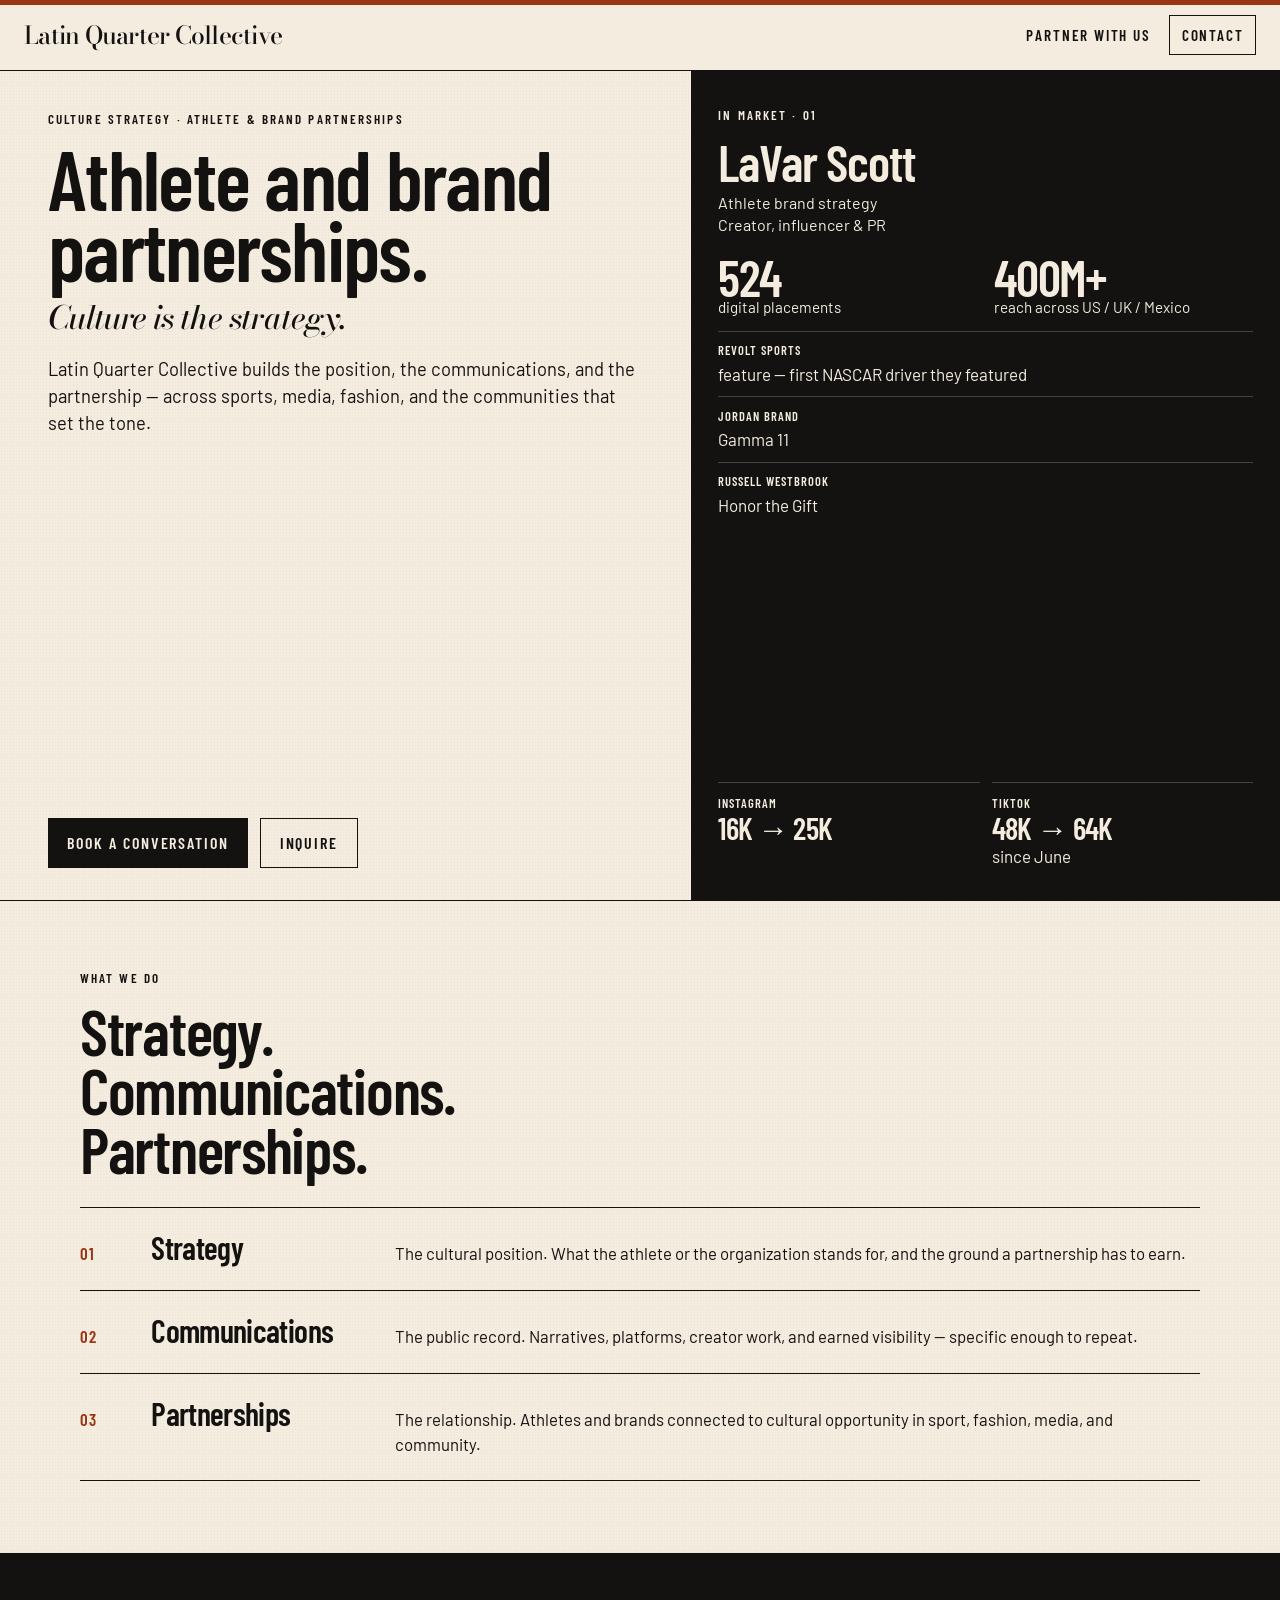
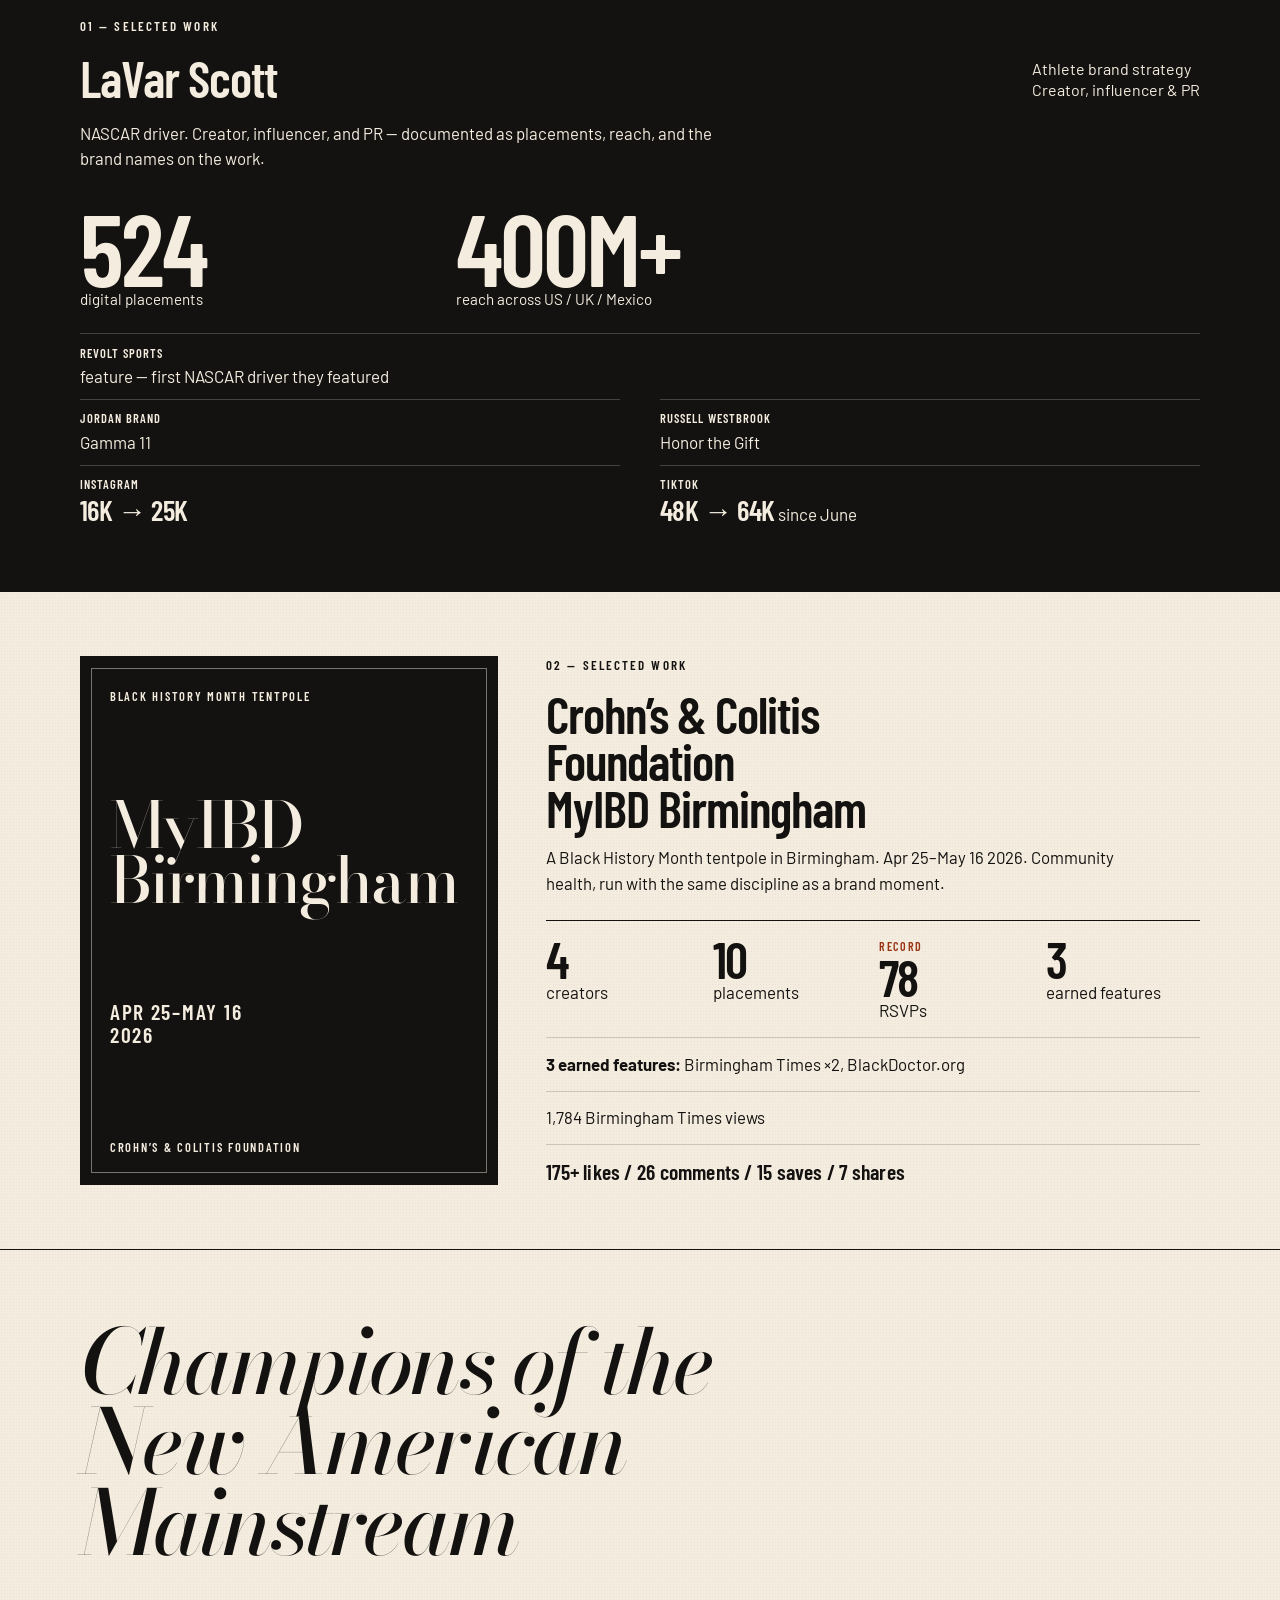
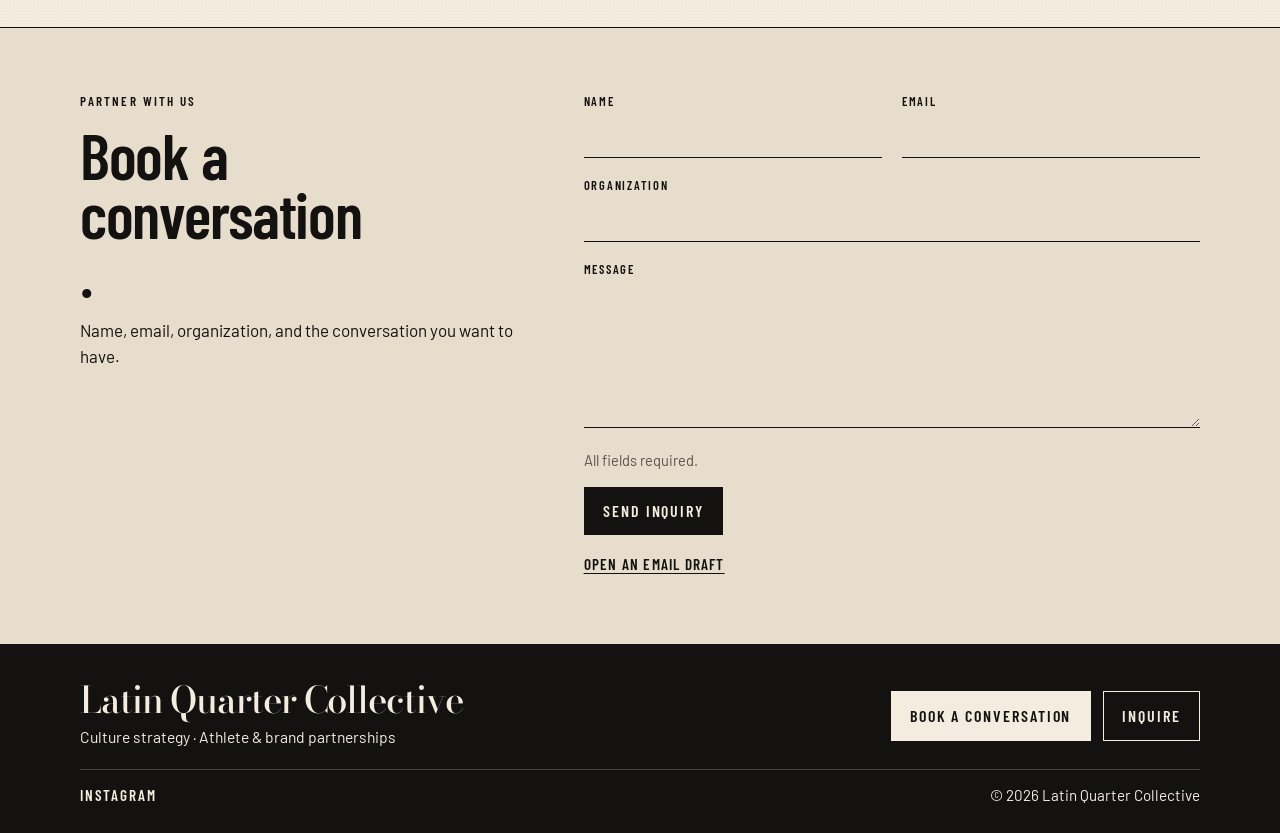
==== index.html @ ed638eba "Add Latin Quarter Collective sales-call draft Single-page pitch with LaVar Scott proof, MyIBD Birmin" ====
<!DOCTYPE html>
<html lang="en">
<head>
  <meta charset="utf-8">
  <meta name="viewport" content="width=device-width, initial-scale=1">
  <meta name="robots" content="noindex">
  <meta name="description" content="Latin Quarter Collective is a culture strategy practice for athlete and brand partnerships. LaVar Scott and MyIBD Birmingham.">
  <meta property="og:title" content="Latin Quarter Collective">
  <meta property="og:description" content="Culture strategy for athlete and brand partnerships. LaVar Scott, MyIBD Birmingham, and a working inquiry.">
  <meta property="og:type" content="website">
  <meta property="og:url" content="https://kaysongt.github.io/lqc-sales-draft/">
  <meta name="twitter:card" content="summary">
  <meta name="theme-color" content="#f3ecdf">
  <title>Latin Quarter Collective — Culture Strategy</title>
  <link rel="icon" href="favicon.svg" type="image/svg+xml">
  <link rel="preconnect" href="https://fonts.googleapis.com">
  <link rel="preconnect" href="https://fonts.gstatic.com" crossorigin>
  <link href="https://fonts.googleapis.com/css2?family=Barlow+Condensed:wght@500;600;700&family=Barlow:ital,wght@0,400;0,500;0,600;1,400&family=Bodoni+Moda:ital,wght@0,500;0,600;1,500;1,600&display=swap" rel="stylesheet">
  <link rel="stylesheet" href="styles.css">
</head>
<body>
  <a class="skip" href="#content">Skip to content</a>

  <header class="nav">
    <div class="nav-inner">
      <a class="brand" href="#top">Latin Quarter Collective</a>
      <nav class="nav-links" aria-label="Primary">
        <a href="#partner">Partner With Us</a>
        <a class="nav-cta" href="#contact">Contact</a>
      </nav>
    </div>
  </header>

  <main id="content">
    <section class="hero" id="top">
      <div class="hero-copy">
        <div>
          <p class="eyebrow">Culture strategy <span aria-hidden="true">·</span> Athlete &amp; brand partnerships</p>
          <h1>
            <span class="l1">Athlete and brand</span>
            <span class="l2">partnerships.</span>
            <span class="l3">Culture is the strategy.</span>
          </h1>
          <p class="deck">Latin Quarter Collective builds the position, the communications, and the partnership — across sports, media, fashion, and the communities that set the tone.</p>
        </div>
        <div class="cta-row">
          <a class="btn btn-solid" href="#contact">Book a conversation</a>
          <a class="btn btn-ghost" href="#partner">Inquire</a>
        </div>
      </div>

      <aside class="proof" aria-labelledby="lavar-hero">
        <div class="proof-main">
          <p class="eyebrow eyebrow-light">In market · 01</p>
          <h2 id="lavar-hero">LaVar Scott</h2>
          <p class="role">Athlete brand strategy<br>Creator, influencer &amp; PR</p>
          <div class="duo">
            <p><strong>524</strong> digital placements</p>
            <p><strong>400M+</strong> reach across US / UK / Mexico</p>
          </div>
          <ul class="credits">
            <li><strong>Revolt Sports</strong> feature — first NASCAR driver they featured</li>
            <li><strong>Jordan Brand</strong> Gamma 11</li>
            <li><strong>Russell Westbrook</strong> Honor the Gift</li>
          </ul>
        </div>
        <ul class="growth">
          <li><strong>Instagram</strong> <span>16K → 25K</span></li>
          <li><strong>TikTok</strong> <span>48K → 64K</span> since June</li>
        </ul>
      </aside>
    </section>

    <section class="services" id="services" aria-labelledby="services-title">
      <div class="wrap">
        <p class="eyebrow">What we do</p>
        <h2 id="services-title">Strategy. Communications. Partnerships.</h2>
        <ol class="practice">
          <li>
            <span class="idx">01</span>
            <h3>Strategy</h3>
            <p>The cultural position. What the athlete or the organization stands for, and the ground a partnership has to earn.</p>
          </li>
          <li>
            <span class="idx">02</span>
            <h3>Communications</h3>
            <p>The public record. Narratives, platforms, creator work, and earned visibility — specific enough to repeat.</p>
          </li>
          <li>
            <span class="idx">03</span>
            <h3>Partnerships</h3>
            <p>The relationship. Athletes and brands connected to cultural opportunity in sport, fashion, media, and community.</p>
          </li>
        </ol>
      </div>
    </section>

    <section class="case-lavar" id="work" aria-labelledby="lavar-title">
      <div class="wrap">
        <p class="eyebrow eyebrow-light">01 — Selected work</p>
        <div class="lavar-head">
          <h2 id="lavar-title">LaVar Scott</h2>
          <p class="role">Athlete brand strategy<br>Creator, influencer &amp; PR</p>
        </div>
        <p class="lede">NASCAR driver. Creator, influencer, and PR — documented as placements, reach, and the brand names on the work.</p>
        <div class="duo duo-case">
          <p><strong>524</strong> digital placements</p>
          <p><strong>400M+</strong> reach across US / UK / Mexico</p>
        </div>
        <ul class="tear">
          <li class="wide"><strong>Revolt Sports</strong> feature — first NASCAR driver they featured</li>
          <li><strong>Jordan Brand</strong> Gamma 11</li>
          <li><strong>Russell Westbrook</strong> Honor the Gift</li>
          <li><strong>Instagram</strong> <span class="fig">16K → 25K</span></li>
          <li><strong>TikTok</strong> <span class="fig">48K → 64K</span> since June</li>
        </ul>
      </div>
    </section>

    <section class="case-bhm" id="birmingham" aria-labelledby="bhm-title">
      <div class="wrap bhm-grid">
        <div class="poster">
          <div class="poster-inner">
            <p class="poster-kicker">Black History Month tentpole</p>
            <p class="poster-title">MyIBD<br>Birmingham</p>
            <p class="poster-date">Apr 25–May 16<br>2026</p>
            <p class="poster-org">Crohn’s &amp; Colitis Foundation</p>
          </div>
        </div>
        <div class="bhm-copy">
          <p class="eyebrow">02 — Selected work</p>
          <h2 id="bhm-title">Crohn’s &amp; Colitis Foundation<br>MyIBD Birmingham</h2>
          <p class="lede">A Black History Month tentpole in Birmingham. Apr 25–May 16 2026. Community health, run with the same discipline as a brand moment.</p>
          <ul class="metrics">
            <li><strong>4</strong> creators</li>
            <li><strong>10</strong> placements</li>
            <li><span class="m-kicker">Record</span><strong>78</strong> RSVPs</li>
            <li><strong>3</strong> earned features</li>
          </ul>
          <p class="spec-line"><strong>3 earned features:</strong> Birmingham Times ×2, BlackDoctor.org</p>
          <p class="spec-line">1,784 Birmingham Times views</p>
          <p class="spec-line engage-line">175+ likes / 26 comments / 15 saves / 7 shares</p>
        </div>
      </div>
    </section>

    <section class="close" aria-label="Close">
      <div class="wrap">
        <p class="close-line">Champions of the<br>New American<br>Mainstream</p>
      </div>
    </section>

    <section class="partner" id="partner" aria-labelledby="partner-title">
      <div class="wrap partner-grid">
        <div>
          <p class="eyebrow">Partner With Us</p>
          <h2 id="partner-title">Book a conversation.</h2>
          <p class="lede">Name, email, organization, and the conversation you want to have.</p>
        </div>
        <div>
          <form id="contact" action="mailto:?subject=Latin%20Quarter%20Collective%20%E2%80%94%20partnership%20inquiry" method="post" enctype="text/plain" novalidate>
            <div class="form-grid">
              <div class="field">
                <label for="name">Name</label>
                <input id="name" name="name" type="text" autocomplete="name" required maxlength="120">
              </div>
              <div class="field">
                <label for="email">Email</label>
                <input id="email" name="email" type="email" autocomplete="email" required maxlength="160">
              </div>
              <div class="field field-wide">
                <label for="organization">Organization</label>
                <input id="organization" name="organization" type="text" autocomplete="organization" required maxlength="160">
              </div>
              <div class="field field-wide">
                <label for="message">Message</label>
                <textarea id="message" name="message" required maxlength="2000" rows="5"></textarea>
              </div>
            </div>
            <p class="form-note">All fields required.</p>
            <button class="btn btn-solid" type="submit">Send inquiry</button>
          </form>

          <div id="inquiry-success" class="success" hidden>
            <p class="eyebrow">Inquiry received</p>
            <h3 tabindex="-1">We’ll be in touch.</h3>
            <p>Thank you, <span data-name></span>. The note from <span data-org></span> is in — we’ll reply to <span data-email></span>.</p>
            <button class="btn btn-ghost" id="write-another" type="button">Write another note</button>
          </div>

          <p class="draft-note"><a id="draft-link" href="mailto:?subject=Latin%20Quarter%20Collective%20%E2%80%94%20partnership%20inquiry">Open an email draft</a></p>
        </div>
      </div>
    </section>
  </main>

  <footer class="site-footer">
    <div class="wrap footer-grid">
      <div>
        <p class="brand">Latin Quarter Collective</p>
        <p class="footer-pos">Culture strategy · Athlete &amp; brand partnerships</p>
      </div>
      <div class="cta-row">
        <a class="btn btn-solid" href="#contact">Book a conversation</a>
        <a class="btn btn-ghost" href="#partner">Inquire</a>
      </div>
      <div class="footer-meta">
        <a href="https://www.instagram.com/latinquartercollective" target="_blank" rel="noopener noreferrer">Instagram</a>
        <p>© 2026 Latin Quarter Collective</p>
      </div>
    </div>
  </footer>

  <script src="site.js"></script>
</body>
</html>
---- styles.css ----
:root {
  --ink: #141210;
  --paper: #f3ecdf;
  --paper-2: #e7ddcc;
  --signal: #9a3412;
  --cream: #f3ecdf;
  --muted: #5a534c;
  --line-soft: rgba(244, 236, 223, 0.22);
  --serif: "Bodoni Moda", "Iowan Old Style", Palatino, "Palatino Linotype", Georgia, serif;
  --sans: "Barlow", "Avenir Next", "Segoe UI", Helvetica, Arial, sans-serif;
  --cond: "Barlow Condensed", "Arial Narrow", Barlow, sans-serif;
  --nav-h: 4.4rem;
}

*,
*::before,
*::after {
  box-sizing: border-box;
}

html {
  scroll-behavior: smooth;
}

body {
  margin: 0;
  color: var(--ink);
  background-color: var(--paper);
  background-image: radial-gradient(rgba(20, 18, 16, 0.045) 0.7px, transparent 0.7px);
  background-size: 3px 3px;
  font-family: var(--sans);
  font-size: 1.0625rem;
  line-height: 1.5;
  color-scheme: light;
}

body,
p,
li,
h1,
h2,
h3 {
  overflow-wrap: break-word;
}

h1,
h2,
h3,
p,
ul,
ol {
  margin: 0;
}

ul,
ol {
  padding: 0;
  list-style: none;
}

a {
  color: inherit;
}

:focus-visible {
  outline: 2px solid var(--signal);
  outline-offset: 3px;
}

::selection {
  background: var(--signal);
  color: var(--paper);
}

.skip {
  position: absolute;
  left: 1rem;
  top: -4rem;
  z-index: 80;
  background: var(--ink);
  color: var(--paper);
  padding: 0.6rem 0.8rem;
}

.skip:focus {
  top: 0.6rem;
}

.wrap {
  width: min(1120px, calc(100% - 3rem));
  margin-inline: auto;
}

.eyebrow {
  margin: 0 0 0.85rem;
  font-family: var(--cond);
  font-weight: 600;
  font-size: 0.82rem;
  letter-spacing: 0.16em;
  text-transform: uppercase;
}

.eyebrow-light {
  color: var(--cream);
}

.brand {
  font-family: var(--serif);
  font-weight: 500;
  letter-spacing: -0.03em;
  text-decoration: none;
  color: inherit;
}

.nav {
  position: sticky;
  top: 0;
  z-index: 30;
  background: var(--paper);
  border-bottom: 1px solid var(--ink);
  box-shadow: inset 0 5px 0 var(--signal);
}

.nav-inner {
  width: min(1280px, calc(100% - 3rem));
  margin-inline: auto;
  min-height: var(--nav-h);
  display: flex;
  align-items: center;
  justify-content: space-between;
  gap: 1rem 1.5rem;
  padding: 0.85rem 0;
}

.nav .brand {
  font-size: clamp(1.25rem, 2vw, 1.55rem);
  line-height: 1;
}

.nav-links {
  display: flex;
  align-items: center;
  gap: 1.15rem;
}

.nav-links a {
  font-family: var(--cond);
  font-weight: 600;
  font-size: 0.95rem;
  letter-spacing: 0.12em;
  text-transform: uppercase;
  text-decoration: none;
}

.nav-cta {
  border: 1px solid var(--ink);
  padding: 0.48rem 0.72rem;
}

.nav-cta:hover {
  background: var(--ink);
  color: var(--paper);
}

.hero {
  display: grid;
  grid-template-columns: minmax(0, 1.08fr) minmax(320px, 0.92fr);
  min-height: calc(100vh - var(--nav-h));
  min-height: calc(100svh - var(--nav-h));
  border-bottom: 1px solid var(--ink);
}

.hero-copy,
.proof {
  min-width: 0;
}

.hero-copy {
  display: flex;
  flex-direction: column;
  justify-content: space-between;
  gap: 2.5rem;
  padding: 2.4rem 3rem 2rem;
}

.l1,
.l2 {
  display: block;
  font-family: var(--cond);
  font-weight: 600;
  font-size: clamp(3.5rem, 6.6vw, 6.4rem);
  line-height: 0.84;
  letter-spacing: -0.02em;
}

.l3 {
  display: block;
  margin-top: 1rem;
  font-family: var(--serif);
  font-style: italic;
  font-weight: 500;
  font-size: clamp(1.7rem, 2.5vw, 2.35rem);
  line-height: 1.05;
  letter-spacing: -0.03em;
  max-width: 16ch;
}

.deck,
.lede {
  max-width: 38rem;
  color: var(--ink);
}

.deck {
  margin-top: 1.35rem;
  font-size: 1.15rem;
  line-height: 1.45;
}

.cta-row {
  display: flex;
  flex-wrap: wrap;
  gap: 0.75rem;
}

.btn {
  display: inline-flex;
  align-items: center;
  justify-content: center;
  min-height: 3rem;
  padding: 0.75rem 1.15rem;
  border: 1px solid var(--ink);
  font-family: var(--cond);
  font-weight: 600;
  font-size: 1rem;
  letter-spacing: 0.12em;
  text-transform: uppercase;
  text-decoration: none;
  cursor: pointer;
  background: transparent;
  color: var(--ink);
  transition: background-color 150ms ease, color 150ms ease, border-color 150ms ease;
}

.btn-solid {
  background: var(--ink);
  color: var(--paper);
}

.btn-solid:hover,
.btn-ghost:hover {
  background: var(--signal);
  border-color: var(--signal);
  color: var(--paper);
}

.proof {
  display: flex;
  flex-direction: column;
  background: var(--ink);
  color: var(--cream);
  padding: 2.15rem 1.7rem 1.35rem;
}

.proof h2,
.case-lavar h2 {
  font-family: var(--cond);
  font-weight: 600;
  font-size: clamp(2.6rem, 4vw, 3.6rem);
  line-height: 0.9;
  letter-spacing: -0.02em;
}

.role {
  margin-top: 0.45rem;
  font-size: 1rem;
  line-height: 1.35;
}

.duo {
  display: grid;
  grid-template-columns: 1fr 1fr;
  gap: 0.8rem 1rem;
  margin-top: 1.2rem;
}

.duo strong {
  display: block;
  font-family: var(--cond);
  font-weight: 600;
  font-size: clamp(2.8rem, 4vw, 3.8rem);
  line-height: 0.85;
  letter-spacing: -0.03em;
}

.duo p {
  font-size: 0.95rem;
  line-height: 1.25;
}

.credits,
.growth,
.tear {
  margin-top: 0.85rem;
}

.credits li,
.growth li,
.tear li {
  border-top: 1px solid var(--line-soft);
  padding: 0.58rem 0;
}

.credits strong,
.growth strong,
.tear strong,
.metrics strong {
  font-family: var(--cond);
  font-weight: 600;
  letter-spacing: 0.08em;
  text-transform: uppercase;
}

.credits strong,
.tear strong {
  display: block;
  font-size: 0.78rem;
  margin-bottom: 0.12rem;
}

.growth {
  margin-top: auto;
  display: grid;
  grid-template-columns: 1fr 1fr;
  gap: 0.75rem;
  padding-top: 0.4rem;
}

.growth li {
  border-top: 1px solid var(--line-soft);
  padding-top: 0.7rem;
}

.growth strong {
  display: block;
  font-size: 0.78rem;
}

.growth span {
  display: block;
  font-family: var(--cond);
  font-weight: 600;
  font-size: clamp(1.7rem, 2.4vw, 2.15rem);
  line-height: 1;
  letter-spacing: -0.02em;
}

.services {
  padding: 4.25rem 0 4.5rem;
}

.services h2,
.partner h2,
.case-bhm h2 {
  font-family: var(--cond);
  font-weight: 600;
  letter-spacing: -0.02em;
  line-height: 0.92;
}

.services h2 {
  font-size: clamp(2.4rem, 5vw, 4rem);
  max-width: 16ch;
  margin-bottom: 1.75rem;
}

.practice li {
  display: grid;
  grid-template-columns: 3.2rem minmax(9rem, 14rem) minmax(0, 1fr);
  gap: 0.75rem 1.25rem;
  align-items: baseline;
  padding: 1.45rem 0;
  border-top: 1px solid var(--ink);
}

.practice li:last-child {
  border-bottom: 1px solid var(--ink);
}

.idx {
  font-family: var(--cond);
  font-weight: 600;
  color: var(--signal);
  letter-spacing: 0.06em;
}

.practice h3 {
  font-family: var(--cond);
  font-weight: 600;
  font-size: 2rem;
  letter-spacing: -0.02em;
  line-height: 1;
}

.practice p,
.case-lavar .lede,
.case-bhm .lede {
  font-size: 1.05rem;
}

.case-lavar {
  background: var(--ink);
  color: var(--cream);
  padding: 4rem 0 3.5rem;
}

.case-lavar .lede {
  color: var(--cream);
  margin-top: 1.25rem;
  max-width: 40rem;
}

.lavar-head {
  display: flex;
  justify-content: space-between;
  align-items: flex-end;
  gap: 1.5rem;
}

.duo-case {
  margin-top: 2rem;
  max-width: 46rem;
}

.duo-case strong {
  font-size: clamp(4rem, 8vw, 6.5rem);
}

.tear {
  display: grid;
  grid-template-columns: 1fr 1fr;
  gap: 0 2.5rem;
  margin-top: 1.5rem;
}

.tear li.wide {
  grid-column: 1 / -1;
}

.tear .fig {
  font-family: var(--cond);
  font-weight: 600;
  font-size: 1.8rem;
  letter-spacing: -0.02em;
  line-height: 1;
}

.case-bhm {
  padding: 4rem 0;
  border-bottom: 1px solid var(--ink);
}

.bhm-grid {
  display: grid;
  grid-template-columns: minmax(240px, 0.78fr) minmax(0, 1.22fr);
  gap: 2.5rem 3rem;
  align-items: stretch;
}

.poster {
  background: var(--ink);
  color: var(--cream);
  padding: 0.7rem;
  min-height: 100%;
}

.poster-inner {
  height: 100%;
  min-height: 26rem;
  border: 1px solid rgba(243, 236, 223, 0.45);
  padding: 1.15rem 1.1rem 1rem;
  display: flex;
  flex-direction: column;
  justify-content: space-between;
  gap: 1.25rem;
}

.poster-kicker,
.poster-org,
.poster-date {
  font-family: var(--cond);
  font-weight: 600;
  letter-spacing: 0.14em;
  text-transform: uppercase;
}

.poster-kicker,
.poster-org {
  font-size: 0.78rem;
}

.poster-title {
  font-family: var(--serif);
  font-weight: 500;
  font-size: clamp(3.2rem, 5vw, 4.6rem);
  line-height: 0.86;
  letter-spacing: -0.03em;
}

.poster-date {
  font-size: 1.35rem;
  letter-spacing: 0.08em;
  line-height: 1.05;
}

.case-bhm h2 {
  font-size: clamp(2.2rem, 4vw, 3.3rem);
  max-width: 16ch;
}

.case-bhm .lede {
  margin-top: 0.9rem;
}

.metrics {
  display: grid;
  grid-template-columns: repeat(4, minmax(0, 1fr));
  gap: 0.75rem;
  margin-top: 1.5rem;
  padding-top: 1rem;
  border-top: 1px solid var(--ink);
}

.metrics li {
  min-width: 0;
}

.metrics strong {
  display: block;
  font-size: clamp(2.4rem, 4vw, 3.4rem);
  line-height: 0.85;
  letter-spacing: -0.03em;
  text-transform: none;
}

.m-kicker {
  display: block;
  font-family: var(--cond);
  font-weight: 600;
  font-size: 0.75rem;
  letter-spacing: 0.14em;
  text-transform: uppercase;
  color: var(--signal);
}

.spec-line {
  margin-top: 0.85rem;
  padding-top: 0.85rem;
  border-top: 1px solid rgba(20, 18, 16, 0.18);
  font-size: 1.05rem;
}

.engage-line {
  font-family: var(--cond);
  font-weight: 600;
  font-size: 1.35rem;
  letter-spacing: 0.01em;
  line-height: 1.2;
}

.close {
  padding: 4.5rem 0 4rem;
  border-bottom: 1px solid var(--ink);
}

.close-line {
  font-family: var(--serif);
  font-style: italic;
  font-weight: 500;
  font-size: clamp(3rem, 7vw, 6.4rem);
  line-height: 0.9;
  letter-spacing: -0.035em;
  max-width: 12ch;
}

.partner {
  background: var(--paper-2);
  padding: 4rem 0 4.25rem;
}

.partner-grid {
  display: grid;
  grid-template-columns: minmax(0, 0.85fr) minmax(0, 1.15fr);
  gap: 2.5rem 3rem;
  align-items: start;
}

.partner h2 {
  font-size: clamp(2.6rem, 5vw, 4.2rem);
  max-width: 10ch;
}

.partner .lede {
  margin-top: 1rem;
}

.form-grid {
  display: grid;
  grid-template-columns: 1fr 1fr;
  gap: 1.1rem 1.25rem;
}

.field-wide {
  grid-column: 1 / -1;
}

.field label {
  display: block;
  margin-bottom: 0.2rem;
  font-family: var(--cond);
  font-weight: 600;
  font-size: 0.78rem;
  letter-spacing: 0.14em;
  text-transform: uppercase;
}

.field input,
.field textarea {
  width: 100%;
  border: 0;
  border-bottom: 1px solid var(--ink);
  border-radius: 0;
  background: transparent;
  color: var(--ink);
  font: inherit;
  padding: 0.55rem 0;
  resize: vertical;
}

.field input:focus,
.field textarea:focus {
  outline: none;
  border-bottom-color: var(--signal);
  border-bottom-width: 2px;
}

.form-note {
  margin: 0.9rem 0 1rem;
  color: var(--muted);
  font-size: 0.92rem;
}

#contact[hidden],
#inquiry-success[hidden] {
  display: none;
}

.success {
  border-top: 1px solid var(--ink);
  padding-top: 1rem;
}

.success h3 {
  font-family: var(--serif);
  font-weight: 500;
  font-style: italic;
  font-size: clamp(2rem, 4vw, 3rem);
  line-height: 1;
  letter-spacing: -0.03em;
  margin-bottom: 0.75rem;
}

.success p {
  max-width: 36rem;
}

.success .btn {
  margin-top: 1.25rem;
}

.draft-note {
  margin-top: 1.15rem;
  font-family: var(--cond);
  font-weight: 600;
  letter-spacing: 0.08em;
  text-transform: uppercase;
  font-size: 0.95rem;
}

.draft-note a {
  text-underline-offset: 0.18em;
}

.site-footer {
  background: var(--ink);
  color: var(--cream);
  padding: 2.4rem 0 1.6rem;
}

.footer-grid {
  display: grid;
  grid-template-columns: minmax(0, 1fr) auto;
  gap: 1.25rem 2rem;
  align-items: center;
}

.site-footer .brand {
  font-size: clamp(1.7rem, 3vw, 2.3rem);
  line-height: 1;
}

.footer-pos {
  margin-top: 0.4rem;
  font-size: 0.98rem;
}

.site-footer .btn-solid {
  background: var(--cream);
  color: var(--ink);
  border-color: var(--cream);
}

.site-footer .btn-ghost {
  color: var(--cream);
  border-color: var(--cream);
}

.site-footer .btn-solid:hover,
.site-footer .btn-ghost:hover {
  background: var(--signal);
  border-color: var(--signal);
  color: var(--paper);
}

.footer-meta {
  grid-column: 1 / -1;
  display: flex;
  justify-content: space-between;
  gap: 1rem;
  border-top: 1px solid var(--line-soft);
  padding-top: 0.9rem;
  font-size: 0.95rem;
}

.footer-meta a {
  font-family: var(--cond);
  font-weight: 600;
  letter-spacing: 0.12em;
  text-transform: uppercase;
  text-decoration: none;
}

.footer-meta p {
  margin: 0;
}

#partner,
#contact,
#work,
#birmingham,
#services {
  scroll-margin-top: calc(var(--nav-h) + 0.75rem);
}

@media (max-width: 980px) {
  .hero,
  .bhm-grid,
  .partner-grid,
  .tear,
  .form-grid,
  .footer-grid {
    grid-template-columns: 1fr;
  }

  .hero {
    min-height: 0;
  }

  .hero-copy {
    padding: 2rem 1.35rem 1.5rem;
  }

  .growth {
    margin-top: 0.5rem;
  }

  .lavar-head,
  .footer-meta {
    display: block;
  }

  .footer-meta p {
    margin-top: 0.35rem;
  }

  .practice li {
    grid-template-columns: 2.6rem 1fr;
  }

  .practice p {
    grid-column: 2;
  }

  .metrics {
    grid-template-columns: 1fr 1fr;
  }

  .poster-inner {
    min-height: 0;
  }
}

@media (max-width: 640px) {
  .wrap,
  .nav-inner {
    width: min(1120px, calc(100% - 1.7rem));
  }

  .nav-inner {
    align-items: flex-start;
    flex-direction: column;
    padding: 0.8rem 0;
  }

  .duo,
  .growth {
    grid-template-columns: 1fr;
  }

  .l1,
  .l2 {
    font-size: 3.15rem;
  }

  .close-line {
    font-size: 2.7rem;
  }
}

@media (prefers-reduced-motion: reduce) {
  html {
    scroll-behavior: auto;
  }

  .btn {
    transition: none;
  }
}

@media print {
  .nav {
    position: static;
  }

  .proof,
  .case-lavar,
  .poster,
  .site-footer {
    background: #fff;
    color: #000;
  }
}
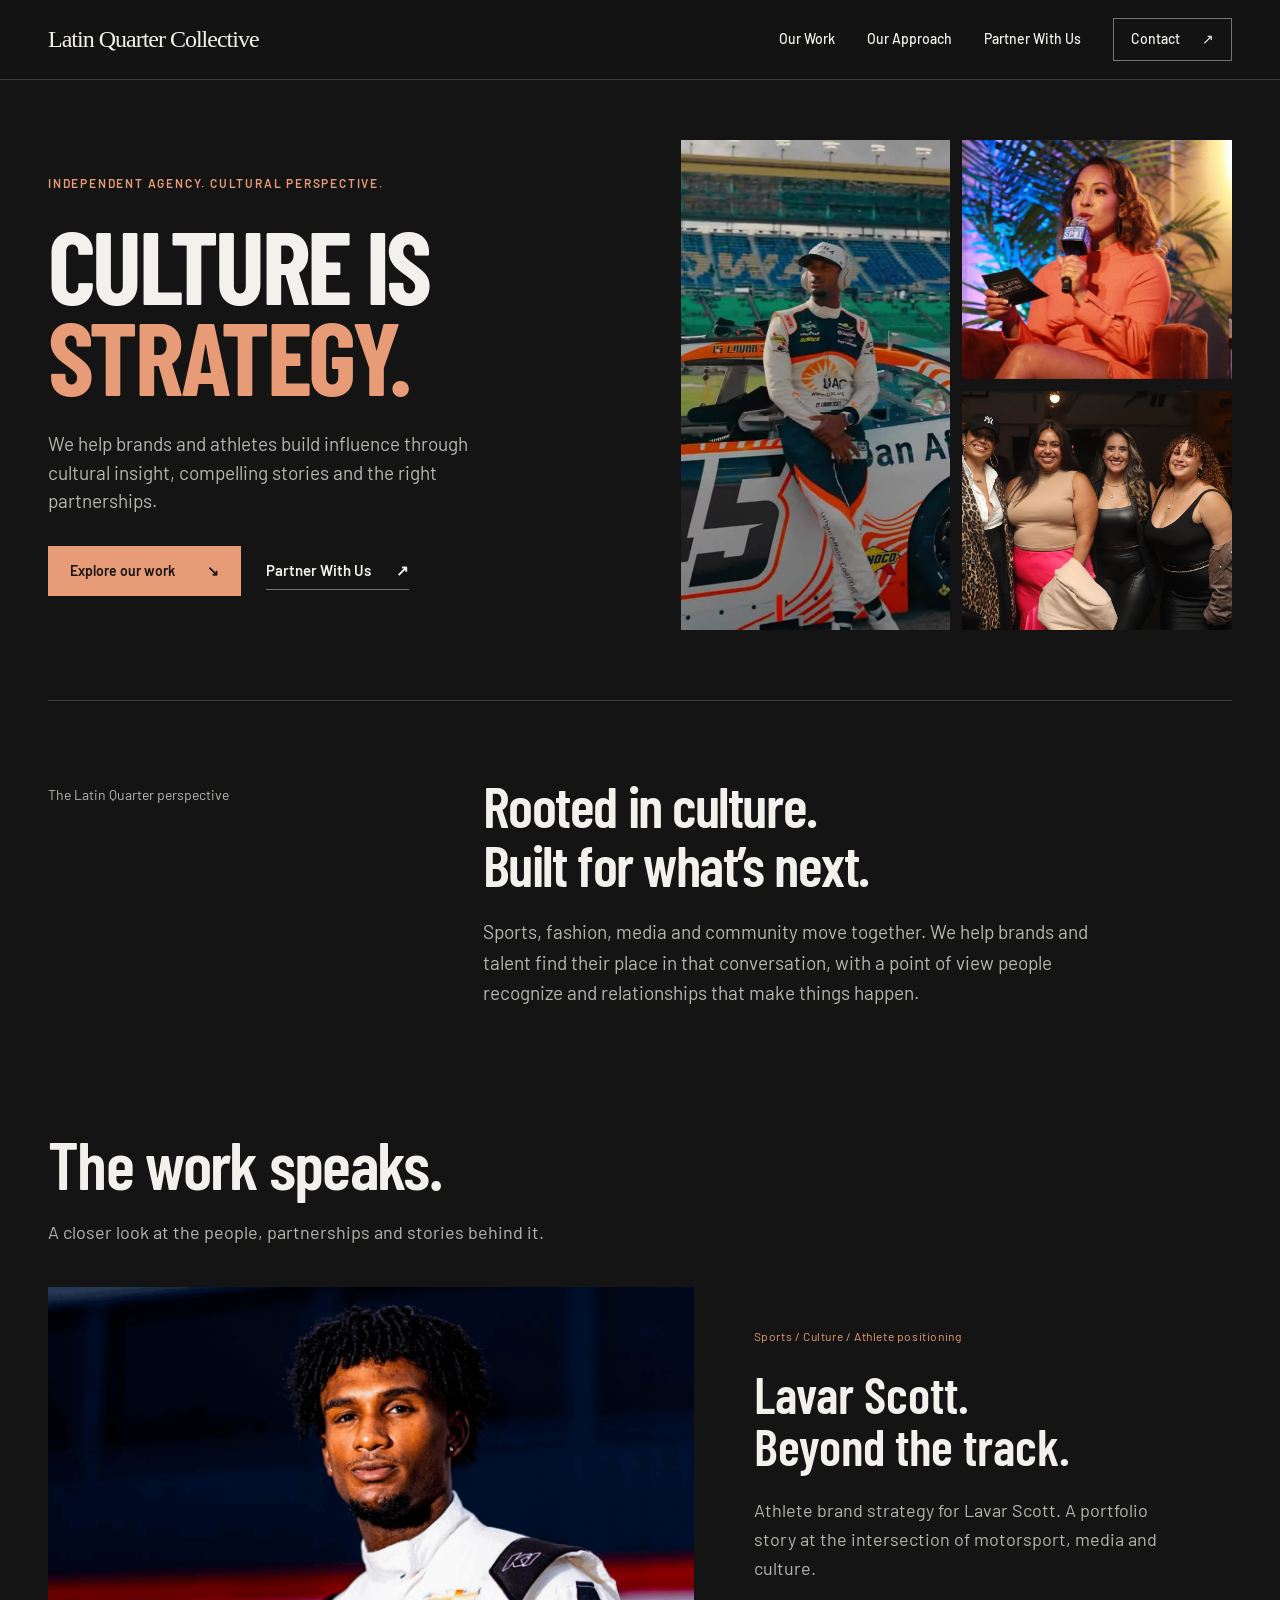
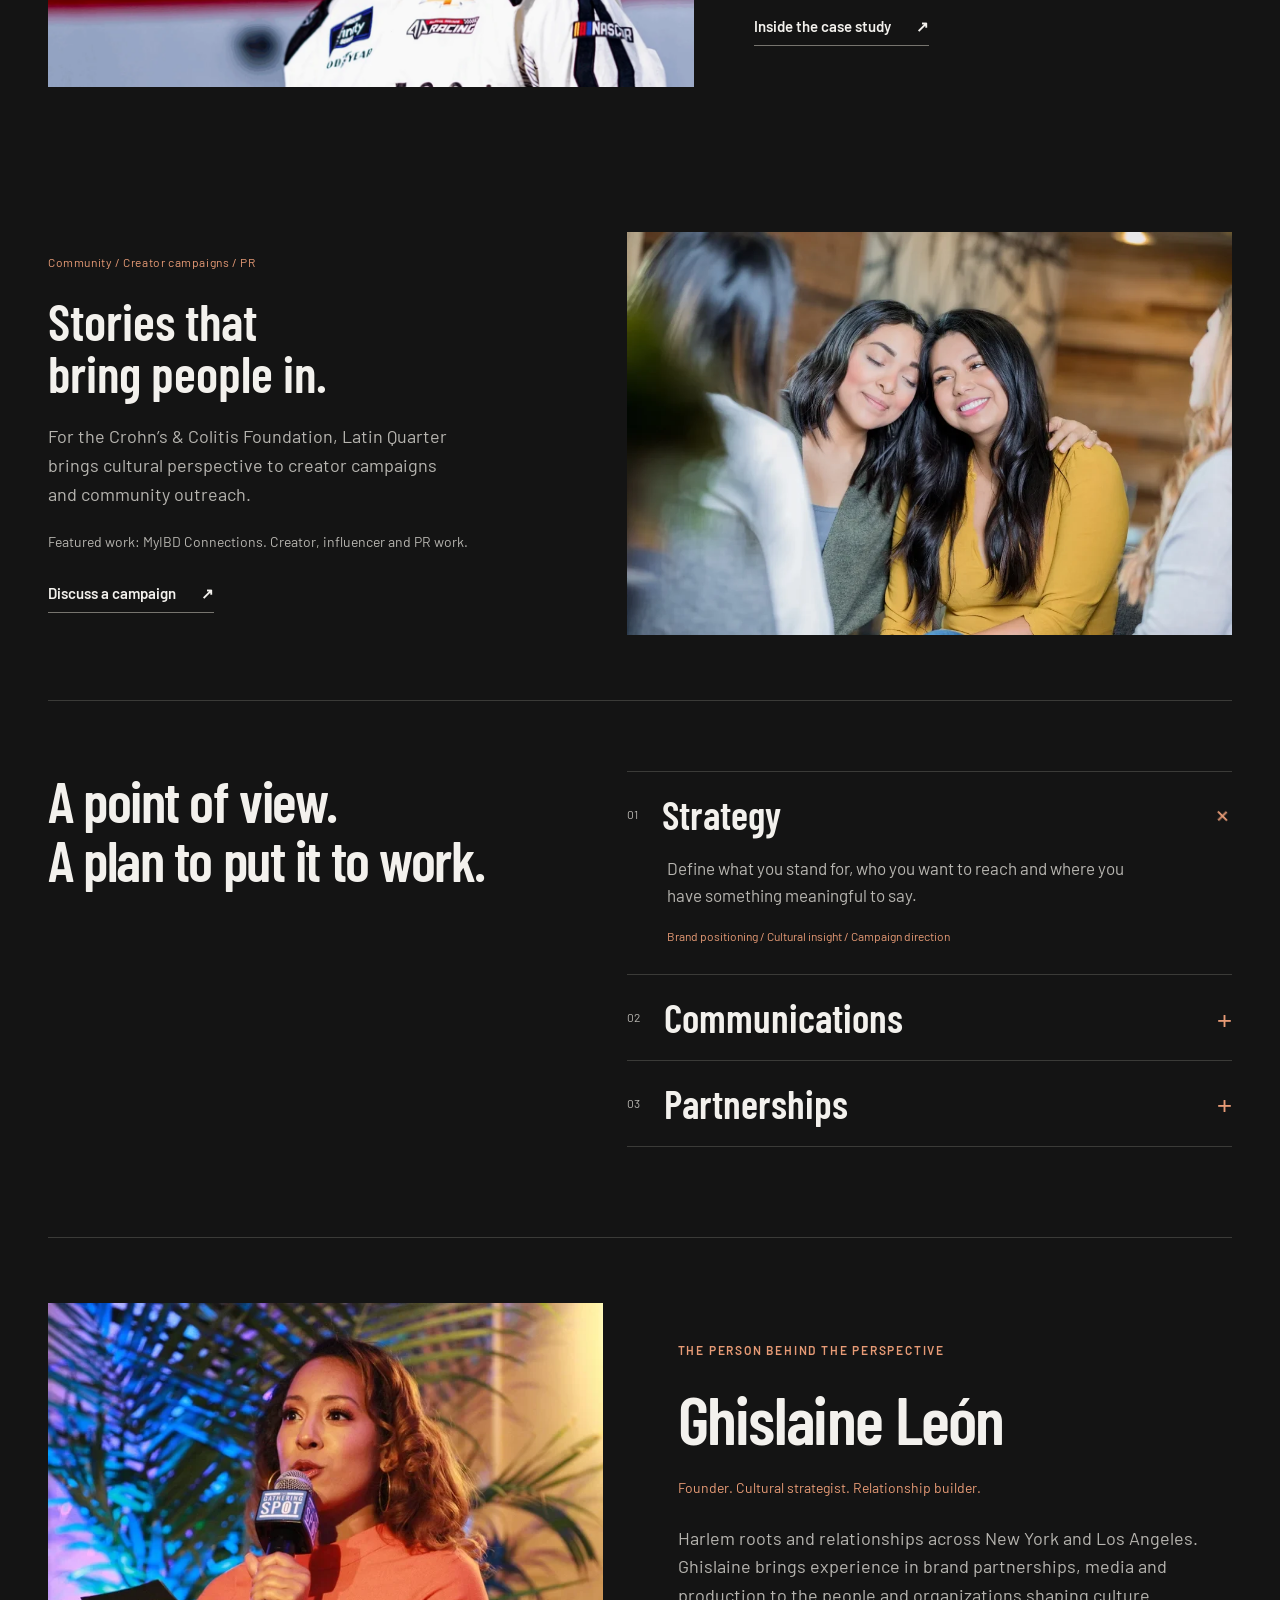
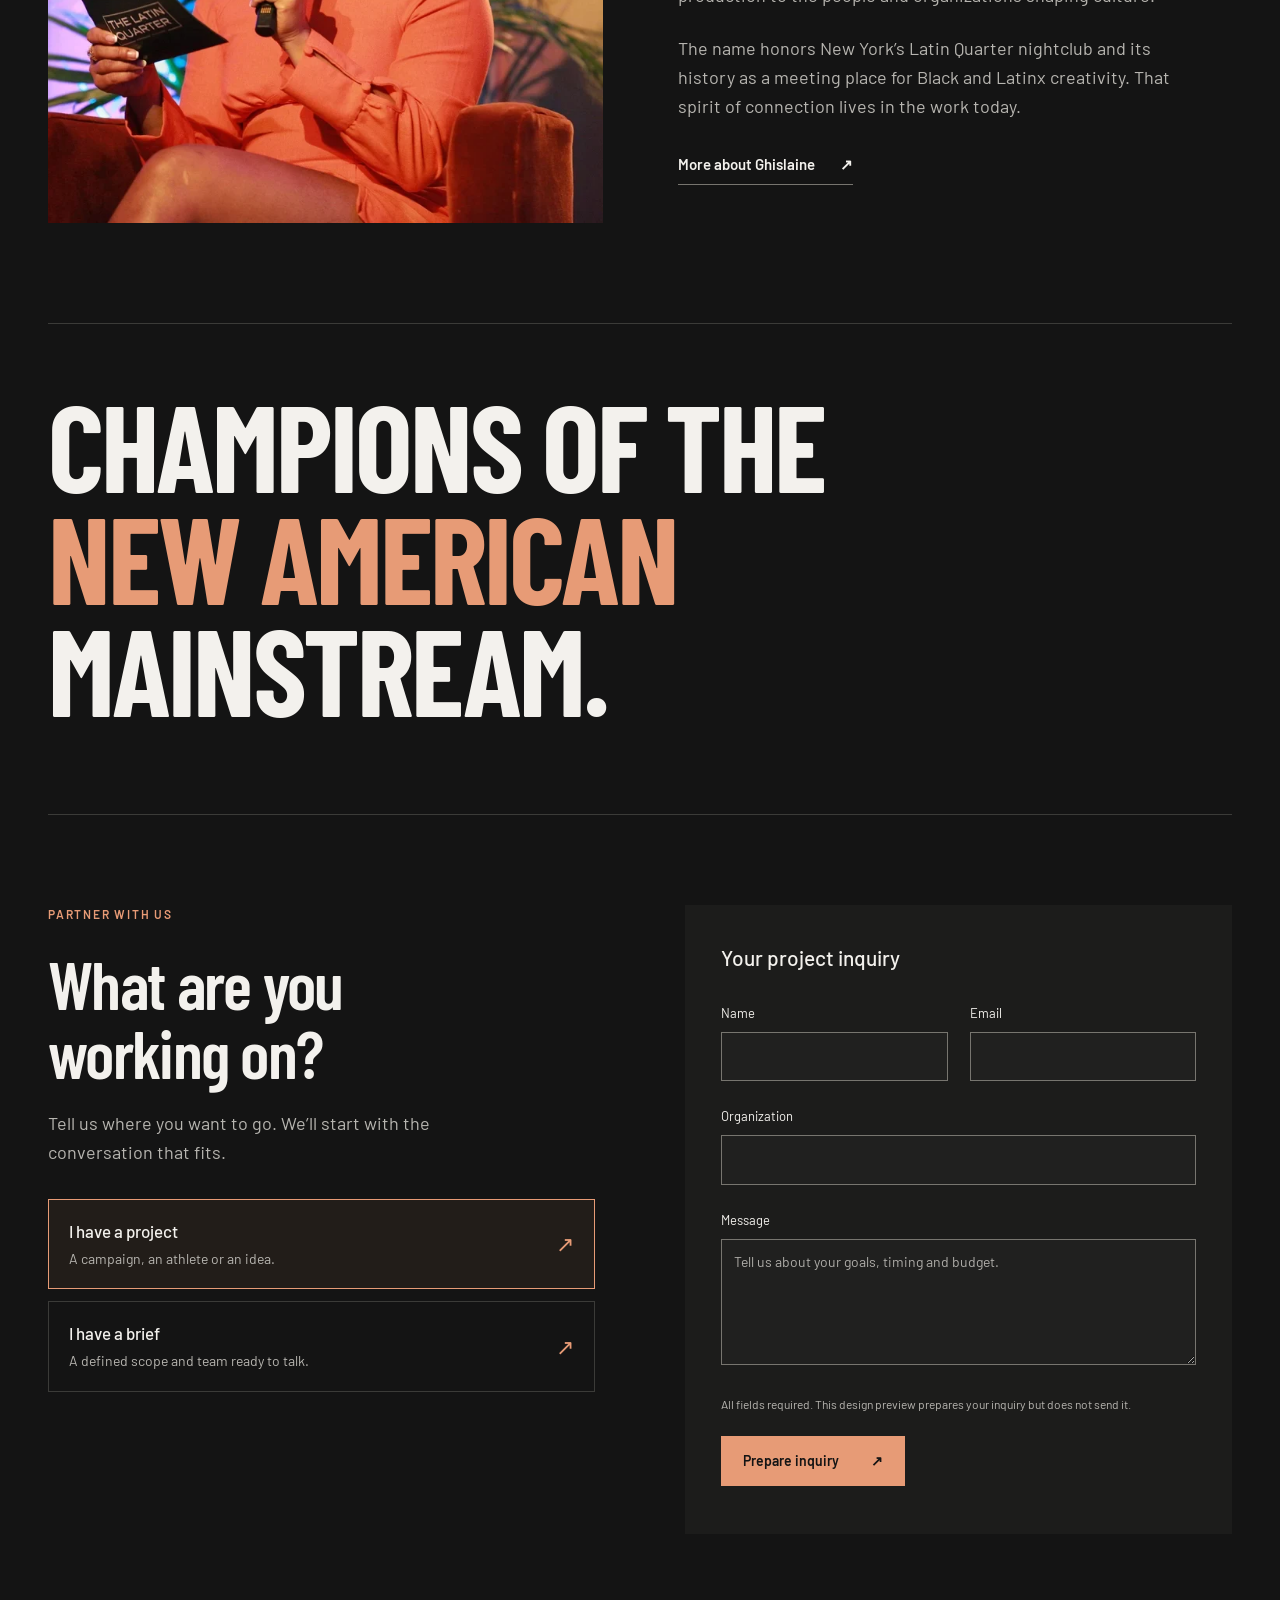
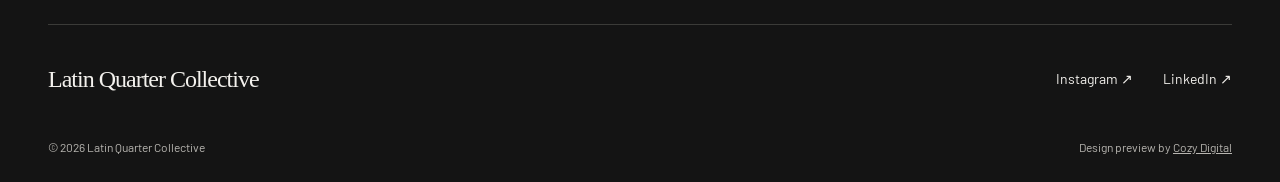
==== commit a9814f0f: "Redesign Latin Quarter public portfolio preview and fix inquiry confirmation" ====
--- a/index.html
+++ b/index.html
@@ -1,216 +1,31 @@
 <!DOCTYPE html>
 <html lang="en">
 <head>
-  <meta charset="utf-8">
-  <meta name="viewport" content="width=device-width, initial-scale=1">
-  <meta name="robots" content="noindex">
-  <meta name="description" content="Latin Quarter Collective is a culture strategy practice for athlete and brand partnerships. LaVar Scott and MyIBD Birmingham.">
-  <meta property="og:title" content="Latin Quarter Collective">
-  <meta property="og:description" content="Culture strategy for athlete and brand partnerships. LaVar Scott, MyIBD Birmingham, and a working inquiry.">
-  <meta property="og:type" content="website">
-  <meta property="og:url" content="https://kaysongt.github.io/lqc-sales-draft/">
-  <meta name="twitter:card" content="summary">
-  <meta name="theme-color" content="#f3ecdf">
-  <title>Latin Quarter Collective — Culture Strategy</title>
-  <link rel="icon" href="favicon.svg" type="image/svg+xml">
-  <link rel="preconnect" href="https://fonts.googleapis.com">
-  <link rel="preconnect" href="https://fonts.gstatic.com" crossorigin>
-  <link href="https://fonts.googleapis.com/css2?family=Barlow+Condensed:wght@500;600;700&family=Barlow:ital,wght@0,400;0,500;0,600;1,400&family=Bodoni+Moda:ital,wght@0,500;0,600;1,500;1,600&display=swap" rel="stylesheet">
-  <link rel="stylesheet" href="styles.css">
+<meta charset="utf-8"><meta name="viewport" content="width=device-width,initial-scale=1"><meta name="robots" content="noindex">
+<title>Latin Quarter Collective | Culture Is Strategy</title>
+<meta name="description" content="Culture strategy, communications and partnerships. Latin Quarter Collective helps brands and athletes build their place in culture.">
+<meta property="og:title" content="Latin Quarter Collective | Culture Is Strategy"><meta property="og:description" content="The stories. The relationships. The work. Explore a new direction for Latin Quarter Collective."><meta property="og:type" content="website"><meta property="og:url" content="https://kaysongt.github.io/lqc-sales-draft/"><meta property="og:image" content="https://kaysongt.github.io/lqc-sales-draft/assets/culture.webp"><meta name="twitter:card" content="summary_large_image"><meta name="theme-color" content="#141414">
+<link rel="icon" href="favicon.svg" type="image/svg+xml"><link rel="stylesheet" href="fonts.css"><link rel="stylesheet" href="styles.css"><link rel="preload" as="image" href="assets/lavar-portrait.webp">
 </head>
 <body>
-  <a class="skip" href="#content">Skip to content</a>
-
-  <header class="nav">
-    <div class="nav-inner">
-      <a class="brand" href="#top">Latin Quarter Collective</a>
-      <nav class="nav-links" aria-label="Primary">
-        <a href="#partner">Partner With Us</a>
-        <a class="nav-cta" href="#contact">Contact</a>
-      </nav>
-    </div>
-  </header>
-
-  <main id="content">
-    <section class="hero" id="top">
-      <div class="hero-copy">
-        <div>
-          <p class="eyebrow">Culture strategy <span aria-hidden="true">·</span> Athlete &amp; brand partnerships</p>
-          <h1>
-            <span class="l1">Athlete and brand</span>
-            <span class="l2">partnerships.</span>
-            <span class="l3">Culture is the strategy.</span>
-          </h1>
-          <p class="deck">Latin Quarter Collective builds the position, the communications, and the partnership — across sports, media, fashion, and the communities that set the tone.</p>
-        </div>
-        <div class="cta-row">
-          <a class="btn btn-solid" href="#contact">Book a conversation</a>
-          <a class="btn btn-ghost" href="#partner">Inquire</a>
-        </div>
-      </div>
-
-      <aside class="proof" aria-labelledby="lavar-hero">
-        <div class="proof-main">
-          <p class="eyebrow eyebrow-light">In market · 01</p>
-          <h2 id="lavar-hero">LaVar Scott</h2>
-          <p class="role">Athlete brand strategy<br>Creator, influencer &amp; PR</p>
-          <div class="duo">
-            <p><strong>524</strong> digital placements</p>
-            <p><strong>400M+</strong> reach across US / UK / Mexico</p>
-          </div>
-          <ul class="credits">
-            <li><strong>Revolt Sports</strong> feature — first NASCAR driver they featured</li>
-            <li><strong>Jordan Brand</strong> Gamma 11</li>
-            <li><strong>Russell Westbrook</strong> Honor the Gift</li>
-          </ul>
-        </div>
-        <ul class="growth">
-          <li><strong>Instagram</strong> <span>16K → 25K</span></li>
-          <li><strong>TikTok</strong> <span>48K → 64K</span> since June</li>
-        </ul>
-      </aside>
-    </section>
-
-    <section class="services" id="services" aria-labelledby="services-title">
-      <div class="wrap">
-        <p class="eyebrow">What we do</p>
-        <h2 id="services-title">Strategy. Communications. Partnerships.</h2>
-        <ol class="practice">
-          <li>
-            <span class="idx">01</span>
-            <h3>Strategy</h3>
-            <p>The cultural position. What the athlete or the organization stands for, and the ground a partnership has to earn.</p>
-          </li>
-          <li>
-            <span class="idx">02</span>
-            <h3>Communications</h3>
-            <p>The public record. Narratives, platforms, creator work, and earned visibility — specific enough to repeat.</p>
-          </li>
-          <li>
-            <span class="idx">03</span>
-            <h3>Partnerships</h3>
-            <p>The relationship. Athletes and brands connected to cultural opportunity in sport, fashion, media, and community.</p>
-          </li>
-        </ol>
-      </div>
-    </section>
-
-    <section class="case-lavar" id="work" aria-labelledby="lavar-title">
-      <div class="wrap">
-        <p class="eyebrow eyebrow-light">01 — Selected work</p>
-        <div class="lavar-head">
-          <h2 id="lavar-title">LaVar Scott</h2>
-          <p class="role">Athlete brand strategy<br>Creator, influencer &amp; PR</p>
-        </div>
-        <p class="lede">NASCAR driver. Creator, influencer, and PR — documented as placements, reach, and the brand names on the work.</p>
-        <div class="duo duo-case">
-          <p><strong>524</strong> digital placements</p>
-          <p><strong>400M+</strong> reach across US / UK / Mexico</p>
-        </div>
-        <ul class="tear">
-          <li class="wide"><strong>Revolt Sports</strong> feature — first NASCAR driver they featured</li>
-          <li><strong>Jordan Brand</strong> Gamma 11</li>
-          <li><strong>Russell Westbrook</strong> Honor the Gift</li>
-          <li><strong>Instagram</strong> <span class="fig">16K → 25K</span></li>
-          <li><strong>TikTok</strong> <span class="fig">48K → 64K</span> since June</li>
-        </ul>
-      </div>
-    </section>
-
-    <section class="case-bhm" id="birmingham" aria-labelledby="bhm-title">
-      <div class="wrap bhm-grid">
-        <div class="poster">
-          <div class="poster-inner">
-            <p class="poster-kicker">Black History Month tentpole</p>
-            <p class="poster-title">MyIBD<br>Birmingham</p>
-            <p class="poster-date">Apr 25–May 16<br>2026</p>
-            <p class="poster-org">Crohn’s &amp; Colitis Foundation</p>
-          </div>
-        </div>
-        <div class="bhm-copy">
-          <p class="eyebrow">02 — Selected work</p>
-          <h2 id="bhm-title">Crohn’s &amp; Colitis Foundation<br>MyIBD Birmingham</h2>
-          <p class="lede">A Black History Month tentpole in Birmingham. Apr 25–May 16 2026. Community health, run with the same discipline as a brand moment.</p>
-          <ul class="metrics">
-            <li><strong>4</strong> creators</li>
-            <li><strong>10</strong> placements</li>
-            <li><span class="m-kicker">Record</span><strong>78</strong> RSVPs</li>
-            <li><strong>3</strong> earned features</li>
-          </ul>
-          <p class="spec-line"><strong>3 earned features:</strong> Birmingham Times ×2, BlackDoctor.org</p>
-          <p class="spec-line">1,784 Birmingham Times views</p>
-          <p class="spec-line engage-line">175+ likes / 26 comments / 15 saves / 7 shares</p>
-        </div>
-      </div>
-    </section>
-
-    <section class="close" aria-label="Close">
-      <div class="wrap">
-        <p class="close-line">Champions of the<br>New American<br>Mainstream</p>
-      </div>
-    </section>
-
-    <section class="partner" id="partner" aria-labelledby="partner-title">
-      <div class="wrap partner-grid">
-        <div>
-          <p class="eyebrow">Partner With Us</p>
-          <h2 id="partner-title">Book a conversation.</h2>
-          <p class="lede">Name, email, organization, and the conversation you want to have.</p>
-        </div>
-        <div>
-          <form id="contact" action="mailto:?subject=Latin%20Quarter%20Collective%20%E2%80%94%20partnership%20inquiry" method="post" enctype="text/plain" novalidate>
-            <div class="form-grid">
-              <div class="field">
-                <label for="name">Name</label>
-                <input id="name" name="name" type="text" autocomplete="name" required maxlength="120">
-              </div>
-              <div class="field">
-                <label for="email">Email</label>
-                <input id="email" name="email" type="email" autocomplete="email" required maxlength="160">
-              </div>
-              <div class="field field-wide">
-                <label for="organization">Organization</label>
-                <input id="organization" name="organization" type="text" autocomplete="organization" required maxlength="160">
-              </div>
-              <div class="field field-wide">
-                <label for="message">Message</label>
-                <textarea id="message" name="message" required maxlength="2000" rows="5"></textarea>
-              </div>
-            </div>
-            <p class="form-note">All fields required.</p>
-            <button class="btn btn-solid" type="submit">Send inquiry</button>
-          </form>
-
-          <div id="inquiry-success" class="success" hidden>
-            <p class="eyebrow">Inquiry received</p>
-            <h3 tabindex="-1">We’ll be in touch.</h3>
-            <p>Thank you, <span data-name></span>. The note from <span data-org></span> is in — we’ll reply to <span data-email></span>.</p>
-            <button class="btn btn-ghost" id="write-another" type="button">Write another note</button>
-          </div>
-
-          <p class="draft-note"><a id="draft-link" href="mailto:?subject=Latin%20Quarter%20Collective%20%E2%80%94%20partnership%20inquiry">Open an email draft</a></p>
-        </div>
-      </div>
-    </section>
-  </main>
-
-  <footer class="site-footer">
-    <div class="wrap footer-grid">
-      <div>
-        <p class="brand">Latin Quarter Collective</p>
-        <p class="footer-pos">Culture strategy · Athlete &amp; brand partnerships</p>
-      </div>
-      <div class="cta-row">
-        <a class="btn btn-solid" href="#contact">Book a conversation</a>
-        <a class="btn btn-ghost" href="#partner">Inquire</a>
-      </div>
-      <div class="footer-meta">
-        <a href="https://www.instagram.com/latinquartercollective" target="_blank" rel="noopener noreferrer">Instagram</a>
-        <p>© 2026 Latin Quarter Collective</p>
-      </div>
-    </div>
-  </footer>
-
-  <script src="site.js"></script>
-</body>
-</html>
+<a class="skip" href="#content">Skip to content</a>
+<header class="nav"><div class="nav-inner"><a class="brand" href="#top">Latin Quarter Collective</a><button class="menu-toggle" type="button" aria-expanded="false" aria-controls="main-nav">Menu <span aria-hidden="true">+</span></button><nav class="nav-links" id="main-nav" aria-label="Primary"><a href="#work">Our Work</a><a href="#services">Our Approach</a><a href="#partner">Partner With Us</a><a class="nav-cta" href="#contact">Contact <span aria-hidden="true">↗</span></a></nav></div></header>
+<main id="content">
+<section class="hero wrap" id="top">
+ <div class="hero-copy"><p class="eyebrow">Independent agency. Cultural perspective.</p><h1>CULTURE IS<br><span>STRATEGY.</span></h1><p class="hero-deck">We help brands and athletes build influence through cultural insight, compelling stories and the right partnerships.</p><div class="cta-row"><a class="btn btn-solid" href="#work">Explore our work <span aria-hidden="true">↘</span></a><a class="text-link" href="#partner">Partner With Us <span aria-hidden="true">↗</span></a></div></div>
+ <div class="hero-art" aria-label="People and culture at the heart of Latin Quarter"><div class="hero-photo tall"><img src="assets/lavar-portrait.webp" alt="Lavar Scott beside his race car" width="540" height="960" fetchpriority="high"></div><div class="hero-photo small"><img src="assets/founder.webp" alt="Ghislaine León hosting a conversation at The Gathering Spot" width="1000" height="667"></div><div class="hero-photo wide"><img src="assets/culture.webp" alt="Guests connecting at a Latin Quarter event" width="1500" height="1000"></div></div>
+</section>
+<section class="intro wrap reveal" aria-labelledby="intro-title"><p class="section-label">The Latin Quarter perspective</p><div><h2 id="intro-title">Rooted in culture.<br>Built for what’s next.</h2><p>Sports, fashion, media and community move together. We help brands and talent find their place in that conversation, with a point of view people recognize and relationships that make things happen.</p></div></section>
+<section class="work wrap" id="work" aria-labelledby="work-title"><div class="section-heading reveal"><h2 id="work-title">The work speaks.</h2><p>A closer look at the people, partnerships and stories behind it.</p></div>
+<article class="case-feature reveal"><div class="case-image"><img src="assets/lavar-feature.webp" alt="Lavar Scott featured in media coverage" width="1500" height="840" loading="lazy"></div><div class="case-copy"><p class="category">Sports / Culture / Athlete positioning</p><h3>Lavar Scott.<br>Beyond the track.</h3><p>Athlete brand strategy for Lavar Scott. A portfolio story at the intersection of motorsport, media and culture.</p><button class="text-link" type="button" data-open-case="lavar-case">Inside the case study <span aria-hidden="true">↗</span></button></div></article>
+<article class="community-case reveal" id="birmingham"><div><p class="category">Community / Creator campaigns / PR</p><h3>Stories that<br>bring people in.</h3><p>For the Crohn’s &amp; Colitis Foundation, Latin Quarter brings cultural perspective to creator campaigns and community outreach.</p><p class="small-copy">Featured work: MyIBD Connections. Creator, influencer and PR work.</p><a class="text-link" href="#partner">Discuss a campaign <span aria-hidden="true">↗</span></a></div><img src="assets/community.webp" alt="MyIBD Connections campaign artwork from Latin Quarter’s portfolio" width="1200" height="800" loading="lazy"></article>
+</section>
+<section class="services wrap" id="services" aria-labelledby="services-title"><div class="section-heading reveal"><h2 id="services-title">A point of view.<br>A plan to put it to work.</h2></div><div class="service-list"><details open class="reveal"><summary><span class="service-number">01</span><h3>Strategy</h3><span class="expand" aria-hidden="true">+</span></summary><div class="service-body"><p>Define what you stand for, who you want to reach and where you have something meaningful to say.</p><p class="service-tags">Brand positioning / Cultural insight / Campaign direction</p></div></details><details class="reveal"><summary><span class="service-number">02</span><h3>Communications</h3><span class="expand" aria-hidden="true">+</span></summary><div class="service-body"><p>Build the story and put it in the right hands, through editorial, branded content, creator campaigns and public relations.</p><p class="service-tags">Storytelling / PR &amp; earned media / Creator amplification</p></div></details><details class="reveal"><summary><span class="service-number">03</span><h3>Partnerships</h3><span class="expand" aria-hidden="true">+</span></summary><div class="service-body"><p>Connect brands, athletes and cultural talent around opportunities that make sense for everyone involved.</p><p class="service-tags">Brand collaborations / Athlete partnerships / Cultural moments</p></div></details></div></section>
+<section class="founder wrap reveal" id="about" aria-labelledby="founder-title"><div class="founder-image"><img src="assets/founder.webp" alt="Ghislaine León, founder of Latin Quarter Collective" width="1000" height="667" loading="lazy"></div><div class="founder-copy"><p class="eyebrow">The person behind the perspective</p><h2 id="founder-title">Ghislaine León</h2><p class="founder-role">Founder. Cultural strategist. Relationship builder.</p><p>Harlem roots and relationships across New York and Los Angeles. Ghislaine brings experience in brand partnerships, media and production to the people and organizations shaping culture.</p><p>The name honors New York’s Latin Quarter nightclub and its history as a meeting place for Black and Latinx creativity. That spirit of connection lives in the work today.</p><a class="text-link" href="https://latinquartercollective.com/about" target="_blank" rel="noopener noreferrer">More about Ghislaine <span aria-hidden="true">↗</span></a></div></section>
+<section class="manifesto wrap reveal"><h2>CHAMPIONS OF THE<br><span>NEW AMERICAN</span><br>MAINSTREAM.</h2></section>
+<section class="partner wrap" id="partner" aria-labelledby="partner-title"><div class="partner-copy reveal"><p class="eyebrow">Partner With Us</p><h2 id="partner-title">What are you<br>working on?</h2><p>Tell us where you want to go. We’ll start with the conversation that fits.</p><div class="inquiry-paths" role="group" aria-label="Choose an inquiry type"><button class="path active" type="button" data-intent="Project inquiry" aria-pressed="true"><strong>I have a project</strong><span>A campaign, an athlete or an idea.</span><span aria-hidden="true">↗</span></button><button class="path" type="button" data-intent="Corporate brief" aria-pressed="false"><strong>I have a brief</strong><span>A defined scope and team ready to talk.</span><span aria-hidden="true">↗</span></button></div></div><div class="form-panel reveal"><form id="contact" novalidate><p class="form-title">Your project inquiry</p><div class="form-grid"><div class="field"><label for="name">Name</label><input id="name" name="name" type="text" autocomplete="name" required maxlength="120"></div><div class="field"><label for="email">Email</label><input id="email" name="email" type="email" autocomplete="email" required maxlength="160"></div><div class="field field-wide"><label for="organization">Organization</label><input id="organization" name="organization" type="text" autocomplete="organization" required maxlength="160"></div><div class="field field-wide"><label for="message">Message</label><textarea id="message" name="message" required maxlength="2000" rows="4" placeholder="Tell us about your goals, timing and budget."></textarea></div></div><p class="form-note">All fields required. This design preview prepares your inquiry but does not send it.</p><button class="btn btn-solid" type="submit">Prepare inquiry <span aria-hidden="true">↗</span></button><p id="form-error" class="form-error" role="alert"></p></form><div class="inquiry-result" id="inquiry-result" hidden><h3 tabindex="-1">Your inquiry is ready.</h3><p>Nothing has been sent. Copy this draft to use with your preferred contact method.</p><textarea id="inquiry-text" aria-label="Prepared inquiry" readonly rows="9"></textarea><div class="cta-row"><button type="button" id="copy-inquiry" class="btn btn-solid">Copy inquiry</button><button type="button" id="edit-inquiry" class="text-link">Edit details</button></div><p id="copy-status" role="status" aria-live="polite"></p></div></div></section>
+</main>
+<footer class="site-footer wrap"><a class="brand" href="#top">Latin Quarter Collective</a><div class="footer-links"><a href="https://www.instagram.com/latinquartercollective" target="_blank" rel="noopener noreferrer">Instagram ↗</a><a href="https://www.linkedin.com/company/thelqtr/" target="_blank" rel="noopener noreferrer">LinkedIn ↗</a></div><div class="footer-bottom"><p>© 2026 Latin Quarter Collective</p><p>Design preview by <a href="https://cozydigital.org" target="_blank" rel="noopener noreferrer">Cozy Digital</a></p></div></footer>
+<dialog id="lavar-case" aria-labelledby="case-dialog-title"><div class="dialog-top"><span>Latin Quarter / Selected work</span><button type="button" class="close-dialog" aria-label="Close case study">Close ×</button></div><div class="dialog-content"><p class="category">Athlete brand strategy</p><h2 id="case-dialog-title">Lavar Scott.<br>More than race day.</h2><p class="dialog-intro">Athlete brand strategy, creator work and PR for NASCAR driver Lavar Scott.</p><img class="dialog-portrait" src="assets/lavar-feature.webp" alt="Lavar Scott in his racing suit" width="1500" height="840" loading="lazy"><div class="case-chapters"><div><h3>Strategy</h3><p>A clear position for the athlete and the opportunities around him.</p></div><div><h3>Communications</h3><p>A story that connects sport with the audiences and communities around it.</p></div><div><h3>Partnerships</h3><p>Connections across sport, fashion, media and culture.</p></div></div><p class="source-note">Selected work from Latin Quarter’s public portfolio. Expanded case-study content will follow approval.</p><a href="#partner" class="btn btn-solid" id="case-inquire">Discuss a partnership <span aria-hidden="true">↗</span></a></div></dialog>
+<script src="site.js"></script>
+</body></html>
--- a/fonts.css
+++ b/fonts.css
@@ -0,0 +1,42 @@
+@font-face {
+  font-family: 'Barlow';
+  font-style: normal;
+  font-weight: 400;
+  font-display: swap;
+  src: url(assets/7cHpv4kjgoGqM7EPCw.ttf) format('truetype');
+}
+@font-face {
+  font-family: 'Barlow';
+  font-style: normal;
+  font-weight: 500;
+  font-display: swap;
+  src: url(assets/7cHqv4kjgoGqM7E3_-gc4A.ttf) format('truetype');
+}
+@font-face {
+  font-family: 'Barlow';
+  font-style: normal;
+  font-weight: 600;
+  font-display: swap;
+  src: url(assets/7cHqv4kjgoGqM7E30-8c4A.ttf) format('truetype');
+}
+@font-face {
+  font-family: 'Barlow';
+  font-style: normal;
+  font-weight: 700;
+  font-display: swap;
+  src: url(assets/7cHqv4kjgoGqM7E3t-4c4A.ttf) format('truetype');
+}
+@font-face {
+  font-family: 'Barlow Condensed';
+  font-style: normal;
+  font-weight: 600;
+  font-display: swap;
+  src: url(assets/HTxwL3I-JCGChYJ8VI-L6OO_au7B4873_3E.ttf) format('truetype');
+}
+@font-face {
+  font-family: 'Barlow Condensed';
+  font-style: normal;
+  font-weight: 700;
+  font-display: swap;
+  src: url(assets/HTxwL3I-JCGChYJ8VI-L6OO_au7B46r2_3E.ttf) format('truetype');
+}
--- a/styles.css
+++ b/styles.css
@@ -1,862 +1,12 @@
-:root {
-  --ink: #141210;
-  --paper: #f3ecdf;
-  --paper-2: #e7ddcc;
-  --signal: #9a3412;
-  --cream: #f3ecdf;
-  --muted: #5a534c;
-  --line-soft: rgba(244, 236, 223, 0.22);
-  --serif: "Bodoni Moda", "Iowan Old Style", Palatino, "Palatino Linotype", Georgia, serif;
-  --sans: "Barlow", "Avenir Next", "Segoe UI", Helvetica, Arial, sans-serif;
-  --cond: "Barlow Condensed", "Arial Narrow", Barlow, sans-serif;
-  --nav-h: 4.4rem;
-}
+/* Editorial cultural-agency direction: native CSS; variance 8, motion 4, density 3.
+   One dark theme. Copper derives from the original draft's rust accent.
+   Sharp geometry throughout. Existing routes and key anchors retained. */
+:root{--ink:#141414;--surface:#1c1c1b;--text:#f3f1ed;--muted:#b7b5b0;--accent:#e79b76;--line:#3b3b38;--sans:'Barlow',Arial,sans-serif;--display:'Barlow Condensed','Arial Narrow',Arial,sans-serif;color-scheme:dark}*{box-sizing:border-box}html{scroll-behavior:smooth;scroll-padding-top:100px}body{margin:0;background:var(--ink);color:var(--text);font:18px/1.6 var(--sans);-webkit-font-smoothing:antialiased}h1,h2,h3,p{margin:0}h1,h2,h3{line-height:1.02;font-weight:600}h2{font-family:var(--display);font-size:clamp(44px,5.3vw,78px);letter-spacing:-.025em}h3{font-family:var(--display);font-size:clamp(36px,4vw,58px)}a{color:inherit;text-decoration:none}button,input,textarea{font:inherit}button{cursor:pointer;color:inherit}button,a,input,textarea,summary{-webkit-tap-highlight-color:transparent}button:active,.btn:active{transform:translateY(1px)}a,button{touch-action:manipulation}button{border:0;background:none}img{display:block;width:100%;height:100%;object-fit:cover}::selection{background:var(--accent);color:var(--ink)}:focus-visible{outline:2px solid var(--accent);outline-offset:6px}[hidden]{display:none!important}.wrap{width:min(1440px,calc(100% - 96px));margin-inline:auto}.skip{position:fixed;top:-100px;left:24px;padding:12px;background:var(--accent);color:var(--ink);z-index:100}.skip:focus{top:12px}.nav{height:80px;border-bottom:1px solid var(--line);position:sticky;top:0;background:rgba(20,20,20,.97);z-index:20}.nav-inner{height:100%;display:flex;align-items:center;justify-content:space-between;padding:0 48px;max-width:1536px;margin:auto;gap:30px}.brand{font-family:Georgia,serif;font-size:24px;letter-spacing:-1px;white-space:nowrap}.nav-links{display:flex;align-items:center;gap:32px;font-size:14px;font-weight:500}.nav-links a{transition:color .2s}.nav-links a:hover{color:var(--accent)}.nav-cta{border:1px solid #77756f;padding:9px 17px;display:flex;gap:22px}.menu-toggle{display:none}.hero{display:grid;grid-template-columns:1.06fr 1fr;gap:48px;align-items:center;min-height:620px;padding-block:50px 60px}.eyebrow{font-size:12px;text-transform:uppercase;letter-spacing:.15em;font-weight:600;color:var(--accent);margin-bottom:24px}h1{font-family:var(--display);font-size:clamp(80px,8.1vw,126px);line-height:.88;letter-spacing:-.035em;font-weight:700}h1 span{color:var(--accent)}.hero-deck{max-width:440px;font-size:19px;line-height:1.5;margin-top:30px;color:var(--muted)}.cta-row{display:flex;align-items:center;gap:25px;flex-wrap:wrap;margin-top:30px}.btn{min-height:50px;display:inline-flex;align-items:center;justify-content:space-between;gap:32px;padding:14px 22px;font-size:14px;font-weight:600;white-space:nowrap;line-height:1.4;transition:background .2s,color .2s}.btn-solid{background:var(--accent);color:var(--ink)}.btn-solid:hover{background:#f5b995}.text-link{display:inline-flex;align-items:center;gap:25px;font-size:15px;font-weight:600;line-height:1.5;padding:8px 0;border-bottom:1px solid #77756f}.text-link:hover{color:var(--accent);border-color:var(--accent)}.hero-art{height:490px;display:grid;grid-template-columns:1fr 1fr;grid-template-rows:1fr 1fr;gap:12px}.hero-photo{overflow:hidden}.hero-photo.tall{grid-row:span 2}.hero-photo.tall img{object-position:50% 45%}.hero-photo.small img{object-position:40% 50%}.hero-photo.wide img{object-position:49% 40%}.hero-art img{animation:photo-enter 1.1s ease-out both}.hero-copy{animation:copy-enter .8s ease-out both}.intro{border-top:1px solid var(--line);padding-block:75px 85px;display:grid;grid-template-columns:1fr 2fr;gap:60px}.section-label{font-size:14px;color:var(--muted);padding-top:8px}.intro h2{font-size:clamp(40px,4.5vw,66px)}.intro p:not(.section-label){max-width:640px;margin-top:24px;color:var(--muted);font-size:19px}.work{padding-block:35px 65px}.section-heading{margin-bottom:40px}.section-heading p{color:var(--muted);margin-top:20px;max-width:590px}.case-feature{display:grid;grid-template-columns:1.35fr 1fr;gap:60px;align-items:center}.case-image{height:400px;overflow:hidden}.case-image img{transition:transform .65s}.case-feature:hover .case-image img{transform:scale(1.025)}.category{font-size:12px;color:var(--accent);margin-bottom:22px;letter-spacing:.05em}.case-copy>p:not(.category){color:var(--muted);margin-block:24px;max-width:420px}.results{display:grid;grid-template-columns:repeat(3,1fr);border-top:1px solid var(--line);border-bottom:1px solid var(--line);padding:30px 0;margin-top:48px;gap:30px}.results>div{display:flex;flex-direction:column}.results strong{font:600 clamp(42px,4.5vw,67px)/1.1 var(--display);letter-spacing:-.025em}.results span{font-size:14px;color:var(--muted);margin-top:6px}.source-note{font-size:12px;color:var(--muted);line-height:1.6;margin-top:14px}.community-case{display:grid;grid-template-columns:1fr 1.2fr;gap:75px;align-items:center;padding-top:100px}.community-case>div>p:not(.category){color:var(--muted);max-width:420px;margin-top:23px}.community-case .small-copy{font-size:14px}.community-case .text-link{margin-top:20px}.community-case>img{height:auto;aspect-ratio:1.5;object-fit:contain;background:var(--surface)}.services{padding-block:70px 90px;display:grid;grid-template-columns:1fr 1.2fr;gap:75px;border-top:1px solid var(--line)}.services h2{font-size:clamp(40px,4.5vw,64px)}details{border-top:1px solid var(--line);padding:22px 0}details:last-child{border-bottom:1px solid var(--line)}summary{display:flex;align-items:center;gap:24px;cursor:pointer;list-style:none}summary::-webkit-details-marker{display:none}summary h3{font-size:40px}.service-number{font-size:12px;color:var(--muted)}.expand{margin-left:auto;color:var(--accent);font-size:30px;line-height:1;transition:transform .2s}details[open] .expand{transform:rotate(45deg)}.service-body{padding:20px 30px 6px 40px;color:var(--muted);font-size:17px;max-width:560px}.service-tags{font-size:12px;color:var(--accent);margin-top:18px}.founder{display:grid;grid-template-columns:1fr 1fr;gap:75px;align-items:center;padding-block:65px 100px;border-top:1px solid var(--line)}.founder-image{height:520px}.founder-image img{object-position:38% center}.founder-copy>p:not(.eyebrow){color:var(--muted);max-width:530px;margin-top:24px}.founder-copy .founder-role{font-size:14px;color:var(--accent)!important}.founder-copy .text-link{margin-top:25px}.manifesto{padding-block:65px 90px;border-top:1px solid var(--line)}.manifesto h2{font-size:clamp(58px,9.5vw,146px);line-height:.92;font-weight:700;letter-spacing:-.025em}.manifesto span{color:var(--accent)}.partner{display:grid;grid-template-columns:1fr 1fr;gap:90px;border-top:1px solid var(--line);padding-block:90px}.partner-copy>p:not(.eyebrow){max-width:400px;color:var(--muted);margin-top:22px}.inquiry-paths{display:grid;margin-top:32px;gap:12px}.path{text-align:left;display:grid;grid-template-columns:1fr auto;gap:3px 15px;border:1px solid var(--line);padding:18px 20px}.path.active{border-color:var(--accent);background:#221d19}.path strong{font-size:17px;font-weight:500}.path>span:first-of-type{font-size:14px;color:var(--muted);grid-column:1}.path>span:last-child{grid-column:2;grid-row:1/3;align-self:center;color:var(--accent);font-size:22px}.form-panel{background:var(--surface);padding:36px}.form-title{font-size:21px;margin-bottom:28px;font-weight:500}.form-grid{display:grid;grid-template-columns:1fr 1fr;gap:25px 22px}.field-wide{grid-column:1/-1}label{display:block;font-size:13px;margin-bottom:8px;color:var(--text)}input,textarea{width:100%;border:1px solid #77756f;border-radius:0;background:#20201f;padding:11px 12px;color:var(--text);font-size:16px;min-height:46px}textarea{resize:vertical}input:focus,textarea:focus{border-color:var(--accent)}::placeholder{color:#afada9;font-size:14px}.form-note{font-size:12px;color:var(--muted);margin-block:22px}.form-error{font-size:14px;color:#ffb8a3;margin-top:12px}.inquiry-result h3{font-size:38px}.inquiry-result>p{margin-block:20px;font-size:16px;color:var(--muted)}#copy-status{font-size:14px;color:var(--accent)}.site-footer{border-top:1px solid var(--line);padding-block:35px 24px;display:grid;grid-template-columns:1fr auto;gap:40px}.footer-links{display:flex;gap:30px;font-size:14px;align-items:center}.footer-links a:hover{color:var(--accent)}.footer-bottom{grid-column:1/-1;display:flex;justify-content:space-between;gap:20px;font-size:12px;color:var(--muted)}.footer-bottom a{text-decoration:underline}dialog{border:1px solid var(--line);background:var(--ink);color:var(--text);padding:0;width:min(1000px,calc(100% - 40px));max-height:90dvh;overscroll-behavior:contain}dialog::backdrop{background:rgba(0,0,0,.8)}.dialog-top{display:flex;justify-content:space-between;align-items:center;padding:18px 30px;background:var(--ink);position:sticky;top:0;border-bottom:1px solid var(--line);font-size:13px;z-index:1}.close-dialog{padding:10px;color:var(--accent)}.dialog-content{padding:45px 50px}.dialog-intro{font-size:22px;max-width:660px;color:var(--muted);margin:25px 0 40px}.case-chapters{display:grid;grid-template-columns:1fr 1fr 1fr;gap:30px}.case-chapters h3{font-size:29px;margin-bottom:14px}.case-chapters p{font-size:16px;color:var(--muted)}.dialog-stats{display:grid;grid-template-columns:repeat(3,1fr);gap:25px;border-top:1px solid var(--line);padding-top:25px;margin-top:36px;font-size:13px}.dialog-stats strong{display:block;font:600 60px/1.2 var(--display)}.dialog-content>.btn{margin-top:30px}.reveal{opacity:1}.js-motion .reveal{opacity:0;transform:translateY(22px);transition:opacity .65s ease,transform .65s ease}.js-motion .reveal.in-view{opacity:1;transform:none}@keyframes photo-enter{from{opacity:.5;transform:scale(1.035)}to{opacity:1;transform:scale(1)}}@keyframes copy-enter{from{opacity:0;transform:translateY(12px)}to{opacity:1;transform:none}}
+@media(min-width:1600px){.hero{min-height:720px}.hero-art{height:570px}}
+@media(max-width:1100px){.wrap{width:calc(100% - 64px)}.nav-inner{padding:0 32px}.nav-links{gap:20px}.brand{font-size:21px}.hero{gap:28px;min-height:590px}.hero-art{height:460px}h1{font-size:8.7vw}.hero-deck{font-size:17px}.hero .cta-row{gap:18px}.hero .btn{gap:20px;padding-inline:16px}.hero .text-link{font-size:13px;gap:12px}.case-feature,.community-case,.services,.founder{gap:40px}.partner{gap:45px}.case-image{height:350px}.form-panel{padding:26px}.founder-image{height:470px}}
+@media(max-width:850px){.nav-links{gap:16px;font-size:12px}.nav-links>a:nth-child(2){display:none}.hero{grid-template-columns:1.08fr 1fr}.hero-art{height:400px;gap:8px}.hero-copy .eyebrow{font-size:10px}.hero .cta-row{align-items:flex-start;flex-direction:column;gap:10px}.intro{gap:35px}.intro p:not(.section-label){font-size:17px}.case-feature{gap:30px}.case-image{height:330px}.case-copy>p:not(.category){font-size:16px}.services{grid-template-columns:1fr;gap:0}.founder{gap:30px}.founder-image{height:450px}.partner{gap:32px}.form-panel{padding:24px}.form-grid{grid-template-columns:1fr}.partner h2{font-size:56px}.footer-links{gap:20px}.case-chapters{grid-template-columns:1fr}.dialog-content{padding:30px}}
+@media(max-width:650px){.wrap{width:calc(100% - 40px)}.nav{height:68px}.nav-inner{padding:0 20px}.brand{font-size:20px}.menu-toggle{display:flex;align-items:center;gap:12px;font-size:14px;padding:12px 0}.menu-toggle span{font-size:23px}.nav-links{display:none;position:absolute;top:67px;left:0;right:0;background:var(--ink);padding:20px;border-bottom:1px solid var(--line);flex-direction:column;align-items:stretch;font-size:17px;gap:16px}.nav-links.is-open{display:flex}.nav-links>a:nth-child(2){display:block}.nav-cta{padding:12px}.hero{grid-template-columns:1fr;gap:32px;padding-block:35px 45px;min-height:0}.hero-copy .eyebrow{font-size:10px;margin-bottom:22px}h1{font-size:clamp(74px,17.7vw,110px);line-height:.9}.hero-deck{font-size:17px;margin-top:22px;max-width:380px}.hero .cta-row{flex-direction:row;align-items:center;gap:24px;margin-top:25px}.hero-art{height:360px;grid-template-columns:1fr 1fr}.intro{grid-template-columns:1fr;gap:20px;padding-block:45px}.intro h2{font-size:46px}.intro p:not(.section-label){margin-top:20px}.work{padding-block:20px 50px}.section-heading{margin-bottom:30px}h2{font-size:48px}.case-feature{grid-template-columns:1fr;gap:25px}.case-image{height:auto;aspect-ratio:1.5}.category{margin-bottom:15px;font-size:11px}.case-copy h3,.community-case h3{font-size:48px}.case-copy>p:not(.category){font-size:17px;margin:20px 0}.results{gap:18px;padding:22px 0;margin-top:30px}.results strong{font-size:33px}.results span{font-size:11px;line-height:1.5}.source-note{font-size:10px}.community-case{grid-template-columns:1fr;gap:28px;padding-top:55px}.community-case>img{grid-row:1}.services{padding-block:45px}.services h2{font-size:46px}.services .section-heading{margin-bottom:30px}.service-body{padding-left:32px}.founder{grid-template-columns:1fr;gap:30px;padding-block:50px}.founder-image{height:420px}.founder-copy .eyebrow{font-size:10px;margin-bottom:18px}.founder-copy>p:not(.eyebrow){font-size:17px;margin-top:20px}.manifesto{padding-block:45px 55px}.manifesto h2{font-size:clamp(45px,10.7vw,70px);line-height:.95}.partner{grid-template-columns:1fr;gap:36px;padding-block:50px}.partner h2{font-size:58px}.form-panel{padding:25px 20px}.form-grid{grid-template-columns:1fr;gap:20px}.site-footer{grid-template-columns:1fr;gap:24px}.footer-bottom{flex-direction:column;gap:8px}.dialog-top{padding:12px 20px}.dialog-top>span{font-size:11px}.dialog-content{padding:25px}.dialog-content h2{font-size:48px}.dialog-intro{font-size:19px}.dialog-stats{gap:15px;font-size:11px}.dialog-stats strong{font-size:40px}.dialog-content .source-note{font-size:11px}.js-motion .reveal{transform:translateY(12px)}}
+@media(prefers-reduced-motion:reduce){html{scroll-behavior:auto}*,*::before,*::after{animation:none!important;transition:none!important}.js-motion .reveal{opacity:1;transform:none}}
+@media print{.nav,.menu-toggle,.hero-art,.inquiry-paths,.form-panel,dialog{display:none}body{background:white;color:black}.wrap{width:100%}.hero{min-height:0}.reveal{opacity:1!important;transform:none!important}}
 
-*,
-*::before,
-*::after {
-  box-sizing: border-box;
-}
-
-html {
-  scroll-behavior: smooth;
-}
-
-body {
-  margin: 0;
-  color: var(--ink);
-  background-color: var(--paper);
-  background-image: radial-gradient(rgba(20, 18, 16, 0.045) 0.7px, transparent 0.7px);
-  background-size: 3px 3px;
-  font-family: var(--sans);
-  font-size: 1.0625rem;
-  line-height: 1.5;
-  color-scheme: light;
-}
-
-body,
-p,
-li,
-h1,
-h2,
-h3 {
-  overflow-wrap: break-word;
-}
-
-h1,
-h2,
-h3,
-p,
-ul,
-ol {
-  margin: 0;
-}
-
-ul,
-ol {
-  padding: 0;
-  list-style: none;
-}
-
-a {
-  color: inherit;
-}
-
-:focus-visible {
-  outline: 2px solid var(--signal);
-  outline-offset: 3px;
-}
-
-::selection {
-  background: var(--signal);
-  color: var(--paper);
-}
-
-.skip {
-  position: absolute;
-  left: 1rem;
-  top: -4rem;
-  z-index: 80;
-  background: var(--ink);
-  color: var(--paper);
-  padding: 0.6rem 0.8rem;
-}
-
-.skip:focus {
-  top: 0.6rem;
-}
-
-.wrap {
-  width: min(1120px, calc(100% - 3rem));
-  margin-inline: auto;
-}
-
-.eyebrow {
-  margin: 0 0 0.85rem;
-  font-family: var(--cond);
-  font-weight: 600;
-  font-size: 0.82rem;
-  letter-spacing: 0.16em;
-  text-transform: uppercase;
-}
-
-.eyebrow-light {
-  color: var(--cream);
-}
-
-.brand {
-  font-family: var(--serif);
-  font-weight: 500;
-  letter-spacing: -0.03em;
-  text-decoration: none;
-  color: inherit;
-}
-
-.nav {
-  position: sticky;
-  top: 0;
-  z-index: 30;
-  background: var(--paper);
-  border-bottom: 1px solid var(--ink);
-  box-shadow: inset 0 5px 0 var(--signal);
-}
-
-.nav-inner {
-  width: min(1280px, calc(100% - 3rem));
-  margin-inline: auto;
-  min-height: var(--nav-h);
-  display: flex;
-  align-items: center;
-  justify-content: space-between;
-  gap: 1rem 1.5rem;
-  padding: 0.85rem 0;
-}
-
-.nav .brand {
-  font-size: clamp(1.25rem, 2vw, 1.55rem);
-  line-height: 1;
-}
-
-.nav-links {
-  display: flex;
-  align-items: center;
-  gap: 1.15rem;
-}
-
-.nav-links a {
-  font-family: var(--cond);
-  font-weight: 600;
-  font-size: 0.95rem;
-  letter-spacing: 0.12em;
-  text-transform: uppercase;
-  text-decoration: none;
-}
-
-.nav-cta {
-  border: 1px solid var(--ink);
-  padding: 0.48rem 0.72rem;
-}
-
-.nav-cta:hover {
-  background: var(--ink);
-  color: var(--paper);
-}
-
-.hero {
-  display: grid;
-  grid-template-columns: minmax(0, 1.08fr) minmax(320px, 0.92fr);
-  min-height: calc(100vh - var(--nav-h));
-  min-height: calc(100svh - var(--nav-h));
-  border-bottom: 1px solid var(--ink);
-}
-
-.hero-copy,
-.proof {
-  min-width: 0;
-}
-
-.hero-copy {
-  display: flex;
-  flex-direction: column;
-  justify-content: space-between;
-  gap: 2.5rem;
-  padding: 2.4rem 3rem 2rem;
-}
-
-.l1,
-.l2 {
-  display: block;
-  font-family: var(--cond);
-  font-weight: 600;
-  font-size: clamp(3.5rem, 6.6vw, 6.4rem);
-  line-height: 0.84;
-  letter-spacing: -0.02em;
-}
-
-.l3 {
-  display: block;
-  margin-top: 1rem;
-  font-family: var(--serif);
-  font-style: italic;
-  font-weight: 500;
-  font-size: clamp(1.7rem, 2.5vw, 2.35rem);
-  line-height: 1.05;
-  letter-spacing: -0.03em;
-  max-width: 16ch;
-}
-
-.deck,
-.lede {
-  max-width: 38rem;
-  color: var(--ink);
-}
-
-.deck {
-  margin-top: 1.35rem;
-  font-size: 1.15rem;
-  line-height: 1.45;
-}
-
-.cta-row {
-  display: flex;
-  flex-wrap: wrap;
-  gap: 0.75rem;
-}
-
-.btn {
-  display: inline-flex;
-  align-items: center;
-  justify-content: center;
-  min-height: 3rem;
-  padding: 0.75rem 1.15rem;
-  border: 1px solid var(--ink);
-  font-family: var(--cond);
-  font-weight: 600;
-  font-size: 1rem;
-  letter-spacing: 0.12em;
-  text-transform: uppercase;
-  text-decoration: none;
-  cursor: pointer;
-  background: transparent;
-  color: var(--ink);
-  transition: background-color 150ms ease, color 150ms ease, border-color 150ms ease;
-}
-
-.btn-solid {
-  background: var(--ink);
-  color: var(--paper);
-}
-
-.btn-solid:hover,
-.btn-ghost:hover {
-  background: var(--signal);
-  border-color: var(--signal);
-  color: var(--paper);
-}
-
-.proof {
-  display: flex;
-  flex-direction: column;
-  background: var(--ink);
-  color: var(--cream);
-  padding: 2.15rem 1.7rem 1.35rem;
-}
-
-.proof h2,
-.case-lavar h2 {
-  font-family: var(--cond);
-  font-weight: 600;
-  font-size: clamp(2.6rem, 4vw, 3.6rem);
-  line-height: 0.9;
-  letter-spacing: -0.02em;
-}
-
-.role {
-  margin-top: 0.45rem;
-  font-size: 1rem;
-  line-height: 1.35;
-}
-
-.duo {
-  display: grid;
-  grid-template-columns: 1fr 1fr;
-  gap: 0.8rem 1rem;
-  margin-top: 1.2rem;
-}
-
-.duo strong {
-  display: block;
-  font-family: var(--cond);
-  font-weight: 600;
-  font-size: clamp(2.8rem, 4vw, 3.8rem);
-  line-height: 0.85;
-  letter-spacing: -0.03em;
-}
-
-.duo p {
-  font-size: 0.95rem;
-  line-height: 1.25;
-}
-
-.credits,
-.growth,
-.tear {
-  margin-top: 0.85rem;
-}
-
-.credits li,
-.growth li,
-.tear li {
-  border-top: 1px solid var(--line-soft);
-  padding: 0.58rem 0;
-}
-
-.credits strong,
-.growth strong,
-.tear strong,
-.metrics strong {
-  font-family: var(--cond);
-  font-weight: 600;
-  letter-spacing: 0.08em;
-  text-transform: uppercase;
-}
-
-.credits strong,
-.tear strong {
-  display: block;
-  font-size: 0.78rem;
-  margin-bottom: 0.12rem;
-}
-
-.growth {
-  margin-top: auto;
-  display: grid;
-  grid-template-columns: 1fr 1fr;
-  gap: 0.75rem;
-  padding-top: 0.4rem;
-}
-
-.growth li {
-  border-top: 1px solid var(--line-soft);
-  padding-top: 0.7rem;
-}
-
-.growth strong {
-  display: block;
-  font-size: 0.78rem;
-}
-
-.growth span {
-  display: block;
-  font-family: var(--cond);
-  font-weight: 600;
-  font-size: clamp(1.7rem, 2.4vw, 2.15rem);
-  line-height: 1;
-  letter-spacing: -0.02em;
-}
-
-.services {
-  padding: 4.25rem 0 4.5rem;
-}
-
-.services h2,
-.partner h2,
-.case-bhm h2 {
-  font-family: var(--cond);
-  font-weight: 600;
-  letter-spacing: -0.02em;
-  line-height: 0.92;
-}
-
-.services h2 {
-  font-size: clamp(2.4rem, 5vw, 4rem);
-  max-width: 16ch;
-  margin-bottom: 1.75rem;
-}
-
-.practice li {
-  display: grid;
-  grid-template-columns: 3.2rem minmax(9rem, 14rem) minmax(0, 1fr);
-  gap: 0.75rem 1.25rem;
-  align-items: baseline;
-  padding: 1.45rem 0;
-  border-top: 1px solid var(--ink);
-}
-
-.practice li:last-child {
-  border-bottom: 1px solid var(--ink);
-}
-
-.idx {
-  font-family: var(--cond);
-  font-weight: 600;
-  color: var(--signal);
-  letter-spacing: 0.06em;
-}
-
-.practice h3 {
-  font-family: var(--cond);
-  font-weight: 600;
-  font-size: 2rem;
-  letter-spacing: -0.02em;
-  line-height: 1;
-}
-
-.practice p,
-.case-lavar .lede,
-.case-bhm .lede {
-  font-size: 1.05rem;
-}
-
-.case-lavar {
-  background: var(--ink);
-  color: var(--cream);
-  padding: 4rem 0 3.5rem;
-}
-
-.case-lavar .lede {
-  color: var(--cream);
-  margin-top: 1.25rem;
-  max-width: 40rem;
-}
-
-.lavar-head {
-  display: flex;
-  justify-content: space-between;
-  align-items: flex-end;
-  gap: 1.5rem;
-}
-
-.duo-case {
-  margin-top: 2rem;
-  max-width: 46rem;
-}
-
-.duo-case strong {
-  font-size: clamp(4rem, 8vw, 6.5rem);
-}
-
-.tear {
-  display: grid;
-  grid-template-columns: 1fr 1fr;
-  gap: 0 2.5rem;
-  margin-top: 1.5rem;
-}
-
-.tear li.wide {
-  grid-column: 1 / -1;
-}
-
-.tear .fig {
-  font-family: var(--cond);
-  font-weight: 600;
-  font-size: 1.8rem;
-  letter-spacing: -0.02em;
-  line-height: 1;
-}
-
-.case-bhm {
-  padding: 4rem 0;
-  border-bottom: 1px solid var(--ink);
-}
-
-.bhm-grid {
-  display: grid;
-  grid-template-columns: minmax(240px, 0.78fr) minmax(0, 1.22fr);
-  gap: 2.5rem 3rem;
-  align-items: stretch;
-}
-
-.poster {
-  background: var(--ink);
-  color: var(--cream);
-  padding: 0.7rem;
-  min-height: 100%;
-}
-
-.poster-inner {
-  height: 100%;
-  min-height: 26rem;
-  border: 1px solid rgba(243, 236, 223, 0.45);
-  padding: 1.15rem 1.1rem 1rem;
-  display: flex;
-  flex-direction: column;
-  justify-content: space-between;
-  gap: 1.25rem;
-}
-
-.poster-kicker,
-.poster-org,
-.poster-date {
-  font-family: var(--cond);
-  font-weight: 600;
-  letter-spacing: 0.14em;
-  text-transform: uppercase;
-}
-
-.poster-kicker,
-.poster-org {
-  font-size: 0.78rem;
-}
-
-.poster-title {
-  font-family: var(--serif);
-  font-weight: 500;
-  font-size: clamp(3.2rem, 5vw, 4.6rem);
-  line-height: 0.86;
-  letter-spacing: -0.03em;
-}
-
-.poster-date {
-  font-size: 1.35rem;
-  letter-spacing: 0.08em;
-  line-height: 1.05;
-}
-
-.case-bhm h2 {
-  font-size: clamp(2.2rem, 4vw, 3.3rem);
-  max-width: 16ch;
-}
-
-.case-bhm .lede {
-  margin-top: 0.9rem;
-}
-
-.metrics {
-  display: grid;
-  grid-template-columns: repeat(4, minmax(0, 1fr));
-  gap: 0.75rem;
-  margin-top: 1.5rem;
-  padding-top: 1rem;
-  border-top: 1px solid var(--ink);
-}
-
-.metrics li {
-  min-width: 0;
-}
-
-.metrics strong {
-  display: block;
-  font-size: clamp(2.4rem, 4vw, 3.4rem);
-  line-height: 0.85;
-  letter-spacing: -0.03em;
-  text-transform: none;
-}
-
-.m-kicker {
-  display: block;
-  font-family: var(--cond);
-  font-weight: 600;
-  font-size: 0.75rem;
-  letter-spacing: 0.14em;
-  text-transform: uppercase;
-  color: var(--signal);
-}
-
-.spec-line {
-  margin-top: 0.85rem;
-  padding-top: 0.85rem;
-  border-top: 1px solid rgba(20, 18, 16, 0.18);
-  font-size: 1.05rem;
-}
-
-.engage-line {
-  font-family: var(--cond);
-  font-weight: 600;
-  font-size: 1.35rem;
-  letter-spacing: 0.01em;
-  line-height: 1.2;
-}
-
-.close {
-  padding: 4.5rem 0 4rem;
-  border-bottom: 1px solid var(--ink);
-}
-
-.close-line {
-  font-family: var(--serif);
-  font-style: italic;
-  font-weight: 500;
-  font-size: clamp(3rem, 7vw, 6.4rem);
-  line-height: 0.9;
-  letter-spacing: -0.035em;
-  max-width: 12ch;
-}
-
-.partner {
-  background: var(--paper-2);
-  padding: 4rem 0 4.25rem;
-}
-
-.partner-grid {
-  display: grid;
-  grid-template-columns: minmax(0, 0.85fr) minmax(0, 1.15fr);
-  gap: 2.5rem 3rem;
-  align-items: start;
-}
-
-.partner h2 {
-  font-size: clamp(2.6rem, 5vw, 4.2rem);
-  max-width: 10ch;
-}
-
-.partner .lede {
-  margin-top: 1rem;
-}
-
-.form-grid {
-  display: grid;
-  grid-template-columns: 1fr 1fr;
-  gap: 1.1rem 1.25rem;
-}
-
-.field-wide {
-  grid-column: 1 / -1;
-}
-
-.field label {
-  display: block;
-  margin-bottom: 0.2rem;
-  font-family: var(--cond);
-  font-weight: 600;
-  font-size: 0.78rem;
-  letter-spacing: 0.14em;
-  text-transform: uppercase;
-}
-
-.field input,
-.field textarea {
-  width: 100%;
-  border: 0;
-  border-bottom: 1px solid var(--ink);
-  border-radius: 0;
-  background: transparent;
-  color: var(--ink);
-  font: inherit;
-  padding: 0.55rem 0;
-  resize: vertical;
-}
-
-.field input:focus,
-.field textarea:focus {
-  outline: none;
-  border-bottom-color: var(--signal);
-  border-bottom-width: 2px;
-}
-
-.form-note {
-  margin: 0.9rem 0 1rem;
-  color: var(--muted);
-  font-size: 0.92rem;
-}
-
-#contact[hidden],
-#inquiry-success[hidden] {
-  display: none;
-}
-
-.success {
-  border-top: 1px solid var(--ink);
-  padding-top: 1rem;
-}
-
-.success h3 {
-  font-family: var(--serif);
-  font-weight: 500;
-  font-style: italic;
-  font-size: clamp(2rem, 4vw, 3rem);
-  line-height: 1;
-  letter-spacing: -0.03em;
-  margin-bottom: 0.75rem;
-}
-
-.success p {
-  max-width: 36rem;
-}
-
-.success .btn {
-  margin-top: 1.25rem;
-}
-
-.draft-note {
-  margin-top: 1.15rem;
-  font-family: var(--cond);
-  font-weight: 600;
-  letter-spacing: 0.08em;
-  text-transform: uppercase;
-  font-size: 0.95rem;
-}
-
-.draft-note a {
-  text-underline-offset: 0.18em;
-}
-
-.site-footer {
-  background: var(--ink);
-  color: var(--cream);
-  padding: 2.4rem 0 1.6rem;
-}
-
-.footer-grid {
-  display: grid;
-  grid-template-columns: minmax(0, 1fr) auto;
-  gap: 1.25rem 2rem;
-  align-items: center;
-}
-
-.site-footer .brand {
-  font-size: clamp(1.7rem, 3vw, 2.3rem);
-  line-height: 1;
-}
-
-.footer-pos {
-  margin-top: 0.4rem;
-  font-size: 0.98rem;
-}
-
-.site-footer .btn-solid {
-  background: var(--cream);
-  color: var(--ink);
-  border-color: var(--cream);
-}
-
-.site-footer .btn-ghost {
-  color: var(--cream);
-  border-color: var(--cream);
-}
-
-.site-footer .btn-solid:hover,
-.site-footer .btn-ghost:hover {
-  background: var(--signal);
-  border-color: var(--signal);
-  color: var(--paper);
-}
-
-.footer-meta {
-  grid-column: 1 / -1;
-  display: flex;
-  justify-content: space-between;
-  gap: 1rem;
-  border-top: 1px solid var(--line-soft);
-  padding-top: 0.9rem;
-  font-size: 0.95rem;
-}
-
-.footer-meta a {
-  font-family: var(--cond);
-  font-weight: 600;
-  letter-spacing: 0.12em;
-  text-transform: uppercase;
-  text-decoration: none;
-}
-
-.footer-meta p {
-  margin: 0;
-}
-
-#partner,
-#contact,
-#work,
-#birmingham,
-#services {
-  scroll-margin-top: calc(var(--nav-h) + 0.75rem);
-}
-
-@media (max-width: 980px) {
-  .hero,
-  .bhm-grid,
-  .partner-grid,
-  .tear,
-  .form-grid,
-  .footer-grid {
-    grid-template-columns: 1fr;
-  }
-
-  .hero {
-    min-height: 0;
-  }
-
-  .hero-copy {
-    padding: 2rem 1.35rem 1.5rem;
-  }
-
-  .growth {
-    margin-top: 0.5rem;
-  }
-
-  .lavar-head,
-  .footer-meta {
-    display: block;
-  }
-
-  .footer-meta p {
-    margin-top: 0.35rem;
-  }
-
-  .practice li {
-    grid-template-columns: 2.6rem 1fr;
-  }
-
-  .practice p {
-    grid-column: 2;
-  }
-
-  .metrics {
-    grid-template-columns: 1fr 1fr;
-  }
-
-  .poster-inner {
-    min-height: 0;
-  }
-}
-
-@media (max-width: 640px) {
-  .wrap,
-  .nav-inner {
-    width: min(1120px, calc(100% - 1.7rem));
-  }
-
-  .nav-inner {
-    align-items: flex-start;
-    flex-direction: column;
-    padding: 0.8rem 0;
-  }
-
-  .duo,
-  .growth {
-    grid-template-columns: 1fr;
-  }
-
-  .l1,
-  .l2 {
-    font-size: 3.15rem;
-  }
-
-  .close-line {
-    font-size: 2.7rem;
-  }
-}
-
-@media (prefers-reduced-motion: reduce) {
-  html {
-    scroll-behavior: auto;
-  }
-
-  .btn {
-    transition: none;
-  }
-}
-
-@media print {
-  .nav {
-    position: static;
-  }
-
-  .proof,
-  .case-lavar,
-  .poster,
-  .site-footer {
-    background: #fff;
-    color: #000;
-  }
-}
+.dialog-portrait{height:auto;aspect-ratio:1.9;object-fit:cover;margin-bottom:35px}.community-case{margin-top:45px}
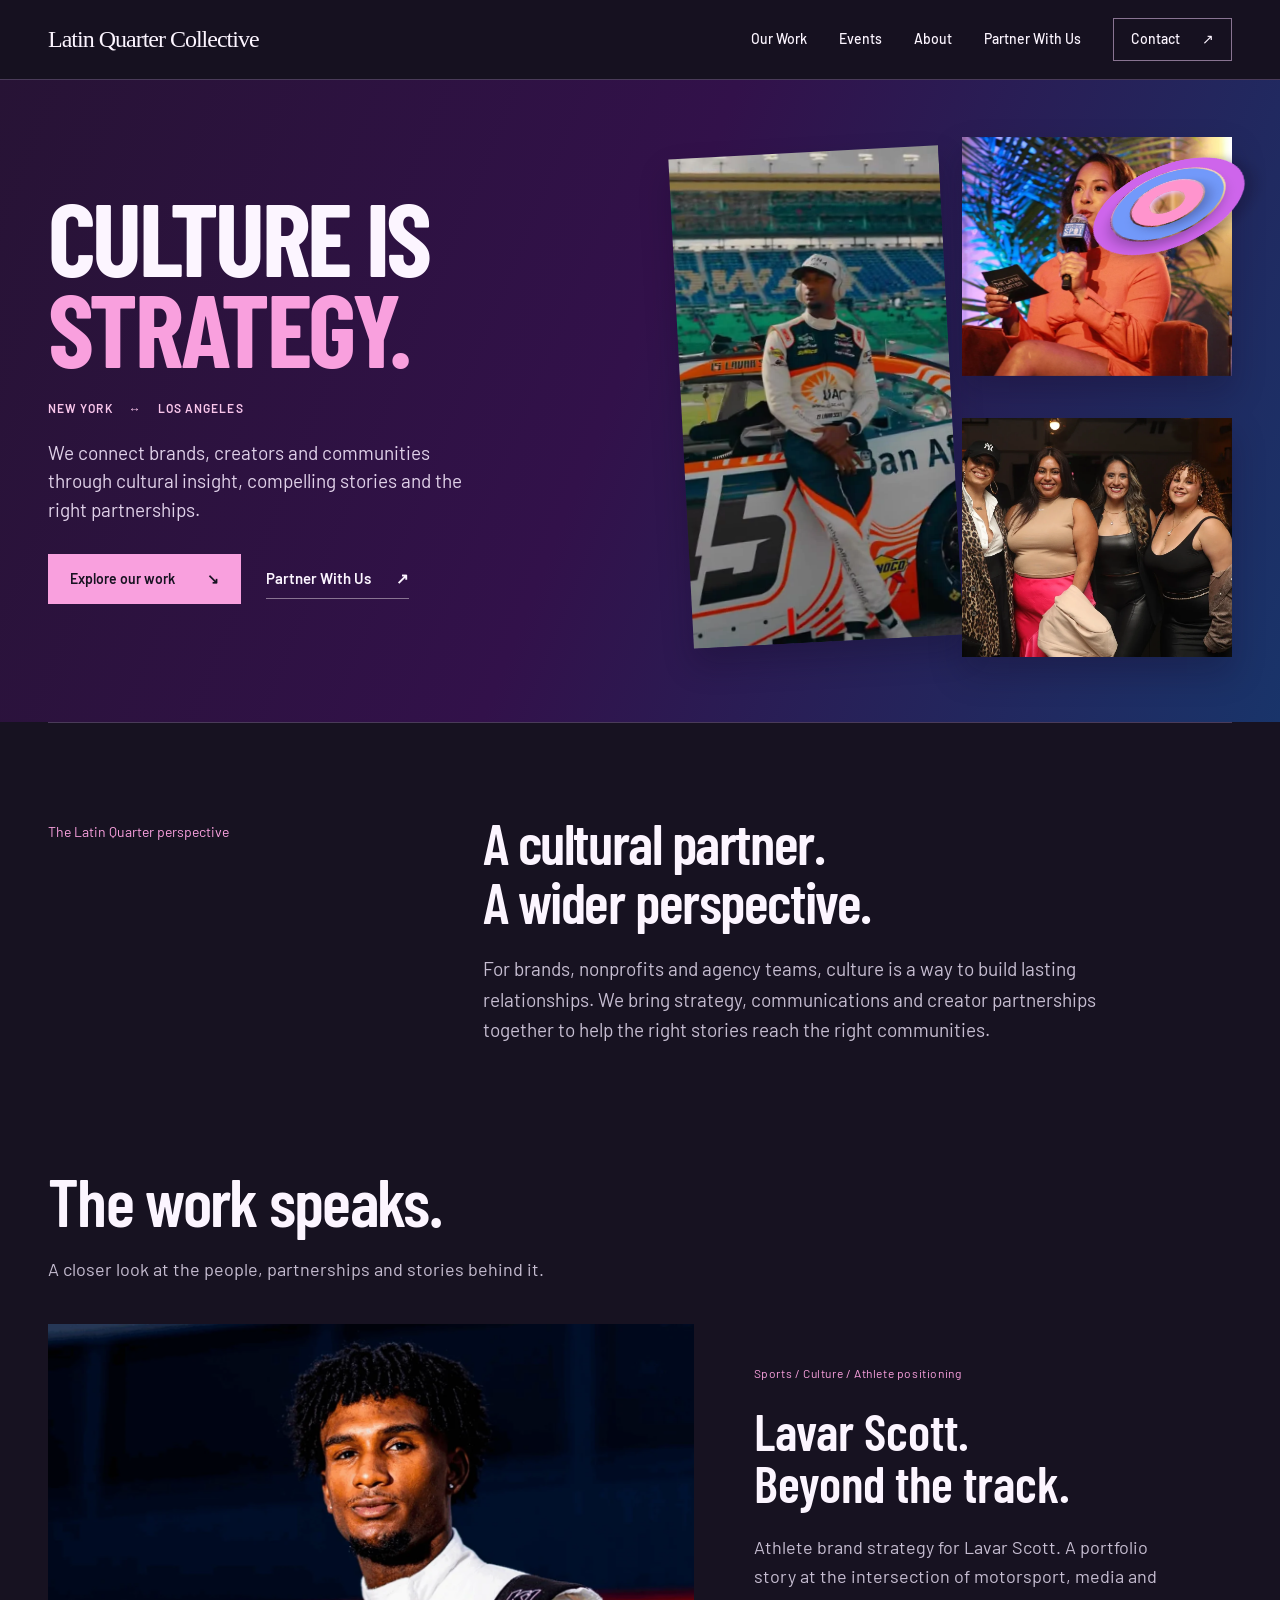
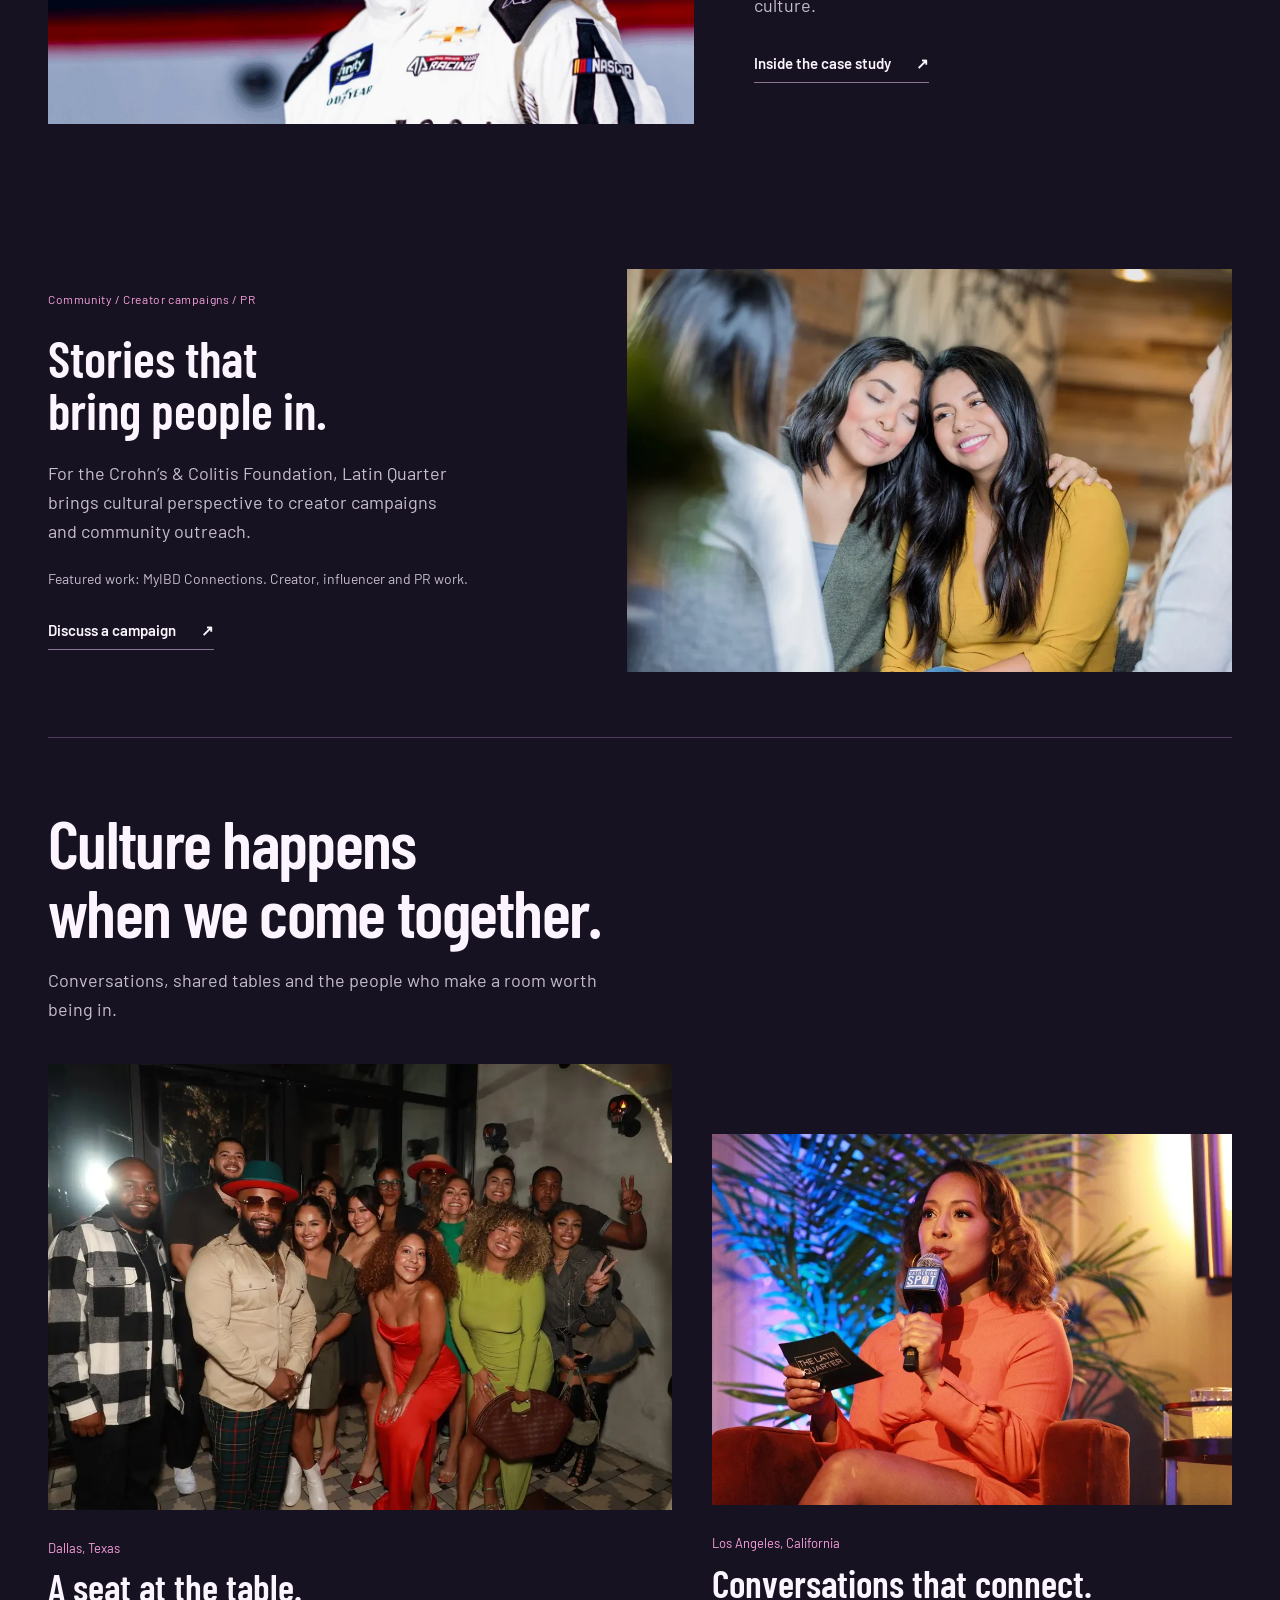
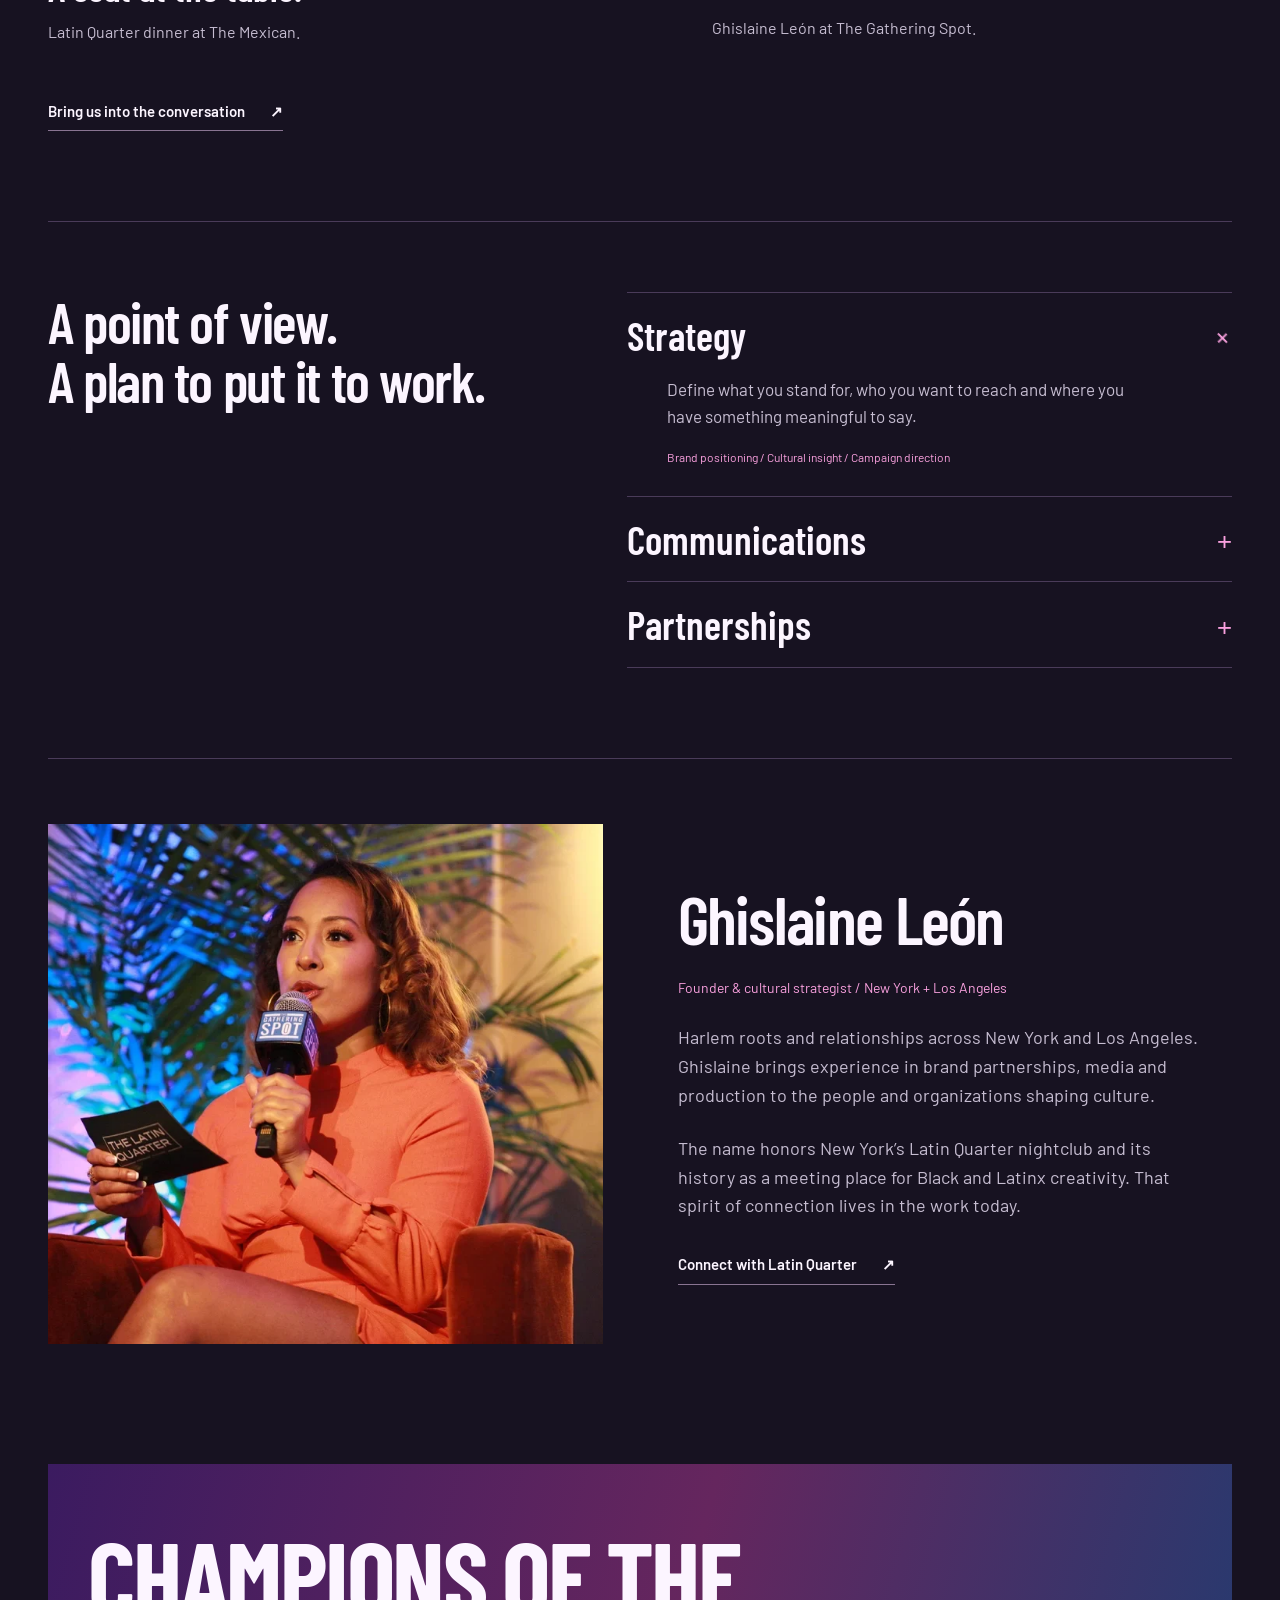
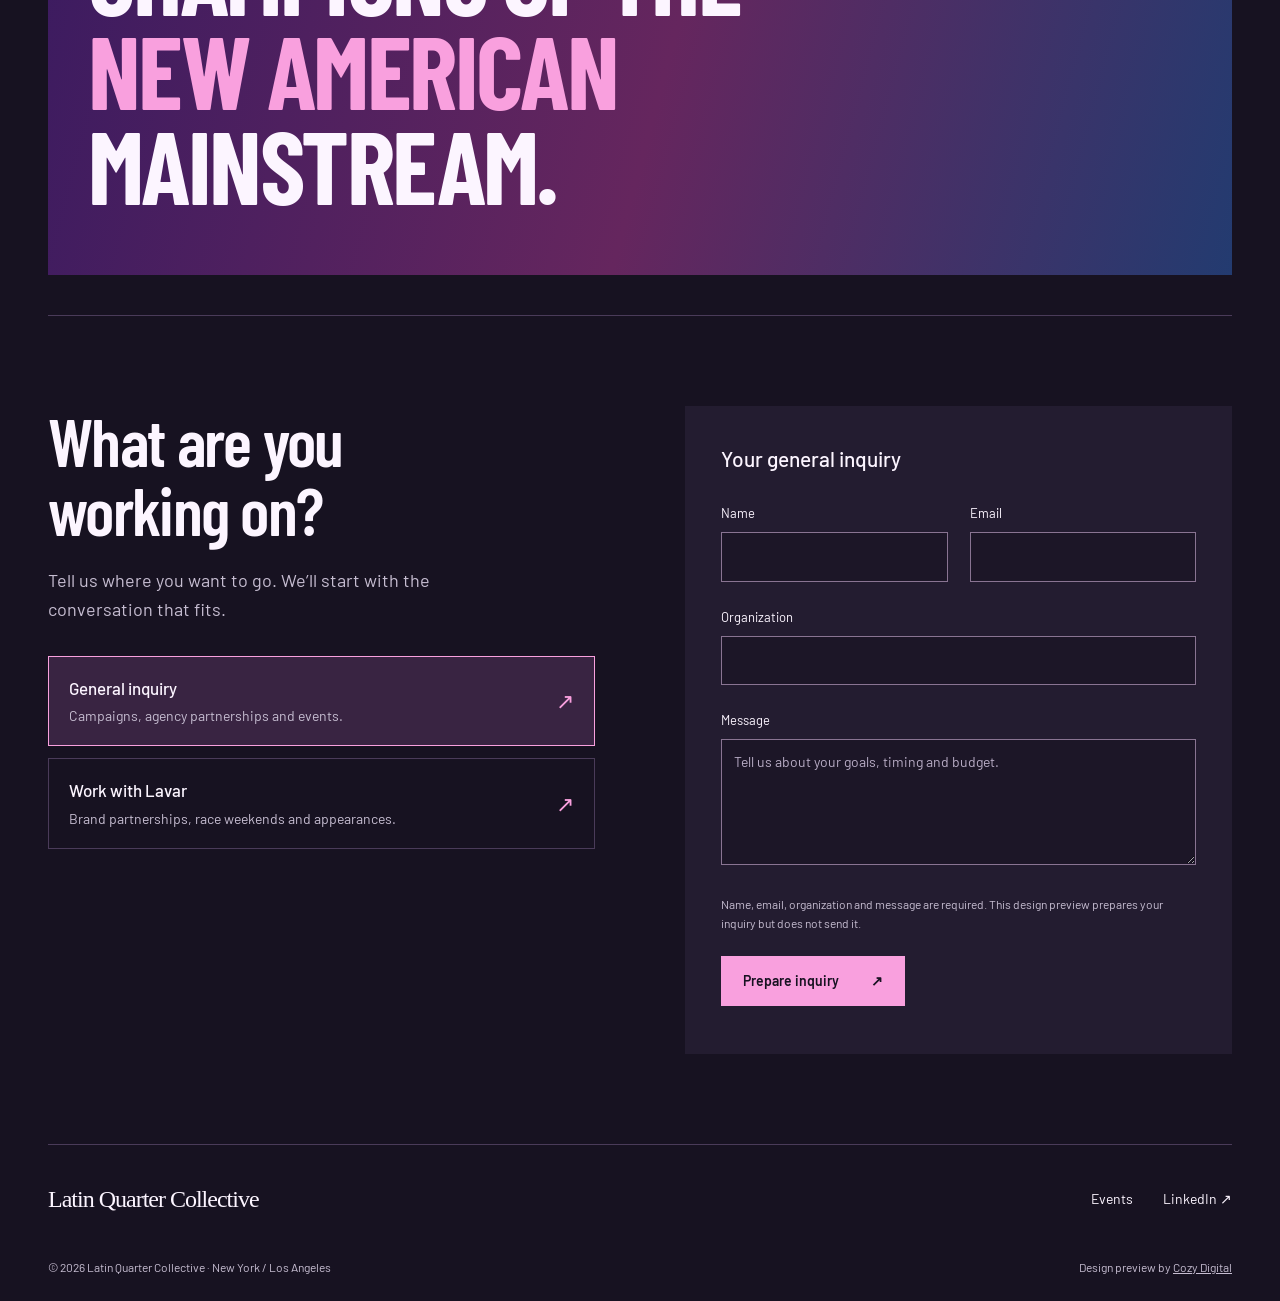
==== commit 46488f3c: "Apply client feedback: vibrant palette, events and Lavar inquiry route" ====
--- a/index.html
+++ b/index.html
@@ -4,28 +4,30 @@
 <meta charset="utf-8"><meta name="viewport" content="width=device-width,initial-scale=1"><meta name="robots" content="noindex">
 <title>Latin Quarter Collective | Culture Is Strategy</title>
 <meta name="description" content="Culture strategy, communications and partnerships. Latin Quarter Collective helps brands and athletes build their place in culture.">
-<meta property="og:title" content="Latin Quarter Collective | Culture Is Strategy"><meta property="og:description" content="The stories. The relationships. The work. Explore a new direction for Latin Quarter Collective."><meta property="og:type" content="website"><meta property="og:url" content="https://kaysongt.github.io/lqc-sales-draft/"><meta property="og:image" content="https://kaysongt.github.io/lqc-sales-draft/assets/culture.webp"><meta name="twitter:card" content="summary_large_image"><meta name="theme-color" content="#141414">
+<meta property="og:title" content="Latin Quarter Collective | Culture Is Strategy"><meta property="og:description" content="The stories. The relationships. The work. Explore a new direction for Latin Quarter Collective."><meta property="og:type" content="website"><meta property="og:url" content="https://kaysongt.github.io/lqc-sales-draft/"><meta property="og:image" content="https://kaysongt.github.io/lqc-sales-draft/assets/culture.webp"><meta name="twitter:card" content="summary_large_image"><meta name="theme-color" content="#171221">
 <link rel="icon" href="favicon.svg" type="image/svg+xml"><link rel="stylesheet" href="fonts.css"><link rel="stylesheet" href="styles.css"><link rel="preload" as="image" href="assets/lavar-portrait.webp">
 </head>
 <body>
 <a class="skip" href="#content">Skip to content</a>
-<header class="nav"><div class="nav-inner"><a class="brand" href="#top">Latin Quarter Collective</a><button class="menu-toggle" type="button" aria-expanded="false" aria-controls="main-nav">Menu <span aria-hidden="true">+</span></button><nav class="nav-links" id="main-nav" aria-label="Primary"><a href="#work">Our Work</a><a href="#services">Our Approach</a><a href="#partner">Partner With Us</a><a class="nav-cta" href="#contact">Contact <span aria-hidden="true">↗</span></a></nav></div></header>
+<header class="nav"><div class="nav-inner"><a class="brand" href="#top">Latin Quarter Collective</a><button class="menu-toggle" type="button" aria-expanded="false" aria-controls="main-nav">Menu <span aria-hidden="true">+</span></button><nav class="nav-links" id="main-nav" aria-label="Primary"><a href="#work">Our Work</a><a href="#events">Events</a><a href="#about">About</a><a href="#partner">Partner With Us</a><a class="nav-cta" href="#contact">Contact <span aria-hidden="true">↗</span></a></nav></div></header>
 <main id="content">
 <section class="hero wrap" id="top">
- <div class="hero-copy"><p class="eyebrow">Independent agency. Cultural perspective.</p><h1>CULTURE IS<br><span>STRATEGY.</span></h1><p class="hero-deck">We help brands and athletes build influence through cultural insight, compelling stories and the right partnerships.</p><div class="cta-row"><a class="btn btn-solid" href="#work">Explore our work <span aria-hidden="true">↘</span></a><a class="text-link" href="#partner">Partner With Us <span aria-hidden="true">↗</span></a></div></div>
- <div class="hero-art" aria-label="People and culture at the heart of Latin Quarter"><div class="hero-photo tall"><img src="assets/lavar-portrait.webp" alt="Lavar Scott beside his race car" width="540" height="960" fetchpriority="high"></div><div class="hero-photo small"><img src="assets/founder.webp" alt="Ghislaine León hosting a conversation at The Gathering Spot" width="1000" height="667"></div><div class="hero-photo wide"><img src="assets/culture.webp" alt="Guests connecting at a Latin Quarter event" width="1500" height="1000"></div></div>
+ <div class="hero-copy"><h1>CULTURE IS<br><span>STRATEGY.</span></h1><p class="hero-locations">NEW YORK <span aria-hidden="true">↔</span> LOS ANGELES</p><p class="hero-deck">We connect brands, creators and communities through cultural insight, compelling stories and the right partnerships.</p><div class="cta-row"><a class="btn btn-solid" href="#work">Explore our work <span aria-hidden="true">↘</span></a><a class="text-link" href="#partner">Partner With Us <span aria-hidden="true">↗</span></a></div></div>
+ <div class="hero-art" aria-label="People and culture at the heart of Latin Quarter"><div class="color-sculpture" aria-hidden="true"><i></i><i></i><i></i></div><div class="hero-photo tall"><img src="assets/lavar-portrait.webp" alt="Lavar Scott beside his race car" width="540" height="960" fetchpriority="high"></div><div class="hero-photo small"><img src="assets/founder.webp" alt="Ghislaine León hosting a conversation at The Gathering Spot" width="1000" height="667"></div><div class="hero-photo wide"><img src="assets/culture.webp" alt="Guests connecting at a Latin Quarter event" width="1500" height="1000"></div></div>
 </section>
-<section class="intro wrap reveal" aria-labelledby="intro-title"><p class="section-label">The Latin Quarter perspective</p><div><h2 id="intro-title">Rooted in culture.<br>Built for what’s next.</h2><p>Sports, fashion, media and community move together. We help brands and talent find their place in that conversation, with a point of view people recognize and relationships that make things happen.</p></div></section>
+<section class="intro wrap reveal" aria-labelledby="intro-title"><p class="section-label">The Latin Quarter perspective</p><div><h2 id="intro-title">A cultural partner.<br>A wider perspective.</h2><p>For brands, nonprofits and agency teams, culture is a way to build lasting relationships. We bring strategy, communications and creator partnerships together to help the right stories reach the right communities.</p></div></section>
 <section class="work wrap" id="work" aria-labelledby="work-title"><div class="section-heading reveal"><h2 id="work-title">The work speaks.</h2><p>A closer look at the people, partnerships and stories behind it.</p></div>
 <article class="case-feature reveal"><div class="case-image"><img src="assets/lavar-feature.webp" alt="Lavar Scott featured in media coverage" width="1500" height="840" loading="lazy"></div><div class="case-copy"><p class="category">Sports / Culture / Athlete positioning</p><h3>Lavar Scott.<br>Beyond the track.</h3><p>Athlete brand strategy for Lavar Scott. A portfolio story at the intersection of motorsport, media and culture.</p><button class="text-link" type="button" data-open-case="lavar-case">Inside the case study <span aria-hidden="true">↗</span></button></div></article>
 <article class="community-case reveal" id="birmingham"><div><p class="category">Community / Creator campaigns / PR</p><h3>Stories that<br>bring people in.</h3><p>For the Crohn’s &amp; Colitis Foundation, Latin Quarter brings cultural perspective to creator campaigns and community outreach.</p><p class="small-copy">Featured work: MyIBD Connections. Creator, influencer and PR work.</p><a class="text-link" href="#partner">Discuss a campaign <span aria-hidden="true">↗</span></a></div><img src="assets/community.webp" alt="MyIBD Connections campaign artwork from Latin Quarter’s portfolio" width="1200" height="800" loading="lazy"></article>
 </section>
-<section class="services wrap" id="services" aria-labelledby="services-title"><div class="section-heading reveal"><h2 id="services-title">A point of view.<br>A plan to put it to work.</h2></div><div class="service-list"><details open class="reveal"><summary><span class="service-number">01</span><h3>Strategy</h3><span class="expand" aria-hidden="true">+</span></summary><div class="service-body"><p>Define what you stand for, who you want to reach and where you have something meaningful to say.</p><p class="service-tags">Brand positioning / Cultural insight / Campaign direction</p></div></details><details class="reveal"><summary><span class="service-number">02</span><h3>Communications</h3><span class="expand" aria-hidden="true">+</span></summary><div class="service-body"><p>Build the story and put it in the right hands, through editorial, branded content, creator campaigns and public relations.</p><p class="service-tags">Storytelling / PR &amp; earned media / Creator amplification</p></div></details><details class="reveal"><summary><span class="service-number">03</span><h3>Partnerships</h3><span class="expand" aria-hidden="true">+</span></summary><div class="service-body"><p>Connect brands, athletes and cultural talent around opportunities that make sense for everyone involved.</p><p class="service-tags">Brand collaborations / Athlete partnerships / Cultural moments</p></div></details></div></section>
-<section class="founder wrap reveal" id="about" aria-labelledby="founder-title"><div class="founder-image"><img src="assets/founder.webp" alt="Ghislaine León, founder of Latin Quarter Collective" width="1000" height="667" loading="lazy"></div><div class="founder-copy"><p class="eyebrow">The person behind the perspective</p><h2 id="founder-title">Ghislaine León</h2><p class="founder-role">Founder. Cultural strategist. Relationship builder.</p><p>Harlem roots and relationships across New York and Los Angeles. Ghislaine brings experience in brand partnerships, media and production to the people and organizations shaping culture.</p><p>The name honors New York’s Latin Quarter nightclub and its history as a meeting place for Black and Latinx creativity. That spirit of connection lives in the work today.</p><a class="text-link" href="https://latinquartercollective.com/about" target="_blank" rel="noopener noreferrer">More about Ghislaine <span aria-hidden="true">↗</span></a></div></section>
+<section class="events wrap" id="events" aria-labelledby="events-title"><div class="section-heading"><h2 id="events-title">Culture happens<br>when we come together.</h2><p>Conversations, shared tables and the people who make a room worth being in.</p></div><div class="event-gallery"><figure><img src="assets/dinner.webp" alt="Latin Quarter dinner guests gathered at The Mexican in Dallas" width="1500" height="1000" loading="lazy"><figcaption><span>Dallas, Texas</span><h3>A seat at the table.</h3><p>Latin Quarter dinner at The Mexican.</p></figcaption></figure><figure><img src="assets/founder.webp" alt="Ghislaine León hosting at The Gathering Spot in Los Angeles" width="1000" height="667" loading="lazy"><figcaption><span>Los Angeles, California</span><h3>Conversations that connect.</h3><p>Ghislaine León at The Gathering Spot.</p></figcaption></figure></div><a class="text-link" href="#partner">Bring us into the conversation <span aria-hidden="true">↗</span></a></section>
+<section class="services wrap" id="services" aria-labelledby="services-title"><div class="section-heading reveal"><h2 id="services-title">A point of view.<br>A plan to put it to work.</h2></div><div class="service-list"><details open class="reveal"><summary><h3>Strategy</h3><span class="expand" aria-hidden="true">+</span></summary><div class="service-body"><p>Define what you stand for, who you want to reach and where you have something meaningful to say.</p><p class="service-tags">Brand positioning / Cultural insight / Campaign direction</p></div></details><details class="reveal"><summary><h3>Communications</h3><span class="expand" aria-hidden="true">+</span></summary><div class="service-body"><p>Build the story and put it in the right hands, through editorial, branded content, creator campaigns and public relations.</p><p class="service-tags">Storytelling / PR &amp; earned media / Creator amplification</p></div></details><details class="reveal"><summary><h3>Partnerships</h3><span class="expand" aria-hidden="true">+</span></summary><div class="service-body"><p>Connect brands, athletes and cultural talent around opportunities that make sense for everyone involved.</p><p class="service-tags">Brand collaborations / Athlete partnerships / Cultural moments</p></div></details></div></section>
+<section class="founder wrap reveal" id="about" aria-labelledby="founder-title"><div class="founder-image"><img src="assets/founder.webp" alt="Ghislaine León, founder of Latin Quarter Collective" width="1000" height="667" loading="lazy"></div><div class="founder-copy"><h2 id="founder-title">Ghislaine León</h2><p class="founder-role">Founder &amp; cultural strategist / New York + Los Angeles</p><p>Harlem roots and relationships across New York and Los Angeles. Ghislaine brings experience in brand partnerships, media and production to the people and organizations shaping culture.</p><p>The name honors New York’s Latin Quarter nightclub and its history as a meeting place for Black and Latinx creativity. That spirit of connection lives in the work today.</p><a class="text-link" href="https://www.linkedin.com/company/thelqtr/" target="_blank" rel="noopener noreferrer">Connect with Latin Quarter <span aria-hidden="true">↗</span></a></div></section>
 <section class="manifesto wrap reveal"><h2>CHAMPIONS OF THE<br><span>NEW AMERICAN</span><br>MAINSTREAM.</h2></section>
-<section class="partner wrap" id="partner" aria-labelledby="partner-title"><div class="partner-copy reveal"><p class="eyebrow">Partner With Us</p><h2 id="partner-title">What are you<br>working on?</h2><p>Tell us where you want to go. We’ll start with the conversation that fits.</p><div class="inquiry-paths" role="group" aria-label="Choose an inquiry type"><button class="path active" type="button" data-intent="Project inquiry" aria-pressed="true"><strong>I have a project</strong><span>A campaign, an athlete or an idea.</span><span aria-hidden="true">↗</span></button><button class="path" type="button" data-intent="Corporate brief" aria-pressed="false"><strong>I have a brief</strong><span>A defined scope and team ready to talk.</span><span aria-hidden="true">↗</span></button></div></div><div class="form-panel reveal"><form id="contact" novalidate><p class="form-title">Your project inquiry</p><div class="form-grid"><div class="field"><label for="name">Name</label><input id="name" name="name" type="text" autocomplete="name" required maxlength="120"></div><div class="field"><label for="email">Email</label><input id="email" name="email" type="email" autocomplete="email" required maxlength="160"></div><div class="field field-wide"><label for="organization">Organization</label><input id="organization" name="organization" type="text" autocomplete="organization" required maxlength="160"></div><div class="field field-wide"><label for="message">Message</label><textarea id="message" name="message" required maxlength="2000" rows="4" placeholder="Tell us about your goals, timing and budget."></textarea></div></div><p class="form-note">All fields required. This design preview prepares your inquiry but does not send it.</p><button class="btn btn-solid" type="submit">Prepare inquiry <span aria-hidden="true">↗</span></button><p id="form-error" class="form-error" role="alert"></p></form><div class="inquiry-result" id="inquiry-result" hidden><h3 tabindex="-1">Your inquiry is ready.</h3><p>Nothing has been sent. Copy this draft to use with your preferred contact method.</p><textarea id="inquiry-text" aria-label="Prepared inquiry" readonly rows="9"></textarea><div class="cta-row"><button type="button" id="copy-inquiry" class="btn btn-solid">Copy inquiry</button><button type="button" id="edit-inquiry" class="text-link">Edit details</button></div><p id="copy-status" role="status" aria-live="polite"></p></div></div></section>
+<section class="partner wrap" id="partner" aria-labelledby="partner-title"><div class="partner-copy reveal"><h2 id="partner-title">What are you<br>working on?</h2><p>Tell us where you want to go. We’ll start with the conversation that fits.</p><div class="inquiry-paths" role="group" aria-label="Choose an inquiry type"><button class="path active" type="button" data-intent="General inquiry" aria-pressed="true"><strong>General inquiry</strong><span>Campaigns, agency partnerships and events.</span><span aria-hidden="true">↗</span></button><button class="path" type="button" data-intent="Lavar partnership" aria-pressed="false"><strong>Work with Lavar</strong><span>Brand partnerships, race weekends and appearances.</span><span aria-hidden="true">↗</span></button></div></div><div class="form-panel reveal"><form id="contact" novalidate><p class="form-title">Your general inquiry</p><div class="form-grid"><div class="field"><label for="name">Name</label><input id="name" name="name" type="text" autocomplete="name" required maxlength="120"></div><div class="field"><label for="email">Email</label><input id="email" name="email" type="email" autocomplete="email" required maxlength="160"></div><div class="field field-wide"><label for="organization">Organization</label><input id="organization" name="organization" type="text" autocomplete="organization" required maxlength="160"></div><div class="field field-wide" id="race-field" hidden><label for="race">Race, event or campaign timing (optional)</label><input id="race" name="race" type="text" maxlength="180" placeholder="Race weekend, city or preferred campaign dates"></div><div class="field field-wide"><label for="message">Message</label><textarea id="message" name="message" required maxlength="2000" rows="4" placeholder="Tell us about your goals, timing and budget."></textarea></div></div><p class="form-note">Name, email, organization and message are required. This design preview prepares your inquiry but does not send it.</p><button class="btn btn-solid" type="submit">Prepare inquiry <span aria-hidden="true">↗</span></button><p id="form-error" class="form-error" role="alert"></p></form><div class="inquiry-result" id="inquiry-result" hidden><h3 tabindex="-1">Your inquiry is ready.</h3><p>Nothing has been sent. Copy this draft to use with your preferred contact method.</p><textarea id="inquiry-text" aria-label="Prepared inquiry" readonly rows="9"></textarea><div class="cta-row"><button type="button" id="copy-inquiry" class="btn btn-solid">Copy inquiry</button><button type="button" id="edit-inquiry" class="text-link">Edit details</button></div><p id="copy-status" role="status" aria-live="polite"></p></div></div></section>
 </main>
-<footer class="site-footer wrap"><a class="brand" href="#top">Latin Quarter Collective</a><div class="footer-links"><a href="https://www.instagram.com/latinquartercollective" target="_blank" rel="noopener noreferrer">Instagram ↗</a><a href="https://www.linkedin.com/company/thelqtr/" target="_blank" rel="noopener noreferrer">LinkedIn ↗</a></div><div class="footer-bottom"><p>© 2026 Latin Quarter Collective</p><p>Design preview by <a href="https://cozydigital.org" target="_blank" rel="noopener noreferrer">Cozy Digital</a></p></div></footer>
-<dialog id="lavar-case" aria-labelledby="case-dialog-title"><div class="dialog-top"><span>Latin Quarter / Selected work</span><button type="button" class="close-dialog" aria-label="Close case study">Close ×</button></div><div class="dialog-content"><p class="category">Athlete brand strategy</p><h2 id="case-dialog-title">Lavar Scott.<br>More than race day.</h2><p class="dialog-intro">Athlete brand strategy, creator work and PR for NASCAR driver Lavar Scott.</p><img class="dialog-portrait" src="assets/lavar-feature.webp" alt="Lavar Scott in his racing suit" width="1500" height="840" loading="lazy"><div class="case-chapters"><div><h3>Strategy</h3><p>A clear position for the athlete and the opportunities around him.</p></div><div><h3>Communications</h3><p>A story that connects sport with the audiences and communities around it.</p></div><div><h3>Partnerships</h3><p>Connections across sport, fashion, media and culture.</p></div></div><p class="source-note">Selected work from Latin Quarter’s public portfolio. Expanded case-study content will follow approval.</p><a href="#partner" class="btn btn-solid" id="case-inquire">Discuss a partnership <span aria-hidden="true">↗</span></a></div></dialog>
+<footer class="site-footer wrap"><a class="brand" href="#top">Latin Quarter Collective</a><div class="footer-links"><a href="#events">Events</a><a href="https://www.linkedin.com/company/thelqtr/" target="_blank" rel="noopener noreferrer">LinkedIn ↗</a></div><div class="footer-bottom"><p>© 2026 Latin Quarter Collective · New York / Los Angeles</p><p>Design preview by <a href="https://cozydigital.org" target="_blank" rel="noopener noreferrer">Cozy Digital</a></p></div></footer>
+<dialog id="lavar-case" aria-labelledby="case-dialog-title"><div class="dialog-top"><span>Latin Quarter / Selected work</span><button type="button" class="close-dialog" aria-label="Close case study">Close ×</button></div><div class="dialog-content"><p class="category">Athlete brand strategy</p><h2 id="case-dialog-title">Lavar Scott.<br>More than race day.</h2><p class="dialog-intro">Athlete brand strategy, creator work and PR for NASCAR driver Lavar Scott.</p><img class="dialog-portrait" src="assets/lavar-feature.webp" alt="Lavar Scott in his racing suit" width="1500" height="840" loading="lazy"><div class="case-chapters"><div><h3>Strategy</h3><p>A clear position for the athlete and the opportunities around him.</p></div><div><h3>Communications</h3><p>A story that connects sport with the audiences and communities around it.</p></div><div><h3>Partnerships</h3><p>Connections across sport, fashion, media and culture.</p></div></div><p class="source-note">Selected work from Latin Quarter’s public portfolio. Expanded case-study content will follow approval.</p><a href="#partner" class="btn btn-solid" id="case-inquire">Partner with Lavar <span aria-hidden="true">↗</span></a></div></dialog>
+<script src="media-config.js"></script>
 <script src="site.js"></script>
 </body></html>
--- a/styles.css
+++ b/styles.css
@@ -1,7 +1,7 @@
 /* Editorial cultural-agency direction: native CSS; variance 8, motion 4, density 3.
-   One dark theme. Copper derives from the original draft's rust accent.
+   One dark theme. Vibrant magenta, violet and blue reflect the client's revised direction.
    Sharp geometry throughout. Existing routes and key anchors retained. */
-:root{--ink:#141414;--surface:#1c1c1b;--text:#f3f1ed;--muted:#b7b5b0;--accent:#e79b76;--line:#3b3b38;--sans:'Barlow',Arial,sans-serif;--display:'Barlow Condensed','Arial Narrow',Arial,sans-serif;color-scheme:dark}*{box-sizing:border-box}html{scroll-behavior:smooth;scroll-padding-top:100px}body{margin:0;background:var(--ink);color:var(--text);font:18px/1.6 var(--sans);-webkit-font-smoothing:antialiased}h1,h2,h3,p{margin:0}h1,h2,h3{line-height:1.02;font-weight:600}h2{font-family:var(--display);font-size:clamp(44px,5.3vw,78px);letter-spacing:-.025em}h3{font-family:var(--display);font-size:clamp(36px,4vw,58px)}a{color:inherit;text-decoration:none}button,input,textarea{font:inherit}button{cursor:pointer;color:inherit}button,a,input,textarea,summary{-webkit-tap-highlight-color:transparent}button:active,.btn:active{transform:translateY(1px)}a,button{touch-action:manipulation}button{border:0;background:none}img{display:block;width:100%;height:100%;object-fit:cover}::selection{background:var(--accent);color:var(--ink)}:focus-visible{outline:2px solid var(--accent);outline-offset:6px}[hidden]{display:none!important}.wrap{width:min(1440px,calc(100% - 96px));margin-inline:auto}.skip{position:fixed;top:-100px;left:24px;padding:12px;background:var(--accent);color:var(--ink);z-index:100}.skip:focus{top:12px}.nav{height:80px;border-bottom:1px solid var(--line);position:sticky;top:0;background:rgba(20,20,20,.97);z-index:20}.nav-inner{height:100%;display:flex;align-items:center;justify-content:space-between;padding:0 48px;max-width:1536px;margin:auto;gap:30px}.brand{font-family:Georgia,serif;font-size:24px;letter-spacing:-1px;white-space:nowrap}.nav-links{display:flex;align-items:center;gap:32px;font-size:14px;font-weight:500}.nav-links a{transition:color .2s}.nav-links a:hover{color:var(--accent)}.nav-cta{border:1px solid #77756f;padding:9px 17px;display:flex;gap:22px}.menu-toggle{display:none}.hero{display:grid;grid-template-columns:1.06fr 1fr;gap:48px;align-items:center;min-height:620px;padding-block:50px 60px}.eyebrow{font-size:12px;text-transform:uppercase;letter-spacing:.15em;font-weight:600;color:var(--accent);margin-bottom:24px}h1{font-family:var(--display);font-size:clamp(80px,8.1vw,126px);line-height:.88;letter-spacing:-.035em;font-weight:700}h1 span{color:var(--accent)}.hero-deck{max-width:440px;font-size:19px;line-height:1.5;margin-top:30px;color:var(--muted)}.cta-row{display:flex;align-items:center;gap:25px;flex-wrap:wrap;margin-top:30px}.btn{min-height:50px;display:inline-flex;align-items:center;justify-content:space-between;gap:32px;padding:14px 22px;font-size:14px;font-weight:600;white-space:nowrap;line-height:1.4;transition:background .2s,color .2s}.btn-solid{background:var(--accent);color:var(--ink)}.btn-solid:hover{background:#f5b995}.text-link{display:inline-flex;align-items:center;gap:25px;font-size:15px;font-weight:600;line-height:1.5;padding:8px 0;border-bottom:1px solid #77756f}.text-link:hover{color:var(--accent);border-color:var(--accent)}.hero-art{height:490px;display:grid;grid-template-columns:1fr 1fr;grid-template-rows:1fr 1fr;gap:12px}.hero-photo{overflow:hidden}.hero-photo.tall{grid-row:span 2}.hero-photo.tall img{object-position:50% 45%}.hero-photo.small img{object-position:40% 50%}.hero-photo.wide img{object-position:49% 40%}.hero-art img{animation:photo-enter 1.1s ease-out both}.hero-copy{animation:copy-enter .8s ease-out both}.intro{border-top:1px solid var(--line);padding-block:75px 85px;display:grid;grid-template-columns:1fr 2fr;gap:60px}.section-label{font-size:14px;color:var(--muted);padding-top:8px}.intro h2{font-size:clamp(40px,4.5vw,66px)}.intro p:not(.section-label){max-width:640px;margin-top:24px;color:var(--muted);font-size:19px}.work{padding-block:35px 65px}.section-heading{margin-bottom:40px}.section-heading p{color:var(--muted);margin-top:20px;max-width:590px}.case-feature{display:grid;grid-template-columns:1.35fr 1fr;gap:60px;align-items:center}.case-image{height:400px;overflow:hidden}.case-image img{transition:transform .65s}.case-feature:hover .case-image img{transform:scale(1.025)}.category{font-size:12px;color:var(--accent);margin-bottom:22px;letter-spacing:.05em}.case-copy>p:not(.category){color:var(--muted);margin-block:24px;max-width:420px}.results{display:grid;grid-template-columns:repeat(3,1fr);border-top:1px solid var(--line);border-bottom:1px solid var(--line);padding:30px 0;margin-top:48px;gap:30px}.results>div{display:flex;flex-direction:column}.results strong{font:600 clamp(42px,4.5vw,67px)/1.1 var(--display);letter-spacing:-.025em}.results span{font-size:14px;color:var(--muted);margin-top:6px}.source-note{font-size:12px;color:var(--muted);line-height:1.6;margin-top:14px}.community-case{display:grid;grid-template-columns:1fr 1.2fr;gap:75px;align-items:center;padding-top:100px}.community-case>div>p:not(.category){color:var(--muted);max-width:420px;margin-top:23px}.community-case .small-copy{font-size:14px}.community-case .text-link{margin-top:20px}.community-case>img{height:auto;aspect-ratio:1.5;object-fit:contain;background:var(--surface)}.services{padding-block:70px 90px;display:grid;grid-template-columns:1fr 1.2fr;gap:75px;border-top:1px solid var(--line)}.services h2{font-size:clamp(40px,4.5vw,64px)}details{border-top:1px solid var(--line);padding:22px 0}details:last-child{border-bottom:1px solid var(--line)}summary{display:flex;align-items:center;gap:24px;cursor:pointer;list-style:none}summary::-webkit-details-marker{display:none}summary h3{font-size:40px}.service-number{font-size:12px;color:var(--muted)}.expand{margin-left:auto;color:var(--accent);font-size:30px;line-height:1;transition:transform .2s}details[open] .expand{transform:rotate(45deg)}.service-body{padding:20px 30px 6px 40px;color:var(--muted);font-size:17px;max-width:560px}.service-tags{font-size:12px;color:var(--accent);margin-top:18px}.founder{display:grid;grid-template-columns:1fr 1fr;gap:75px;align-items:center;padding-block:65px 100px;border-top:1px solid var(--line)}.founder-image{height:520px}.founder-image img{object-position:38% center}.founder-copy>p:not(.eyebrow){color:var(--muted);max-width:530px;margin-top:24px}.founder-copy .founder-role{font-size:14px;color:var(--accent)!important}.founder-copy .text-link{margin-top:25px}.manifesto{padding-block:65px 90px;border-top:1px solid var(--line)}.manifesto h2{font-size:clamp(58px,9.5vw,146px);line-height:.92;font-weight:700;letter-spacing:-.025em}.manifesto span{color:var(--accent)}.partner{display:grid;grid-template-columns:1fr 1fr;gap:90px;border-top:1px solid var(--line);padding-block:90px}.partner-copy>p:not(.eyebrow){max-width:400px;color:var(--muted);margin-top:22px}.inquiry-paths{display:grid;margin-top:32px;gap:12px}.path{text-align:left;display:grid;grid-template-columns:1fr auto;gap:3px 15px;border:1px solid var(--line);padding:18px 20px}.path.active{border-color:var(--accent);background:#221d19}.path strong{font-size:17px;font-weight:500}.path>span:first-of-type{font-size:14px;color:var(--muted);grid-column:1}.path>span:last-child{grid-column:2;grid-row:1/3;align-self:center;color:var(--accent);font-size:22px}.form-panel{background:var(--surface);padding:36px}.form-title{font-size:21px;margin-bottom:28px;font-weight:500}.form-grid{display:grid;grid-template-columns:1fr 1fr;gap:25px 22px}.field-wide{grid-column:1/-1}label{display:block;font-size:13px;margin-bottom:8px;color:var(--text)}input,textarea{width:100%;border:1px solid #77756f;border-radius:0;background:#20201f;padding:11px 12px;color:var(--text);font-size:16px;min-height:46px}textarea{resize:vertical}input:focus,textarea:focus{border-color:var(--accent)}::placeholder{color:#afada9;font-size:14px}.form-note{font-size:12px;color:var(--muted);margin-block:22px}.form-error{font-size:14px;color:#ffb8a3;margin-top:12px}.inquiry-result h3{font-size:38px}.inquiry-result>p{margin-block:20px;font-size:16px;color:var(--muted)}#copy-status{font-size:14px;color:var(--accent)}.site-footer{border-top:1px solid var(--line);padding-block:35px 24px;display:grid;grid-template-columns:1fr auto;gap:40px}.footer-links{display:flex;gap:30px;font-size:14px;align-items:center}.footer-links a:hover{color:var(--accent)}.footer-bottom{grid-column:1/-1;display:flex;justify-content:space-between;gap:20px;font-size:12px;color:var(--muted)}.footer-bottom a{text-decoration:underline}dialog{border:1px solid var(--line);background:var(--ink);color:var(--text);padding:0;width:min(1000px,calc(100% - 40px));max-height:90dvh;overscroll-behavior:contain}dialog::backdrop{background:rgba(0,0,0,.8)}.dialog-top{display:flex;justify-content:space-between;align-items:center;padding:18px 30px;background:var(--ink);position:sticky;top:0;border-bottom:1px solid var(--line);font-size:13px;z-index:1}.close-dialog{padding:10px;color:var(--accent)}.dialog-content{padding:45px 50px}.dialog-intro{font-size:22px;max-width:660px;color:var(--muted);margin:25px 0 40px}.case-chapters{display:grid;grid-template-columns:1fr 1fr 1fr;gap:30px}.case-chapters h3{font-size:29px;margin-bottom:14px}.case-chapters p{font-size:16px;color:var(--muted)}.dialog-stats{display:grid;grid-template-columns:repeat(3,1fr);gap:25px;border-top:1px solid var(--line);padding-top:25px;margin-top:36px;font-size:13px}.dialog-stats strong{display:block;font:600 60px/1.2 var(--display)}.dialog-content>.btn{margin-top:30px}.reveal{opacity:1}.js-motion .reveal{opacity:0;transform:translateY(22px);transition:opacity .65s ease,transform .65s ease}.js-motion .reveal.in-view{opacity:1;transform:none}@keyframes photo-enter{from{opacity:.5;transform:scale(1.035)}to{opacity:1;transform:scale(1)}}@keyframes copy-enter{from{opacity:0;transform:translateY(12px)}to{opacity:1;transform:none}}
+:root{--ink:#171221;--surface:#231c30;--text:#fcf5ff;--muted:#c6bdd1;--accent:#f9a0de;--line:#4a3b59;--sans:'Barlow',Arial,sans-serif;--display:'Barlow Condensed','Arial Narrow',Arial,sans-serif;color-scheme:dark}*{box-sizing:border-box}html{scroll-behavior:smooth;scroll-padding-top:100px}body{margin:0;background:var(--ink);color:var(--text);font:18px/1.6 var(--sans);-webkit-font-smoothing:antialiased}h1,h2,h3,p{margin:0}h1,h2,h3{line-height:1.02;font-weight:600}h2{font-family:var(--display);font-size:clamp(44px,5.3vw,78px);letter-spacing:-.025em}h3{font-family:var(--display);font-size:clamp(36px,4vw,58px)}a{color:inherit;text-decoration:none}button,input,textarea{font:inherit}button{cursor:pointer;color:inherit}button,a,input,textarea,summary{-webkit-tap-highlight-color:transparent}button:active,.btn:active{transform:translateY(1px)}a,button{touch-action:manipulation}button{border:0;background:none}img{display:block;width:100%;height:100%;object-fit:cover}::selection{background:var(--accent);color:var(--ink)}:focus-visible{outline:2px solid var(--accent);outline-offset:6px}[hidden]{display:none!important}.wrap{width:min(1440px,calc(100% - 96px));margin-inline:auto}.skip{position:fixed;top:-100px;left:24px;padding:12px;background:var(--accent);color:var(--ink);z-index:100}.skip:focus{top:12px}.nav{height:80px;border-bottom:1px solid var(--line);position:sticky;top:0;background:rgba(23,18,33,.98);z-index:20}.nav-inner{height:100%;display:flex;align-items:center;justify-content:space-between;padding:0 48px;max-width:1536px;margin:auto;gap:30px}.brand{font-family:Georgia,serif;font-size:24px;letter-spacing:-1px;white-space:nowrap}.nav-links{display:flex;align-items:center;gap:32px;font-size:14px;font-weight:500}.nav-links a{transition:color .2s}.nav-links a:hover{color:var(--accent)}.nav-cta{border:1px solid #897492;padding:9px 17px;display:flex;gap:22px}.menu-toggle{display:none}.hero{display:grid;grid-template-columns:1.06fr 1fr;gap:48px;align-items:center;min-height:620px;padding-block:50px 60px}.eyebrow{font-size:12px;text-transform:uppercase;letter-spacing:.15em;font-weight:600;color:var(--accent);margin-bottom:24px}h1{font-family:var(--display);font-size:clamp(80px,8.1vw,126px);line-height:.88;letter-spacing:-.035em;font-weight:700}h1 span{color:var(--accent)}.hero-deck{max-width:440px;font-size:19px;line-height:1.5;margin-top:30px;color:var(--muted)}.cta-row{display:flex;align-items:center;gap:25px;flex-wrap:wrap;margin-top:30px}.btn{min-height:50px;display:inline-flex;align-items:center;justify-content:space-between;gap:32px;padding:14px 22px;font-size:14px;font-weight:600;white-space:nowrap;line-height:1.4;transition:background .2s,color .2s}.btn-solid{background:var(--accent);color:var(--ink)}.btn-solid:hover{background:#ffcaed}.text-link{display:inline-flex;align-items:center;gap:25px;font-size:15px;font-weight:600;line-height:1.5;padding:8px 0;border-bottom:1px solid #897492}.text-link:hover{color:var(--accent);border-color:var(--accent)}.hero-art{height:490px;display:grid;grid-template-columns:1fr 1fr;grid-template-rows:1fr 1fr;gap:12px}.hero-photo{overflow:hidden}.hero-photo.tall{grid-row:span 2}.hero-photo.tall img{object-position:50% 45%}.hero-photo.small img{object-position:40% 50%}.hero-photo.wide img{object-position:49% 40%}.hero-art img{animation:photo-enter 1.1s ease-out both}.hero-copy{animation:copy-enter .8s ease-out both}.intro{border-top:1px solid var(--line);padding-block:75px 85px;display:grid;grid-template-columns:1fr 2fr;gap:60px}.section-label{font-size:14px;color:var(--muted);padding-top:8px}.intro h2{font-size:clamp(40px,4.5vw,66px)}.intro p:not(.section-label){max-width:640px;margin-top:24px;color:var(--muted);font-size:19px}.work{padding-block:35px 65px}.section-heading{margin-bottom:40px}.section-heading p{color:var(--muted);margin-top:20px;max-width:590px}.case-feature{display:grid;grid-template-columns:1.35fr 1fr;gap:60px;align-items:center}.case-image{height:400px;overflow:hidden}.case-image img{transition:transform .65s}.case-feature:hover .case-image img{transform:scale(1.025)}.category{font-size:12px;color:var(--accent);margin-bottom:22px;letter-spacing:.05em}.case-copy>p:not(.category){color:var(--muted);margin-block:24px;max-width:420px}.results{display:grid;grid-template-columns:repeat(3,1fr);border-top:1px solid var(--line);border-bottom:1px solid var(--line);padding:30px 0;margin-top:48px;gap:30px}.results>div{display:flex;flex-direction:column}.results strong{font:600 clamp(42px,4.5vw,67px)/1.1 var(--display);letter-spacing:-.025em}.results span{font-size:14px;color:var(--muted);margin-top:6px}.source-note{font-size:12px;color:var(--muted);line-height:1.6;margin-top:14px}.community-case{display:grid;grid-template-columns:1fr 1.2fr;gap:75px;align-items:center;padding-top:100px}.community-case>div>p:not(.category){color:var(--muted);max-width:420px;margin-top:23px}.community-case .small-copy{font-size:14px}.community-case .text-link{margin-top:20px}.community-case>img{height:auto;aspect-ratio:1.5;object-fit:contain;background:var(--surface)}.services{padding-block:70px 90px;display:grid;grid-template-columns:1fr 1.2fr;gap:75px;border-top:1px solid var(--line)}.services h2{font-size:clamp(40px,4.5vw,64px)}details{border-top:1px solid var(--line);padding:22px 0}details:last-child{border-bottom:1px solid var(--line)}summary{display:flex;align-items:center;gap:24px;cursor:pointer;list-style:none}summary::-webkit-details-marker{display:none}summary h3{font-size:40px}.service-number{font-size:12px;color:var(--muted)}.expand{margin-left:auto;color:var(--accent);font-size:30px;line-height:1;transition:transform .2s}details[open] .expand{transform:rotate(45deg)}.service-body{padding:20px 30px 6px 40px;color:var(--muted);font-size:17px;max-width:560px}.service-tags{font-size:12px;color:var(--accent);margin-top:18px}.founder{display:grid;grid-template-columns:1fr 1fr;gap:75px;align-items:center;padding-block:65px 100px;border-top:1px solid var(--line)}.founder-image{height:520px}.founder-image img{object-position:38% center}.founder-copy>p:not(.eyebrow){color:var(--muted);max-width:530px;margin-top:24px}.founder-copy .founder-role{font-size:14px;color:var(--accent)!important}.founder-copy .text-link{margin-top:25px}.manifesto{padding-block:65px 90px;border-top:1px solid var(--line)}.manifesto h2{font-size:clamp(58px,9.5vw,146px);line-height:.92;font-weight:700;letter-spacing:-.025em}.manifesto span{color:var(--accent)}.partner{display:grid;grid-template-columns:1fr 1fr;gap:90px;border-top:1px solid var(--line);padding-block:90px}.partner-copy>p:not(.eyebrow){max-width:400px;color:var(--muted);margin-top:22px}.inquiry-paths{display:grid;margin-top:32px;gap:12px}.path{text-align:left;display:grid;grid-template-columns:1fr auto;gap:3px 15px;border:1px solid var(--line);padding:18px 20px}.path.active{border-color:var(--accent);background:#392442}.path strong{font-size:17px;font-weight:500}.path>span:first-of-type{font-size:14px;color:var(--muted);grid-column:1}.path>span:last-child{grid-column:2;grid-row:1/3;align-self:center;color:var(--accent);font-size:22px}.form-panel{background:var(--surface);padding:36px}.form-title{font-size:21px;margin-bottom:28px;font-weight:500}.form-grid{display:grid;grid-template-columns:1fr 1fr;gap:25px 22px}.field-wide{grid-column:1/-1}label{display:block;font-size:13px;margin-bottom:8px;color:var(--text)}input,textarea{width:100%;border:1px solid #897492;border-radius:0;background:#1c1627;padding:11px 12px;color:var(--text);font-size:16px;min-height:46px}textarea{resize:vertical}input:focus,textarea:focus{border-color:var(--accent)}::placeholder{color:#b9adc6;font-size:14px}.form-note{font-size:12px;color:var(--muted);margin-block:22px}.form-error{font-size:14px;color:#ffb8a3;margin-top:12px}.inquiry-result h3{font-size:38px}.inquiry-result>p{margin-block:20px;font-size:16px;color:var(--muted)}#copy-status{font-size:14px;color:var(--accent)}.site-footer{border-top:1px solid var(--line);padding-block:35px 24px;display:grid;grid-template-columns:1fr auto;gap:40px}.footer-links{display:flex;gap:30px;font-size:14px;align-items:center}.footer-links a:hover{color:var(--accent)}.footer-bottom{grid-column:1/-1;display:flex;justify-content:space-between;gap:20px;font-size:12px;color:var(--muted)}.footer-bottom a{text-decoration:underline}dialog{border:1px solid var(--line);background:var(--ink);color:var(--text);padding:0;width:min(1000px,calc(100% - 40px));max-height:90dvh;overscroll-behavior:contain}dialog::backdrop{background:rgba(0,0,0,.8)}.dialog-top{display:flex;justify-content:space-between;align-items:center;padding:18px 30px;background:var(--ink);position:sticky;top:0;border-bottom:1px solid var(--line);font-size:13px;z-index:1}.close-dialog{padding:10px;color:var(--accent)}.dialog-content{padding:45px 50px}.dialog-intro{font-size:22px;max-width:660px;color:var(--muted);margin:25px 0 40px}.case-chapters{display:grid;grid-template-columns:1fr 1fr 1fr;gap:30px}.case-chapters h3{font-size:29px;margin-bottom:14px}.case-chapters p{font-size:16px;color:var(--muted)}.dialog-stats{display:grid;grid-template-columns:repeat(3,1fr);gap:25px;border-top:1px solid var(--line);padding-top:25px;margin-top:36px;font-size:13px}.dialog-stats strong{display:block;font:600 60px/1.2 var(--display)}.dialog-content>.btn{margin-top:30px}.reveal{opacity:1}.js-motion .reveal{opacity:0;transform:translateY(22px);transition:opacity .65s ease,transform .65s ease}.js-motion .reveal.in-view{opacity:1;transform:none}@keyframes photo-enter{from{opacity:.5;transform:scale(1.035)}to{opacity:1;transform:scale(1)}}@keyframes copy-enter{from{opacity:0;transform:translateY(12px)}to{opacity:1;transform:none}}
 @media(min-width:1600px){.hero{min-height:720px}.hero-art{height:570px}}
 @media(max-width:1100px){.wrap{width:calc(100% - 64px)}.nav-inner{padding:0 32px}.nav-links{gap:20px}.brand{font-size:21px}.hero{gap:28px;min-height:590px}.hero-art{height:460px}h1{font-size:8.7vw}.hero-deck{font-size:17px}.hero .cta-row{gap:18px}.hero .btn{gap:20px;padding-inline:16px}.hero .text-link{font-size:13px;gap:12px}.case-feature,.community-case,.services,.founder{gap:40px}.partner{gap:45px}.case-image{height:350px}.form-panel{padding:26px}.founder-image{height:470px}}
 @media(max-width:850px){.nav-links{gap:16px;font-size:12px}.nav-links>a:nth-child(2){display:none}.hero{grid-template-columns:1.08fr 1fr}.hero-art{height:400px;gap:8px}.hero-copy .eyebrow{font-size:10px}.hero .cta-row{align-items:flex-start;flex-direction:column;gap:10px}.intro{gap:35px}.intro p:not(.section-label){font-size:17px}.case-feature{gap:30px}.case-image{height:330px}.case-copy>p:not(.category){font-size:16px}.services{grid-template-columns:1fr;gap:0}.founder{gap:30px}.founder-image{height:450px}.partner{gap:32px}.form-panel{padding:24px}.form-grid{grid-template-columns:1fr}.partner h2{font-size:56px}.footer-links{gap:20px}.case-chapters{grid-template-columns:1fr}.dialog-content{padding:30px}}
@@ -10,3 +10,40 @@
 @media print{.nav,.menu-toggle,.hero-art,.inquiry-paths,.form-panel,dialog{display:none}body{background:white;color:black}.wrap{width:100%}.hero{min-height:0}.reveal{opacity:1!important;transform:none!important}}
 
 .dialog-portrait{height:auto;aspect-ratio:1.9;object-fit:cover;margin-bottom:35px}.community-case{margin-top:45px}
+
+/* September follow-up: vivid color, bicoastal identity and event storytelling. */
+body{overflow-wrap:break-word;scrollbar-color:var(--accent) var(--ink)}
+input,textarea{caret-color:var(--accent)}
+.hero{position:relative;padding-block:72px 80px;isolation:isolate}
+.hero::before{content:"";position:absolute;z-index:-1;inset:0 calc((100vw - 100%)/-2);background:linear-gradient(112deg,#271335 0%,#32114a 48%,#19346a 100%)}
+.hero-locations{font-size:12px;font-weight:600;letter-spacing:.09em;margin-top:27px;color:#f9c6eb;display:flex;align-items:center;gap:16px}
+.hero-deck{color:#e0d1e9;margin-top:20px}
+.hero-art{position:relative;isolation:isolate}
+.hero-photo{z-index:1;box-shadow:0 16px 30px #10071f40}
+.hero-photo.small{transform:translateY(-15px)}
+.hero-photo.wide{transform:translateY(15px)}
+.hero-photo.tall{transform:rotate(-3deg)}
+.color-sculpture{position:absolute;right:-25px;top:-40px;width:180px;height:180px;z-index:2;pointer-events:none;perspective:600px}
+.color-sculpture i{position:absolute;inset:10px;border:19px solid #ce65eb;border-radius:50%;transform:rotateX(58deg) rotateY(-20deg) rotateZ(-25deg);box-shadow:inset 2px 5px 9px #eec0ff,5px 10px 14px #120c2845}
+.color-sculpture i:nth-child(2){inset:31px;border-color:#7299fa;transform:rotateX(58deg) rotateY(-20deg) rotateZ(38deg)}
+.color-sculpture i:nth-child(3){inset:52px;border-color:#ff94cd;transform:rotateX(58deg) rotateY(-20deg) rotateZ(-10deg)}
+.intro{padding-top:90px}.intro .section-label{color:var(--accent)}
+.events{padding-block:70px 90px;border-top:1px solid var(--line)}
+.event-gallery{display:grid;grid-template-columns:1.2fr 1fr;gap:40px;margin-top:40px}
+.event-gallery figure{margin:0}.event-gallery figure:nth-child(2){padding-top:70px}
+.event-gallery img{height:auto;aspect-ratio:1.4;object-fit:cover}
+.event-gallery figcaption{padding-block:22px}
+.event-gallery figcaption>span{color:var(--accent);font-size:13px}
+.event-gallery h3{font-size:38px;margin-top:8px}
+.event-gallery p{font-size:16px;color:var(--muted);margin-top:12px}
+.events>.text-link{margin-top:25px}
+.manifesto{position:relative;background:linear-gradient(105deg,#3b1b60,#65265e 52%,#233b70);padding:64px 40px;border:0;margin-block:20px 40px}
+.manifesto h2{font-size:clamp(48px,8vw,110px)}
+.path{transition:border-color .2s,background .2s}.path:hover{background:#302139;border-color:var(--accent)}
+/* Keep content visible by default; one entrance moment is reserved for the hero. */
+.js-motion .reveal,.js-motion .reveal.in-view{opacity:1;transform:none;transition:none}
+@media(max-width:1100px){.nav-links{gap:20px}.color-sculpture{width:130px;height:130px;right:-15px}.color-sculpture i{border-width:14px}.color-sculpture i:nth-child(2){inset:26px}.color-sculpture i:nth-child(3){inset:41px}}
+@media(max-width:850px){.nav-links>a:nth-child(2){display:inline}.brand{font-size:20px}.event-gallery{gap:26px}.event-gallery h3{font-size:33px}.hero-art{margin-right:12px}}
+@media(max-width:650px){.hero{padding-block:44px 58px}.hero-art{margin:5px 12px 0 8px;height:360px}.hero-locations{font-size:10px;margin-top:22px}.hero-deck{margin-top:17px}.hero-photo.small{transform:translateY(-7px)}.hero-photo.wide{transform:translateY(7px)}.color-sculpture{right:-18px;top:-27px}.intro{padding-block:48px}.events{padding-block:46px 54px}.event-gallery{grid-template-columns:1fr;gap:25px}.event-gallery figure:nth-child(2){padding-top:0}.event-gallery h3{font-size:36px}.manifesto{padding:35px 20px}.manifesto h2{font-size:clamp(38px,9.2vw,60px)}.nav-links{gap:18px}.nav-links a{min-height:36px}.founder-role{line-height:1.6}}
+
+.hero-video{display:none;width:100%;height:100%;object-fit:cover;grid-column:1/-1;grid-row:1/-1}.hero-art.has-video .hero-video{display:block}.hero-art.has-video .hero-photo,.hero-art.has-video .color-sculpture{display:none}.video-toggle{position:absolute;right:16px;bottom:16px;background:var(--ink);border:1px solid var(--accent);padding:9px 16px;font-size:14px;z-index:3}
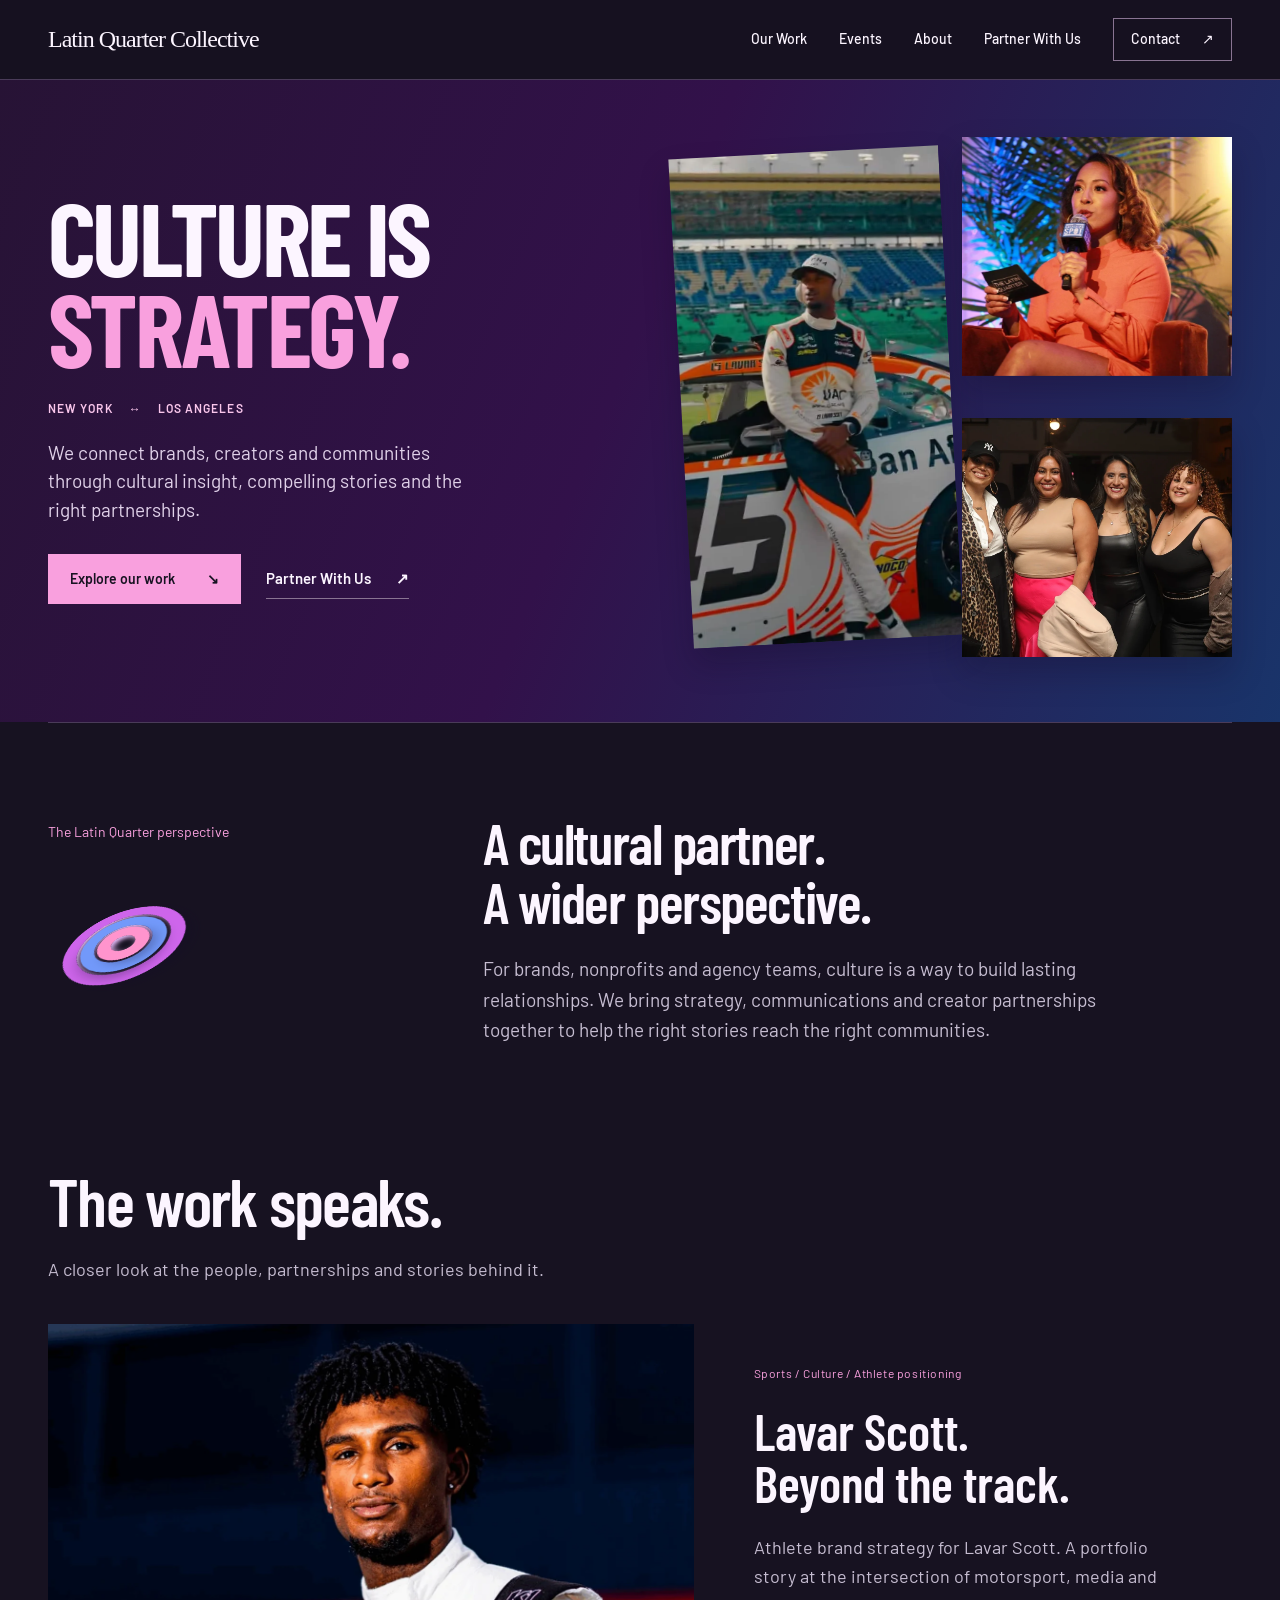
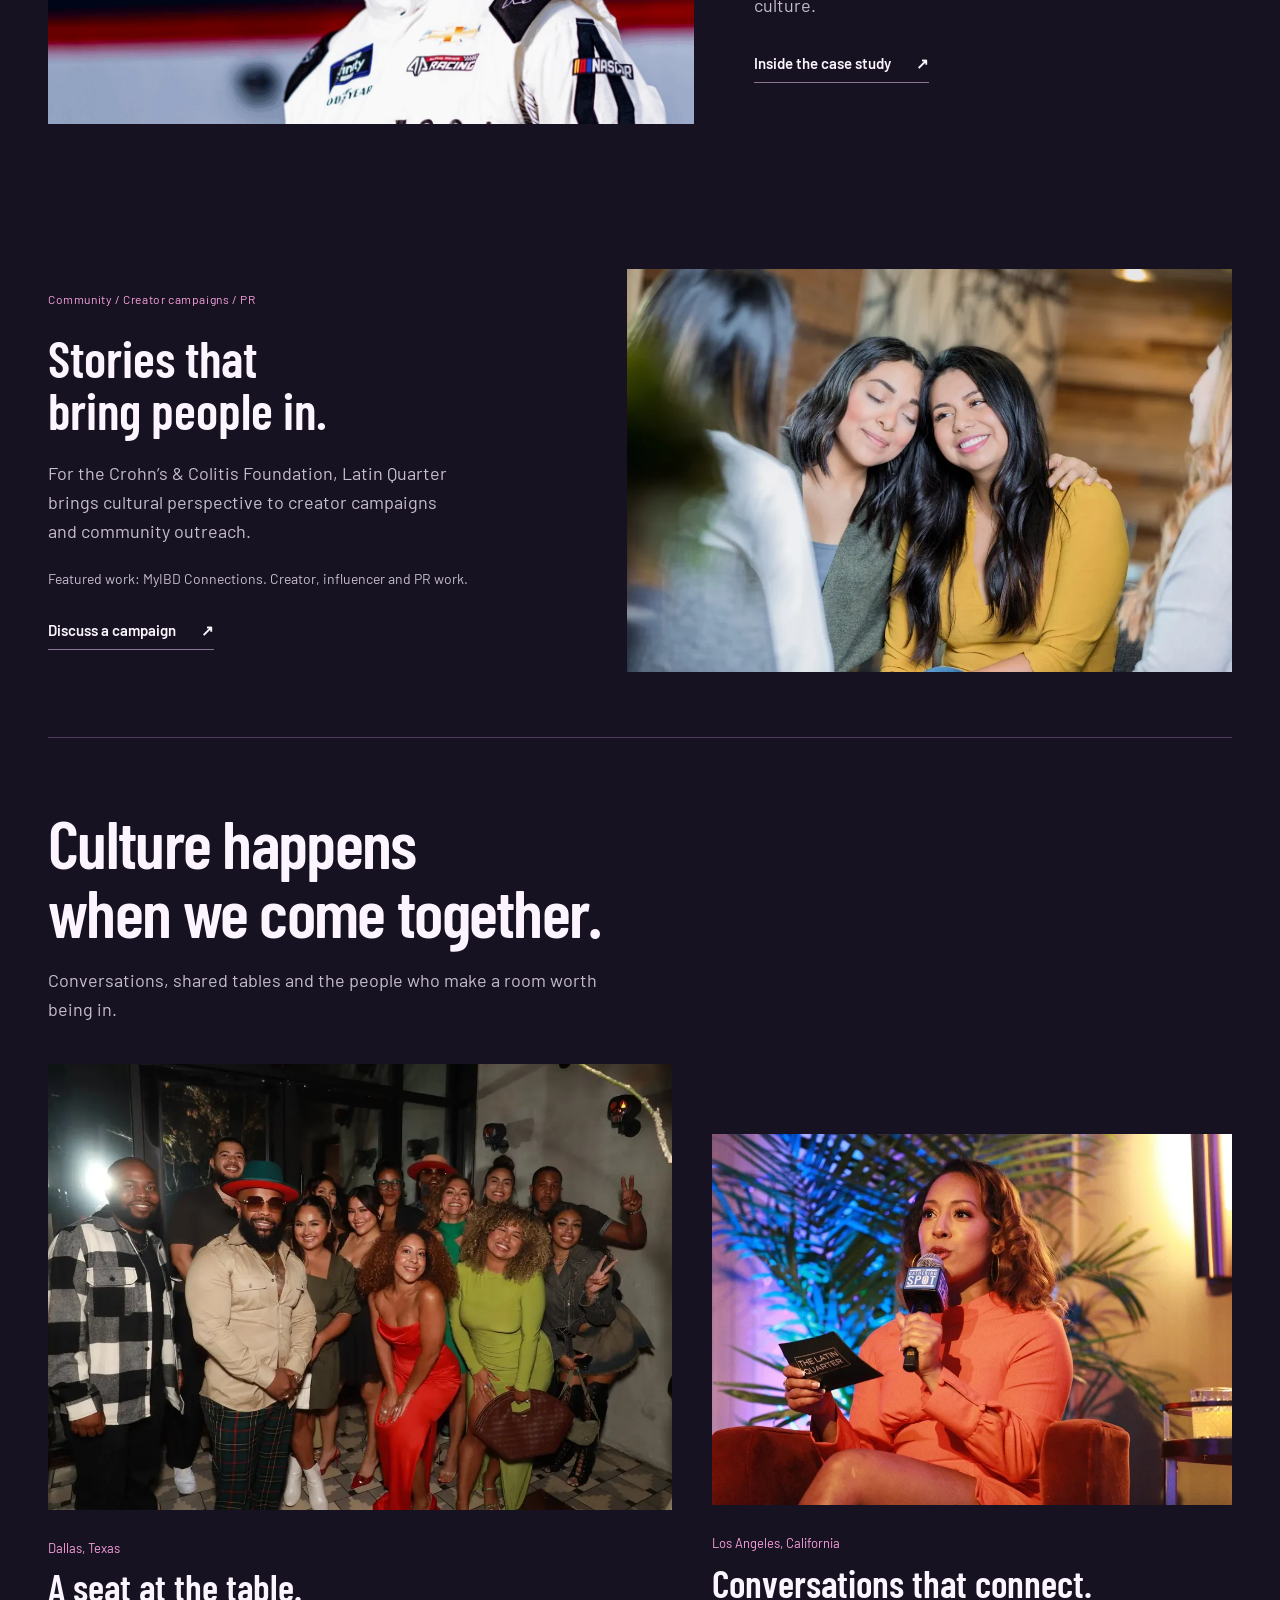
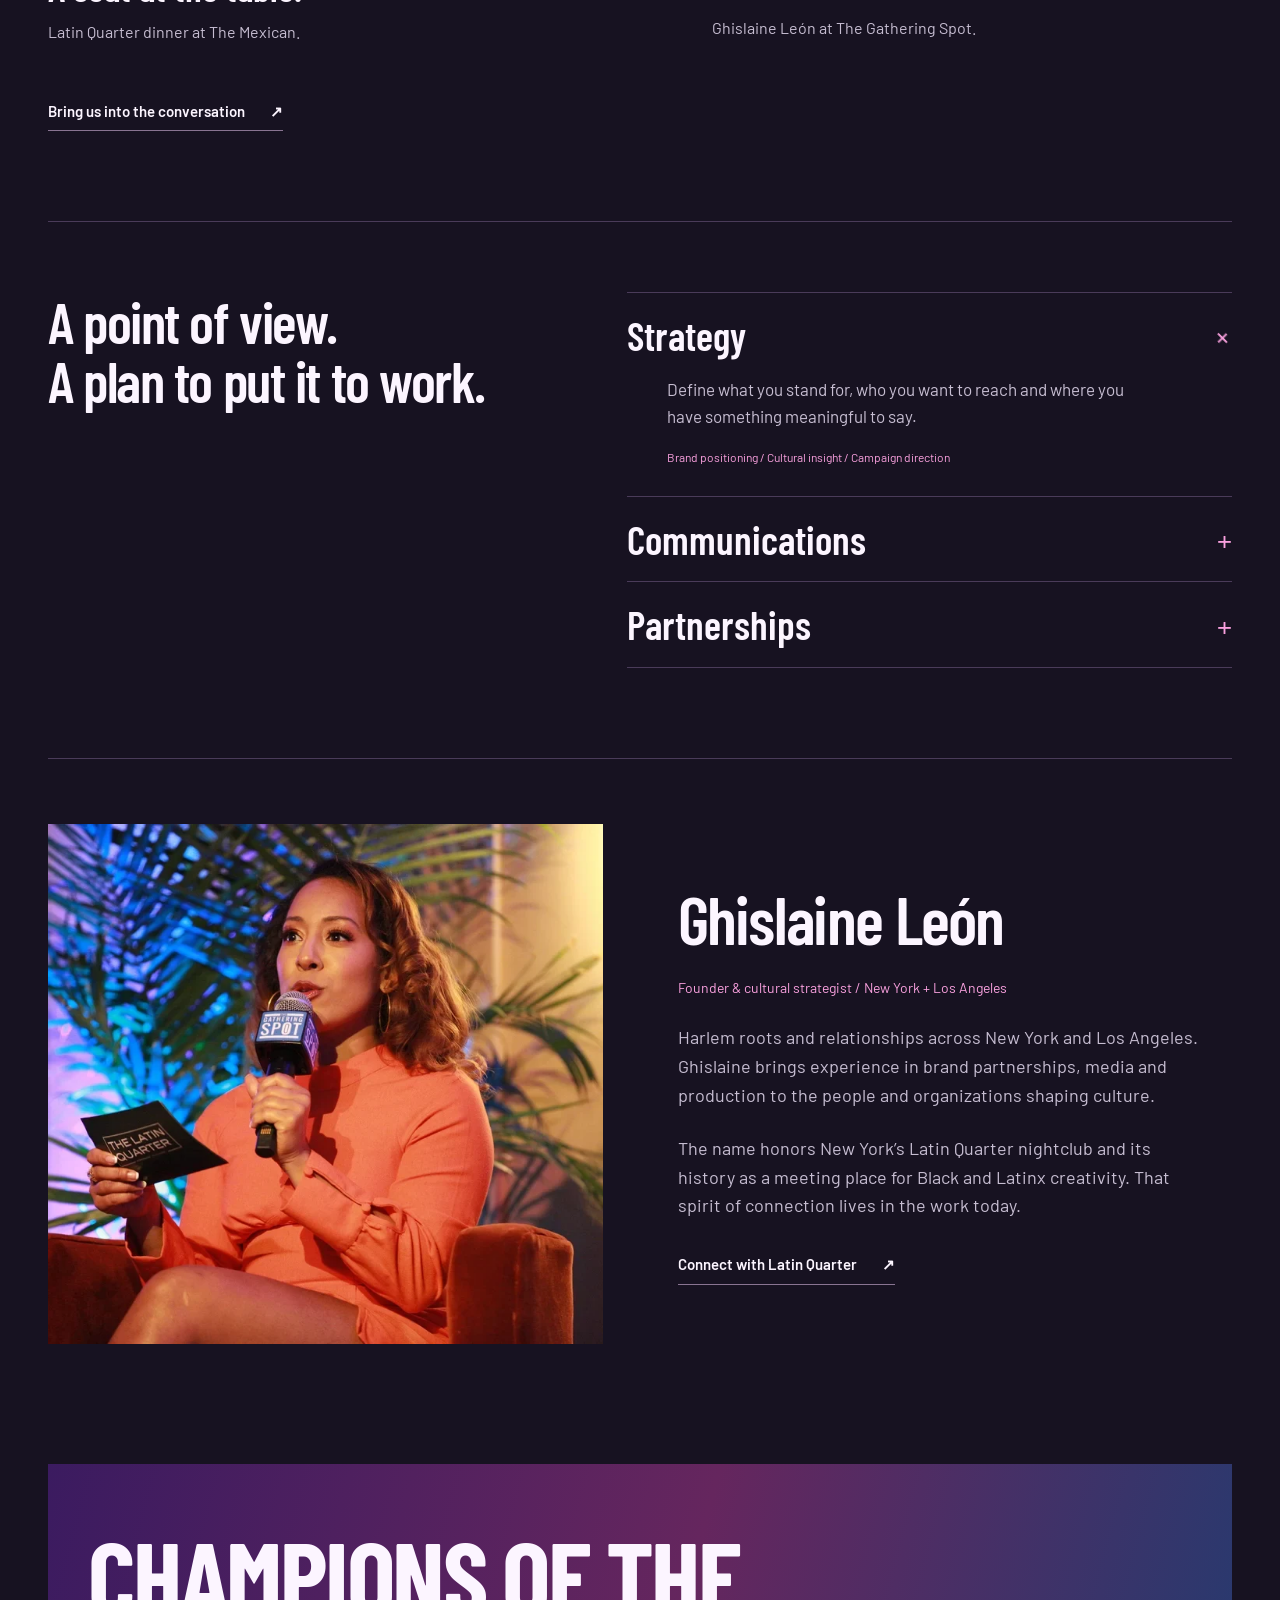
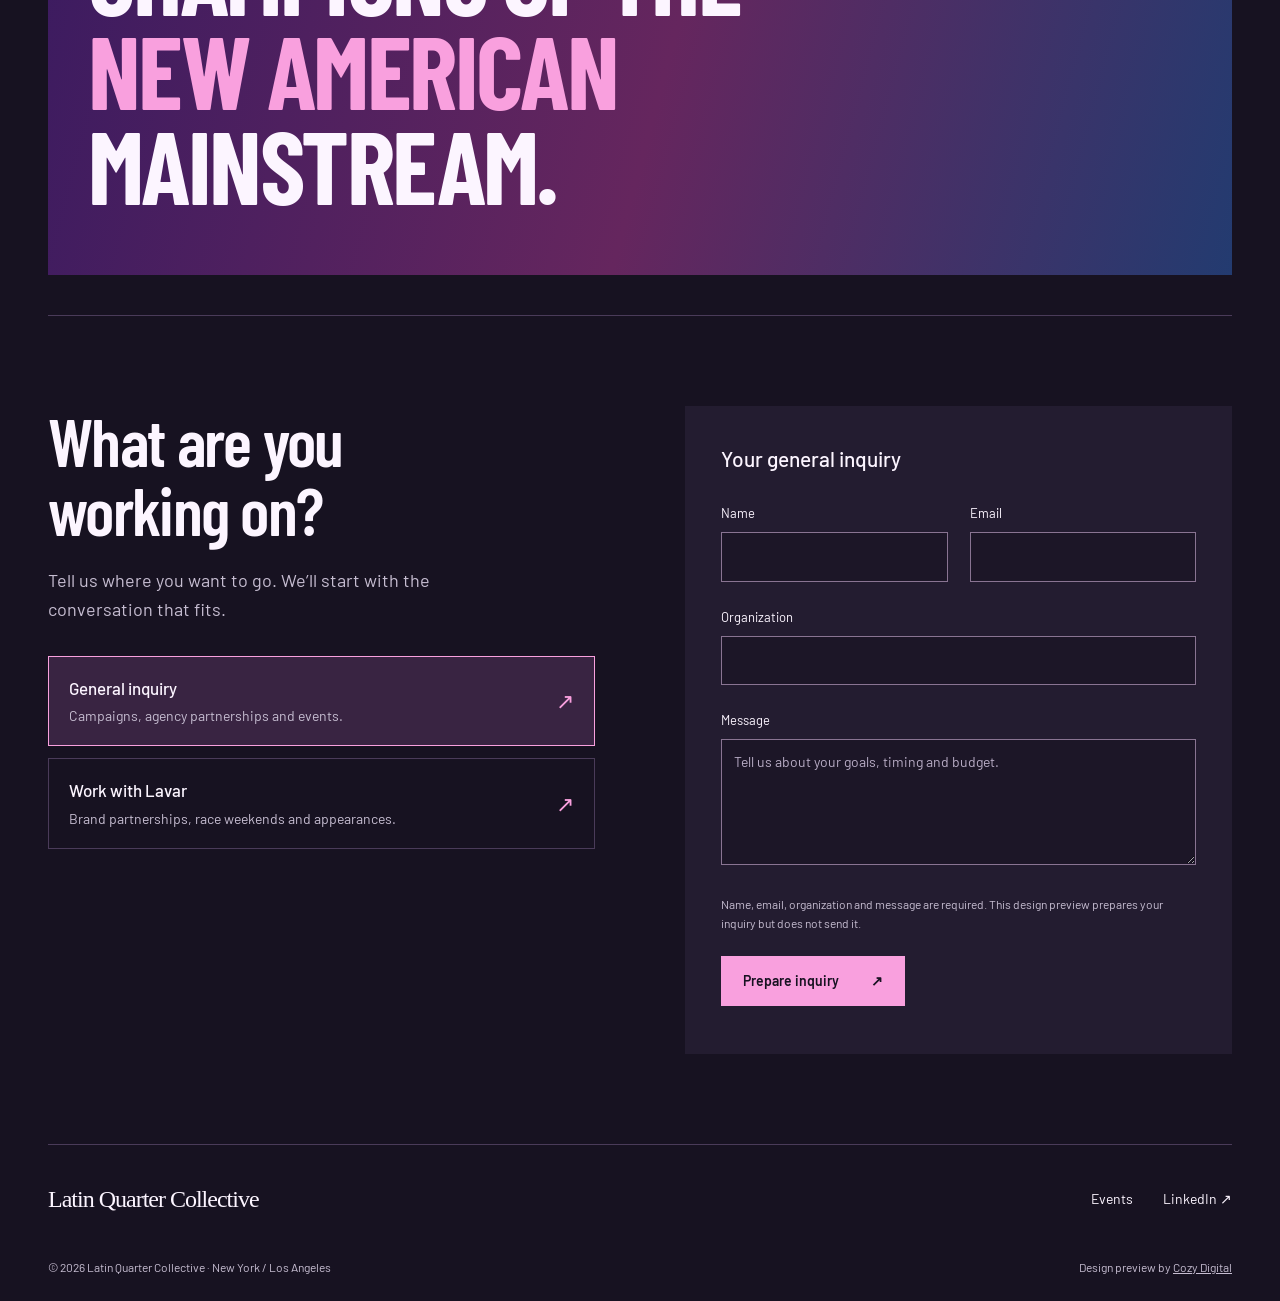
==== commit 09e4a5bb: "Refine hero composition and remove horizontal overflow" ====
--- a/index.html
+++ b/index.html
@@ -13,9 +13,9 @@
 <main id="content">
 <section class="hero wrap" id="top">
  <div class="hero-copy"><h1>CULTURE IS<br><span>STRATEGY.</span></h1><p class="hero-locations">NEW YORK <span aria-hidden="true">↔</span> LOS ANGELES</p><p class="hero-deck">We connect brands, creators and communities through cultural insight, compelling stories and the right partnerships.</p><div class="cta-row"><a class="btn btn-solid" href="#work">Explore our work <span aria-hidden="true">↘</span></a><a class="text-link" href="#partner">Partner With Us <span aria-hidden="true">↗</span></a></div></div>
- <div class="hero-art" aria-label="People and culture at the heart of Latin Quarter"><div class="color-sculpture" aria-hidden="true"><i></i><i></i><i></i></div><div class="hero-photo tall"><img src="assets/lavar-portrait.webp" alt="Lavar Scott beside his race car" width="540" height="960" fetchpriority="high"></div><div class="hero-photo small"><img src="assets/founder.webp" alt="Ghislaine León hosting a conversation at The Gathering Spot" width="1000" height="667"></div><div class="hero-photo wide"><img src="assets/culture.webp" alt="Guests connecting at a Latin Quarter event" width="1500" height="1000"></div></div>
+ <div class="hero-art" aria-label="People and culture at the heart of Latin Quarter"><div class="hero-photo tall"><img src="assets/lavar-portrait.webp" alt="Lavar Scott beside his race car" width="540" height="960" fetchpriority="high"></div><div class="hero-photo small"><img src="assets/founder.webp" alt="Ghislaine León hosting a conversation at The Gathering Spot" width="1000" height="667"></div><div class="hero-photo wide"><img src="assets/culture.webp" alt="Guests connecting at a Latin Quarter event" width="1500" height="1000"></div></div>
 </section>
-<section class="intro wrap reveal" aria-labelledby="intro-title"><p class="section-label">The Latin Quarter perspective</p><div><h2 id="intro-title">A cultural partner.<br>A wider perspective.</h2><p>For brands, nonprofits and agency teams, culture is a way to build lasting relationships. We bring strategy, communications and creator partnerships together to help the right stories reach the right communities.</p></div></section>
+<section class="intro wrap reveal" aria-labelledby="intro-title"><div class="intro-aside"><p class="section-label">The Latin Quarter perspective</p><div class="color-sculpture" aria-hidden="true"><i></i><i></i><i></i></div></div><div><h2 id="intro-title">A cultural partner.<br>A wider perspective.</h2><p>For brands, nonprofits and agency teams, culture is a way to build lasting relationships. We bring strategy, communications and creator partnerships together to help the right stories reach the right communities.</p></div></section>
 <section class="work wrap" id="work" aria-labelledby="work-title"><div class="section-heading reveal"><h2 id="work-title">The work speaks.</h2><p>A closer look at the people, partnerships and stories behind it.</p></div>
 <article class="case-feature reveal"><div class="case-image"><img src="assets/lavar-feature.webp" alt="Lavar Scott featured in media coverage" width="1500" height="840" loading="lazy"></div><div class="case-copy"><p class="category">Sports / Culture / Athlete positioning</p><h3>Lavar Scott.<br>Beyond the track.</h3><p>Athlete brand strategy for Lavar Scott. A portfolio story at the intersection of motorsport, media and culture.</p><button class="text-link" type="button" data-open-case="lavar-case">Inside the case study <span aria-hidden="true">↗</span></button></div></article>
 <article class="community-case reveal" id="birmingham"><div><p class="category">Community / Creator campaigns / PR</p><h3>Stories that<br>bring people in.</h3><p>For the Crohn’s &amp; Colitis Foundation, Latin Quarter brings cultural perspective to creator campaigns and community outreach.</p><p class="small-copy">Featured work: MyIBD Connections. Creator, influencer and PR work.</p><a class="text-link" href="#partner">Discuss a campaign <span aria-hidden="true">↗</span></a></div><img src="assets/community.webp" alt="MyIBD Connections campaign artwork from Latin Quarter’s portfolio" width="1200" height="800" loading="lazy"></article>
--- a/styles.css
+++ b/styles.css
@@ -47,3 +47,5 @@
 @media(max-width:650px){.hero{padding-block:44px 58px}.hero-art{margin:5px 12px 0 8px;height:360px}.hero-locations{font-size:10px;margin-top:22px}.hero-deck{margin-top:17px}.hero-photo.small{transform:translateY(-7px)}.hero-photo.wide{transform:translateY(7px)}.color-sculpture{right:-18px;top:-27px}.intro{padding-block:48px}.events{padding-block:46px 54px}.event-gallery{grid-template-columns:1fr;gap:25px}.event-gallery figure:nth-child(2){padding-top:0}.event-gallery h3{font-size:36px}.manifesto{padding:35px 20px}.manifesto h2{font-size:clamp(38px,9.2vw,60px)}.nav-links{gap:18px}.nav-links a{min-height:36px}.founder-role{line-height:1.6}}
 
 .hero-video{display:none;width:100%;height:100%;object-fit:cover;grid-column:1/-1;grid-row:1/-1}.hero-art.has-video .hero-video{display:block}.hero-art.has-video .hero-photo,.hero-art.has-video .color-sculpture{display:none}.video-toggle{position:absolute;right:16px;bottom:16px;background:var(--ink);border:1px solid var(--accent);padding:9px 16px;font-size:14px;z-index:3}
+
+html{overflow-x:clip}.intro-aside .color-sculpture{position:relative;inset:auto;margin-top:25px;width:150px;height:150px}.intro-aside .color-sculpture i{border-width:15px}.intro-aside .color-sculpture i:nth-child(2){inset:29px}.intro-aside .color-sculpture i:nth-child(3){inset:47px}@media(max-width:650px){.intro-aside .color-sculpture{display:none}}
